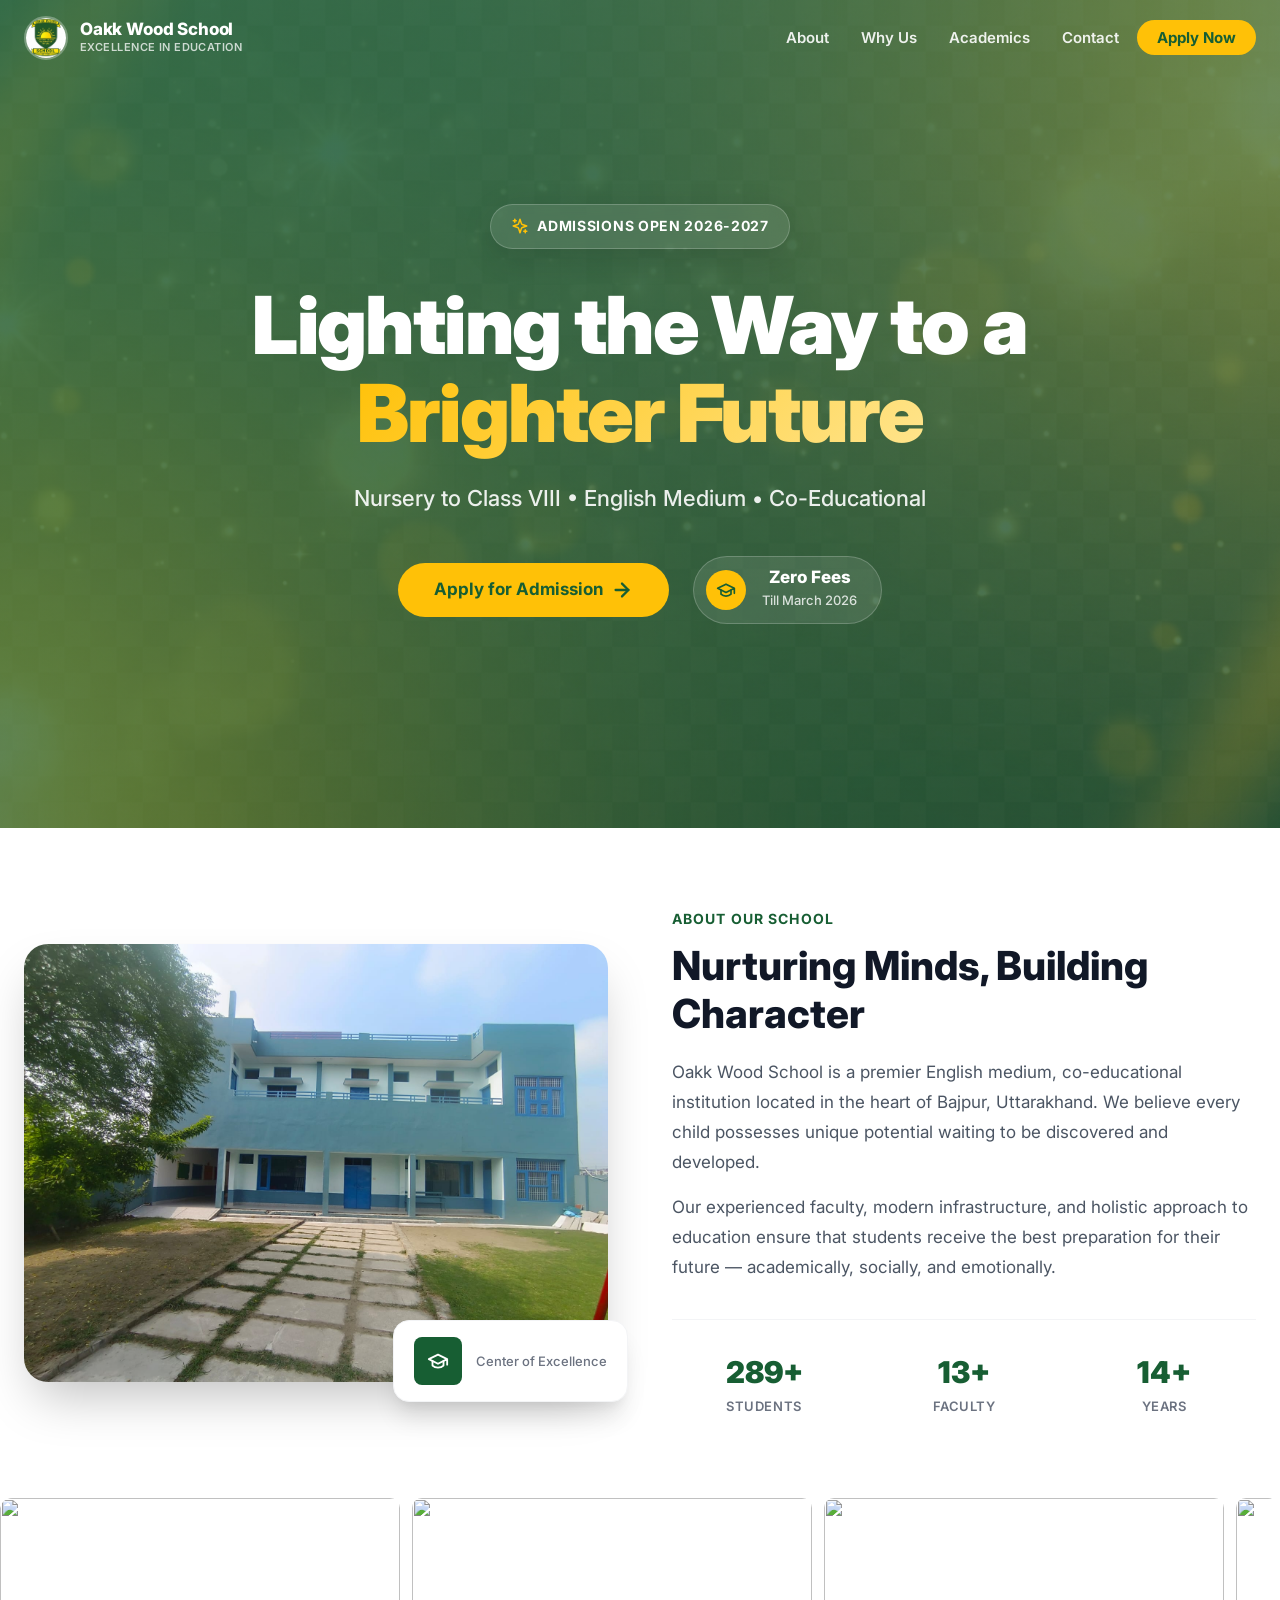
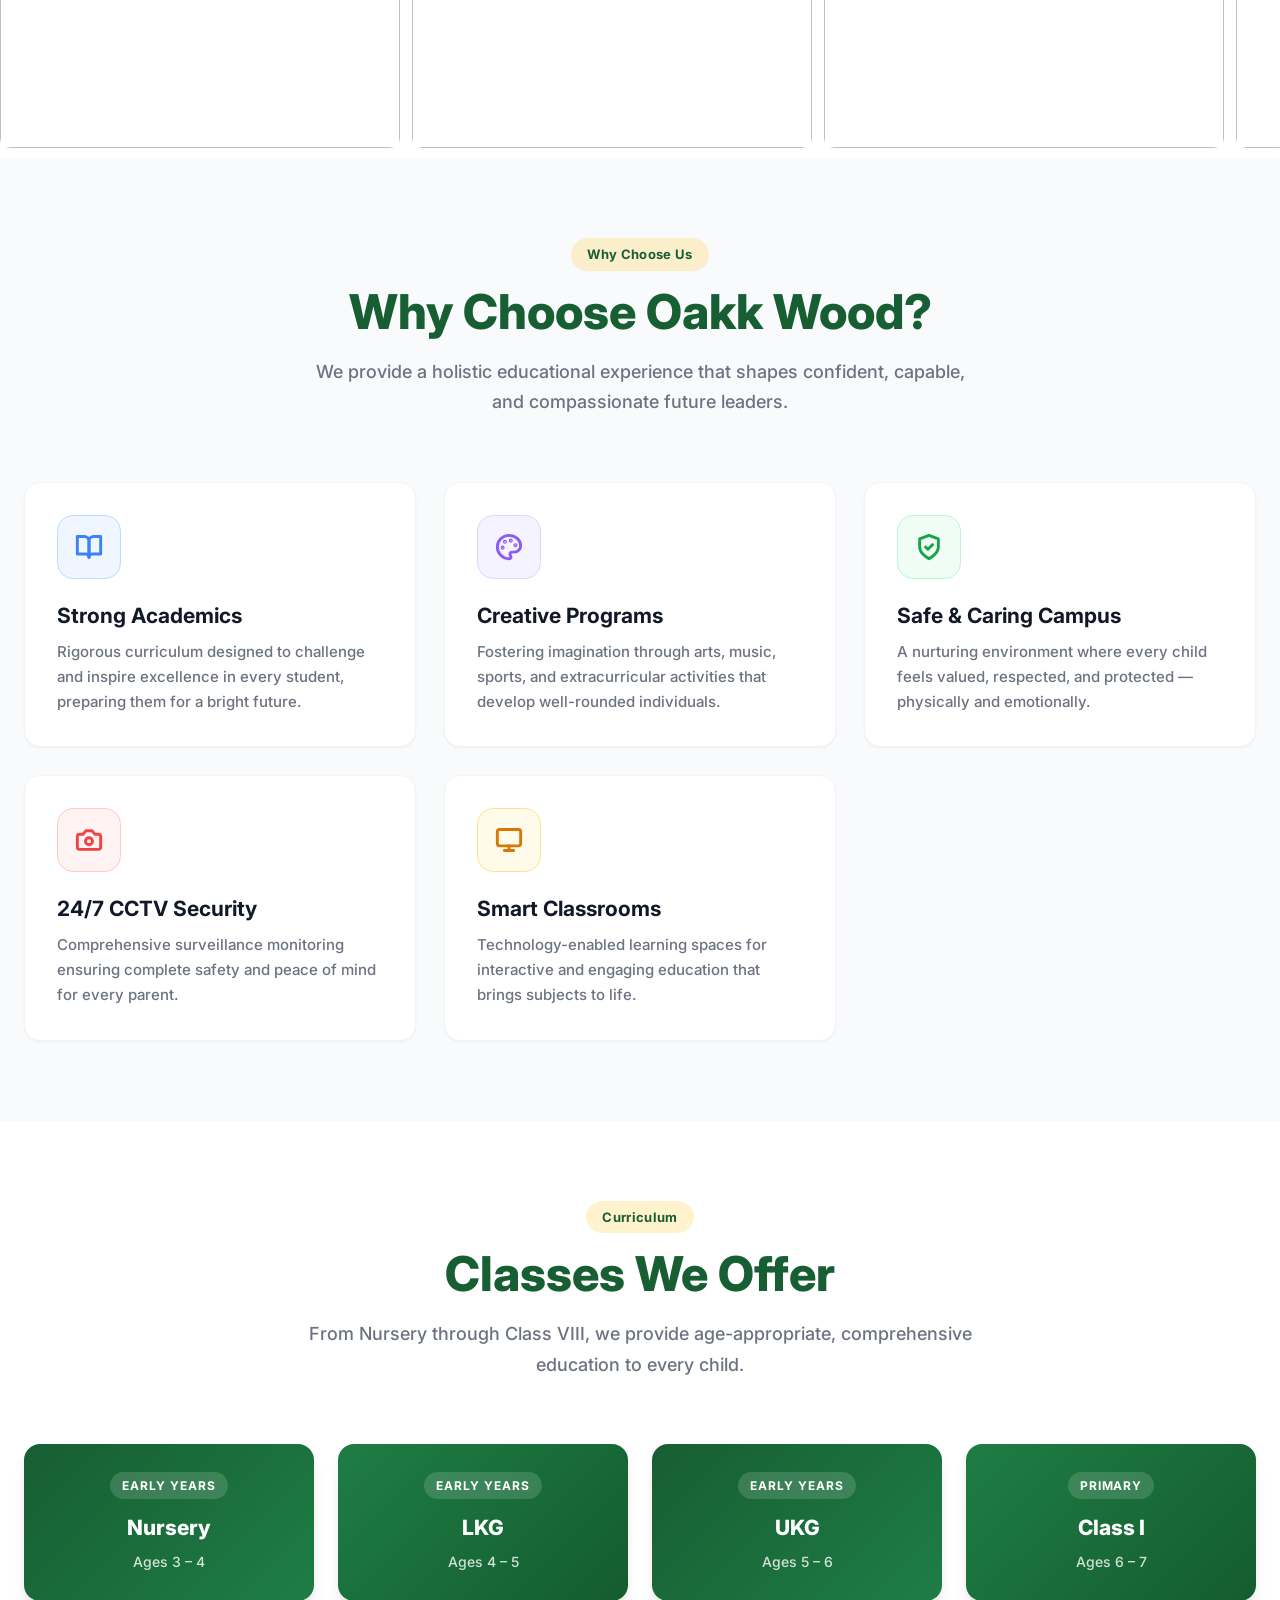
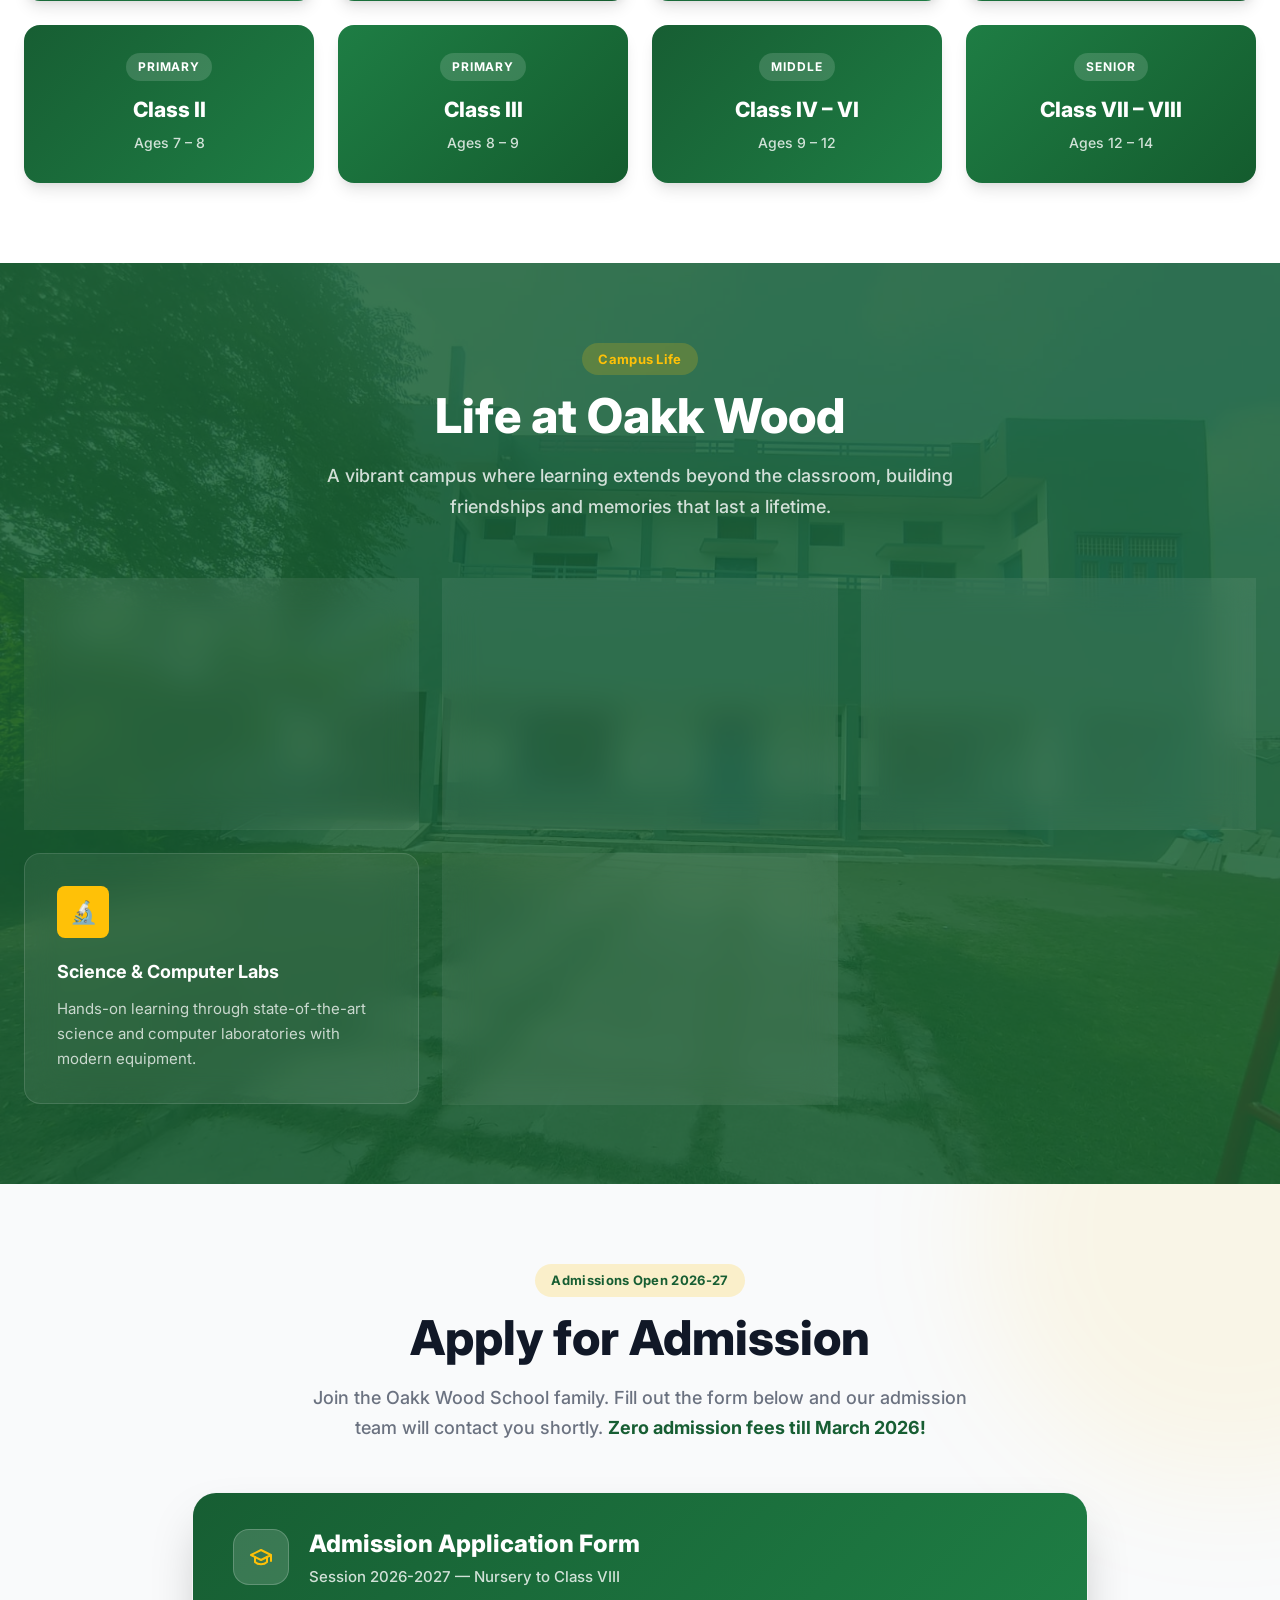
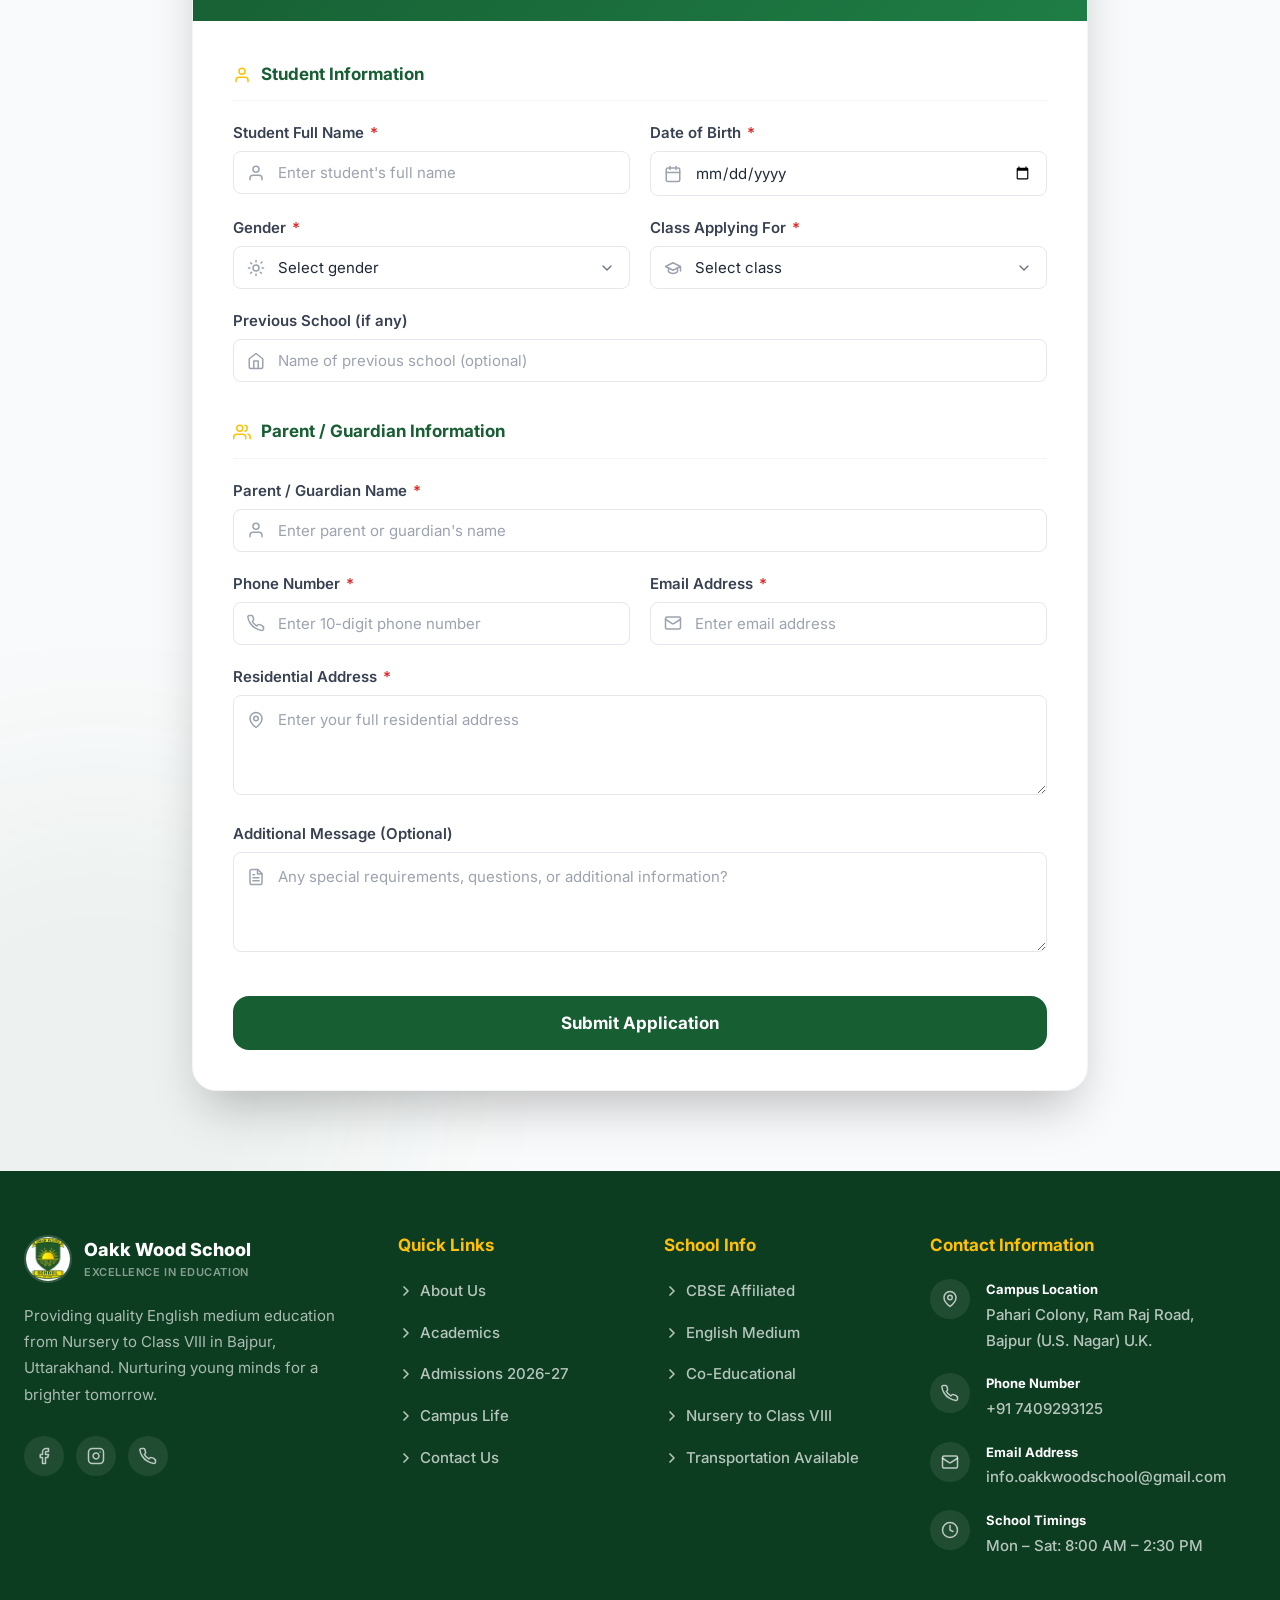
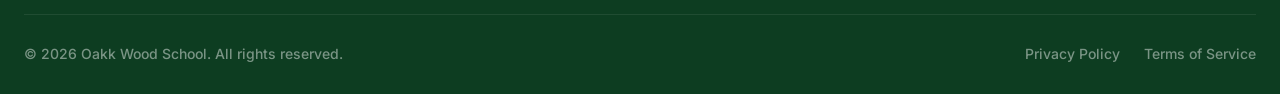
==== index.html @ 0712cee5 "Update index.html" ====
<!DOCTYPE html>
<html lang="en">
<head>
  <meta charset="UTF-8" />
  <meta name="viewport" content="width=device-width, initial-scale=1.0" />
  <title>Oakk Wood School - Admissions Open 2026-27 | Nursery to Class VIII</title>
  <meta name="description" content="Oakk Wood School, Bajpur — Quality English Medium Co-Educational School offering Nursery to Class VIII. Admissions open for 2026-27. Zero fees till March 2026." />
  <meta property="og:title" content="Oakk Wood School - Lighting the Way to a Brighter Future" />
  <meta property="og:description" content="Quality English Medium education from Nursery to Class VIII. Admissions open for 2026-27. Located in Bajpur, Uttarakhand." />
  <meta property="og:type" content="website" />
  <link rel="icon" href="/favicon.svg" type="image/svg+xml" />
  <link rel="preconnect" href="https://fonts.googleapis.com" />
  <link rel="preconnect" href="https://fonts.gstatic.com" crossorigin />
  <link href="https://fonts.googleapis.com/css2?family=Inter:wght@400;500;600;700;800;900&display=swap" rel="stylesheet" />
  <link rel="stylesheet" href="/style.css" />
</head>
<body>

<!-- ============================================================
     NAVBAR
============================================================ -->
<nav class="navbar" id="navbar">
  <div class="container">
    <div class="navbar-inner">
      <a href="#" class="navbar-brand">
        <img src="/school-logo.jpeg" alt="Oakk Wood School Logo" class="navbar-logo" />
        <div class="navbar-brand-text">
          <span class="navbar-name">Oakk Wood School</span>
          <span class="navbar-tagline">Excellence in Education</span>
        </div>
      </a>

      <ul class="navbar-links" id="navLinks">
        <li><a href="#about">About</a></li>
        <li><a href="#features">Why Us</a></li>
        <li><a href="#academics">Academics</a></li>
        <li><a href="#contact">Contact</a></li>
        <li><a href="#admission" class="navbar-cta">Apply Now</a></li>
      </ul>

      <button class="navbar-toggle" id="navToggle" aria-label="Toggle menu">
        <span></span>
        <span></span>
        <span></span>
      </button>
    </div>
  </div>
</nav>

<!-- Mobile Menu -->
<div class="navbar-mobile" id="navMobile">
  <a href="#about">About Us</a>
  <a href="#features">Why Choose Us</a>
  <a href="#academics">Academics</a>
  <a href="#contact">Contact</a>
  <a href="#admission" class="cta">Apply for Admission</a>
</div>

<!-- ============================================================
     HERO
============================================================ -->
<section class="hero" id="home">
  <div class="hero-bg">
    <img src="/images/hero-bg.png" alt="School campus" class="hero-bg-img" />
    <img src="/images/particles.png" alt="" class="hero-particles" aria-hidden="true" />
  </div>
  <div class="hero-overlay"></div>

  <div class="hero-content">
    <div class="hero-badge">
      <svg xmlns="http://www.w3.org/2000/svg" width="18" height="18" viewBox="0 0 24 24" fill="none" stroke="currentColor" stroke-width="2" stroke-linecap="round" stroke-linejoin="round"><path d="m12 3-1.912 5.813a2 2 0 0 1-1.275 1.275L3 12l5.813 1.912a2 2 0 0 1 1.275 1.275L12 21l1.912-5.813a2 2 0 0 1 1.275-1.275L21 12l-5.813-1.912a2 2 0 0 1-1.275-1.275L12 3Z"/><path d="M5 3v4"/><path d="M19 17v4"/><path d="M3 5h4"/><path d="M17 19h4"/></svg>
      Admissions Open 2026-2027
    </div>

    <h1 class="hero-title">
      Lighting the Way to a<br/>
      <span class="highlight">Brighter Future</span>
    </h1>

    <p class="hero-subtitle">
      Nursery to Class VIII &bull; English Medium &bull; Co-Educational
    </p>

    <div class="hero-actions">
      <a href="#admission" class="btn btn-secondary">
        Apply for Admission
        <svg xmlns="http://www.w3.org/2000/svg" width="22" height="22" viewBox="0 0 24 24" fill="none" stroke="currentColor" stroke-width="2.5" stroke-linecap="round" stroke-linejoin="round"><path d="M5 12h14"/><path d="m12 5 7 7-7 7"/></svg>
      </a>

      <div class="hero-zero-fees">
        <div class="hero-zero-fees-icon">
          <svg xmlns="http://www.w3.org/2000/svg" width="20" height="20" viewBox="0 0 24 24" fill="none" stroke="currentColor" stroke-width="2" stroke-linecap="round" stroke-linejoin="round"><path d="M22 10v6M2 10l10-5 10 5-10 5z"/><path d="M6 12v5c3 3 9 3 12 0v-5"/></svg>
        </div>
        <div class="hero-zero-fees-text">
          <strong>Zero Fees</strong>
          <span>Till March 2026</span>
        </div>
      </div>
    </div>
  </div>
</section>

<!-- ============================================================
     ABOUT
============================================================ -->
<section class="section about" id="about">
  <div class="container">
    <div class="about-grid">
      <div class="about-image-wrap" data-animate>
        <div class="about-image">
          <img src="/images/campus.png" alt="Oakk Wood School campus" loading="lazy" />
        </div>
        <div class="about-badge-float">
          <div class="about-badge-float-icon">
            <svg xmlns="http://www.w3.org/2000/svg" width="22" height="22" viewBox="0 0 24 24" fill="none" stroke="currentColor" stroke-width="2" stroke-linecap="round" stroke-linejoin="round"><path d="M22 10v6M2 10l10-5 10 5-10 5z"/><path d="M6 12v5c3 3 9 3 12 0v-5"/></svg>
          </div>
          <div class="about-badge-float-text">
            
            <span>Center of Excellence</span>
          </div>
        </div>
      </div>

      <div class="about-content" data-animate data-delay="200">
        <span class="about-content-label">About Our School</span>
        <h2 class="about-title">Nurturing Minds, Building Character</h2>
        <p class="about-desc">
          Oakk Wood School is a premier English medium, co-educational institution located in the heart of Bajpur, Uttarakhand. We believe every child possesses unique potential waiting to be discovered and developed.
        </p>
        <p class="about-desc">
          Our experienced faculty, modern infrastructure, and holistic approach to education ensure that students receive the best preparation for their future — academically, socially, and emotionally.
        </p>

        <div class="about-stats">
          <div class="stat-item">
            <span class="stat-value" data-counter data-target="300" data-suffix="+">0+</span>
            <span class="stat-label">Students</span>
          </div>
          <div class="stat-item">
            <span class="stat-value" data-counter data-target="14" data-suffix="+">0+</span>
            <span class="stat-label">Faculty</span>
          </div>
          <div class="stat-item">
            <span class="stat-value" data-counter data-target="15" data-suffix="+">0+</span>
            <span class="stat-label">Years</span>
          </div>
        </div>
      </div>
    </div>
  </div>
</section>

  <!--   Gallery -->
  <div class="carousel">
  <div class="carousel-track">
    <!-- Images -->
    <img src="/images/img1.jpg">
    <img src="/images/img2.jpg">
    <img src="/images/img3.jpg">
    <img src="/images/img4.jpg">
   

    <!-- Duplicate for infinite -->
   <img src="/images/img1.jpg">
    <img src="/images/img2.jpg">
    <img src="/images/img3.jpg">
    <img src="/images/img4.jpg">

  </div>

  <!-- Blur overlays -->
  <div class="fade fade-left"></div>
  <div class="fade fade-right"></div>
  <div class="fade fade-top"></div>
  <div class="fade fade-bottom"></div>
</div>

<!-- ============================================================
     FEATURES
============================================================ -->
<section class="section features" id="features">
  <div class="container">
    <div class="features-header" data-animate>
      <span class="badge badge-secondary">Why Choose Us</span>
      <h2 class="section-title" style="margin-top: 0.75rem;">Why Choose Oakk Wood?</h2>
      <p class="section-subtitle">
        We provide a holistic educational experience that shapes confident, capable, and compassionate future leaders.
      </p>
    </div>

    <div class="features-grid">
      <div class="feature-card" data-animate data-delay="0">
        <div class="feature-icon blue">
          <svg xmlns="http://www.w3.org/2000/svg" width="28" height="28" viewBox="0 0 24 24" fill="none" stroke="currentColor" stroke-width="2.5" stroke-linecap="round" stroke-linejoin="round"><path d="M2 3h6a4 4 0 0 1 4 4v14a3 3 0 0 0-3-3H2z"/><path d="M22 3h-6a4 4 0 0 0-4 4v14a3 3 0 0 1 3-3h7z"/></svg>
        </div>
        <h3 class="feature-title">Strong Academics</h3>
        <p class="feature-desc">Rigorous curriculum designed to challenge and inspire excellence in every student, preparing them for a bright future.</p>
      </div>

      <div class="feature-card" data-animate data-delay="100">
        <div class="feature-icon purple">
          <svg xmlns="http://www.w3.org/2000/svg" width="28" height="28" viewBox="0 0 24 24" fill="none" stroke="currentColor" stroke-width="2.5" stroke-linecap="round" stroke-linejoin="round"><circle cx="13.5" cy="6.5" r=".5" fill="currentColor"/><circle cx="17.5" cy="10.5" r=".5" fill="currentColor"/><circle cx="8.5" cy="7.5" r=".5" fill="currentColor"/><circle cx="6.5" cy="12.5" r=".5" fill="currentColor"/><path d="M12 2C6.5 2 2 6.5 2 12s4.5 10 10 10c.926 0 1.648-.746 1.648-1.688 0-.437-.18-.835-.437-1.125-.29-.289-.438-.652-.438-1.125a1.64 1.64 0 0 1 1.668-1.668h1.996c3.051 0 5.555-2.503 5.555-5.554C21.965 6.012 17.461 2 12 2z"/></svg>
        </div>
        <h3 class="feature-title">Creative Programs</h3>
        <p class="feature-desc">Fostering imagination through arts, music, sports, and extracurricular activities that develop well-rounded individuals.</p>
      </div>

      <div class="feature-card" data-animate data-delay="200">
        <div class="feature-icon green">
          <svg xmlns="http://www.w3.org/2000/svg" width="28" height="28" viewBox="0 0 24 24" fill="none" stroke="currentColor" stroke-width="2.5" stroke-linecap="round" stroke-linejoin="round"><path d="M12 22s8-4 8-10V5l-8-3-8 3v7c0 6 8 10 8 10z"/><polyline points="9 12 11 14 15 10"/></svg>
        </div>
        <h3 class="feature-title">Safe &amp; Caring Campus</h3>
        <p class="feature-desc">A nurturing environment where every child feels valued, respected, and protected — physically and emotionally.</p>
      </div>

      <div class="feature-card" data-animate data-delay="100">
        <div class="feature-icon red">
          <svg xmlns="http://www.w3.org/2000/svg" width="28" height="28" viewBox="0 0 24 24" fill="none" stroke="currentColor" stroke-width="2.5" stroke-linecap="round" stroke-linejoin="round"><path d="M14.5 4h-5L7 7H4a2 2 0 0 0-2 2v9a2 2 0 0 0 2 2h16a2 2 0 0 0 2-2V9a2 2 0 0 0-2-2h-3L14.5 4z"/><circle cx="12" cy="13" r="3"/></svg>
        </div>
        <h3 class="feature-title">24/7 CCTV Security</h3>
        <p class="feature-desc">Comprehensive surveillance monitoring ensuring complete safety and peace of mind for every parent.</p>
      </div>

      <div class="feature-card" data-animate data-delay="200">
        <div class="feature-icon yellow">
          <svg xmlns="http://www.w3.org/2000/svg" width="28" height="28" viewBox="0 0 24 24" fill="none" stroke="currentColor" stroke-width="2.5" stroke-linecap="round" stroke-linejoin="round"><rect width="20" height="14" x="2" y="3" rx="2"/><path d="M8 21h8m-4-4v4"/></svg>
        </div>
        <h3 class="feature-title">Smart Classrooms</h3>
        <p class="feature-desc">Technology-enabled learning spaces for interactive and engaging education that brings subjects to life.</p>
      </div>
    </div>
  </div>
</section>

<!-- ============================================================
     ACADEMICS
============================================================ -->
<section class="section academics" id="academics">
  <div class="container">
    <div class="academics-header" data-animate>
      <span class="badge badge-secondary">Curriculum</span>
      <h2 class="section-title" style="margin-top: 0.75rem;">Classes We Offer</h2>
      <p class="section-subtitle">
        From Nursery through Class VIII, we provide age-appropriate, comprehensive education to every child.
      </p>
    </div>

    <div class="academics-grid">
      <div class="class-card" data-animate data-delay="0">
        <span class="class-card-level">Early Years</span>
        <div class="class-card-name">Nursery</div>
        <div class="class-card-age">Ages 3 – 4</div>
      </div>
      <div class="class-card class-card-alt" data-animate data-delay="80">
        <span class="class-card-level">Early Years</span>
        <div class="class-card-name">LKG</div>
        <div class="class-card-age">Ages 4 – 5</div>
      </div>
      <div class="class-card" data-animate data-delay="160">
        <span class="class-card-level">Early Years</span>
        <div class="class-card-name">UKG</div>
        <div class="class-card-age">Ages 5 – 6</div>
      </div>
      <div class="class-card class-card-alt" data-animate data-delay="240">
        <span class="class-card-level">Primary</span>
        <div class="class-card-name">Class I</div>
        <div class="class-card-age">Ages 6 – 7</div>
      </div>
      <div class="class-card" data-animate data-delay="80">
        <span class="class-card-level">Primary</span>
        <div class="class-card-name">Class II</div>
        <div class="class-card-age">Ages 7 – 8</div>
      </div>
      <div class="class-card class-card-alt" data-animate data-delay="160">
        <span class="class-card-level">Primary</span>
        <div class="class-card-name">Class III</div>
        <div class="class-card-age">Ages 8 – 9</div>
      </div>
      <div class="class-card" data-animate data-delay="240">
        <span class="class-card-level">Middle</span>
        <div class="class-card-name">Class IV – VI</div>
        <div class="class-card-age">Ages 9 – 12</div>
      </div>
      <div class="class-card class-card-alt" data-animate data-delay="320">
        <span class="class-card-level">Senior</span>
        <div class="class-card-name">Class VII – VIII</div>
        <div class="class-card-age">Ages 12 – 14</div>
      </div>
    </div>
  </div>
</section>

<!-- ============================================================
     CAMPUS LIFE
============================================================ -->
<section class="section campus" id="campus">
  <div class="container">
    <div class="campus-content">
      <div class="campus-header" data-animate>
        <span class="badge" style="background: rgba(255,193,7,0.2); color: var(--secondary);">Campus Life</span>
        <h2 class="section-title" style="margin-top: 0.75rem;">Life at Oakk Wood</h2>
        <p class="section-subtitle">
          A vibrant campus where learning extends beyond the classroom, building friendships and memories that last a lifetime.
        </p>
      </div>

      <div class="campus-grid">
        <div class="campus-card" data-animate data-delay="0">
          <div class="campus-card-icon">🏃</div>
          <div class="campus-card-title">Sports &amp; Physical Education</div>
          <p class="campus-card-desc">Well-equipped sports grounds for cricket, football, and athletics. Physical fitness is a core part of our curriculum.</p>
        </div>
        <div class="campus-card" data-animate data-delay="100">
          <div class="campus-card-icon">🎨</div>
          <div class="campus-card-title">Arts &amp; Cultural Activities</div>
          <p class="campus-card-desc">Regular art classes, cultural events, and annual day celebrations that nurture creativity and self-expression.</p>
        </div>
        <div class="campus-card" data-animate data-delay="200">
          <div class="campus-card-icon">📚</div>
          <div class="campus-card-title">Library &amp; Reading Corner</div>
          <p class="campus-card-desc">A well-stocked library with books for all ages, encouraging a lifelong love for reading and independent learning.</p>
        </div>
        <div class="campus-card" data-animate data-delay="100">
          <div class="campus-card-icon">🔬</div>
          <div class="campus-card-title">Science &amp; Computer Labs</div>
          <p class="campus-card-desc">Hands-on learning through state-of-the-art science and computer laboratories with modern equipment.</p>
        </div>
        
        <div class="campus-card" data-animate data-delay="300">
          <div class="campus-card-icon">🚌</div>
          <div class="campus-card-title">Safe Transport</div>
          <p class="campus-card-desc">Safe and reliable school bus service covering all major areas of Bajpur, with trained drivers and attendants.</p>
        </div>
      </div>
    </div>
  </div>
</section>

<!-- ============================================================
     ADMISSION FORM
============================================================ -->
<section class="section admission" id="admission">
  <div class="container">
    <div class="admission-inner">
      <div class="admission-header" data-animate>
        <span class="badge badge-secondary">Admissions Open 2026-27</span>
        <h2 class="section-title" style="margin-top: 0.75rem;">Apply for Admission</h2>
        <p class="section-subtitle">
          Join the Oakk Wood School family. Fill out the form below and our admission team will contact you shortly.
          <strong style="color: var(--primary);">Zero admission fees till March 2026!</strong>
        </p>
      </div>

      <div class="admission-card" data-animate data-delay="200">
        <div class="admission-card-header">
          <div class="admission-card-header-icon">
            <svg xmlns="http://www.w3.org/2000/svg" width="24" height="24" viewBox="0 0 24 24" fill="none" stroke="currentColor" stroke-width="2" stroke-linecap="round" stroke-linejoin="round"><path d="M22 10v6M2 10l10-5 10 5-10 5z"/><path d="M6 12v5c3 3 9 3 12 0v-5"/></svg>
          </div>
          <div>
            <div class="admission-card-title">Admission Application Form</div>
            <div class="admission-card-subtitle">Session 2026-2027 — Nursery to Class VIII</div>
          </div>
        </div>

        <!-- Success State -->
        <div id="successState" class="success-state" style="display: none;">
          <div class="success-icon">
            <svg xmlns="http://www.w3.org/2000/svg" width="40" height="40" viewBox="0 0 24 24" fill="none" stroke="currentColor" stroke-width="2.5" stroke-linecap="round" stroke-linejoin="round"><path d="M22 11.08V12a10 10 0 1 1-5.93-9.14"/><polyline points="22 4 12 14.01 9 11.01"/></svg>
          </div>
          <h3 class="success-title">Application Submitted!</h3>
          <p class="success-subtitle">Thank you for applying to Oakk Wood School. Our admission team will contact you within 2-3 working days.</p>
          <div class="success-app-id" id="applicationId">Application ID: OWS-2026-XXXXX</div>
          <button class="success-back" onclick="resetForm()">
            ← Submit Another Application
          </button>
        </div>

        <!-- Form State -->
        <div id="formState">
          <form id="admissionForm" class="admission-form" novalidate>

            <!-- Student Information -->
            <div class="form-section">
              <div class="form-section-title">
                <svg xmlns="http://www.w3.org/2000/svg" width="18" height="18" viewBox="0 0 24 24" fill="none" stroke="currentColor" stroke-width="2" stroke-linecap="round" stroke-linejoin="round"><path d="M20 21v-2a4 4 0 0 0-4-4H8a4 4 0 0 0-4 4v2"/><circle cx="12" cy="7" r="4"/></svg>
                Student Information
              </div>

              <div class="form-grid">
                <div class="form-group">
                  <label class="form-label" for="studentName">Student Full Name <span class="required">*</span></label>
                  <div class="input-wrap">
                    <svg xmlns="http://www.w3.org/2000/svg" width="18" height="18" viewBox="0 0 24 24" fill="none" stroke="currentColor" stroke-width="2" stroke-linecap="round" stroke-linejoin="round"><path d="M20 21v-2a4 4 0 0 0-4-4H8a4 4 0 0 0-4 4v2"/><circle cx="12" cy="7" r="4"/></svg>
                    <input class="form-input" type="text" id="studentName" name="studentName" placeholder="Enter student's full name" />
                  </div>
                  <span class="form-error" data-error="studentName"></span>
                </div>

                <div class="form-group">
                  <label class="form-label" for="dateOfBirth">Date of Birth <span class="required">*</span></label>
                  <div class="input-wrap">
                    <svg xmlns="http://www.w3.org/2000/svg" width="18" height="18" viewBox="0 0 24 24" fill="none" stroke="currentColor" stroke-width="2" stroke-linecap="round" stroke-linejoin="round"><rect width="18" height="18" x="3" y="4" rx="2" ry="2"/><line x1="16" x2="16" y1="2" y2="6"/><line x1="8" x2="8" y1="2" y2="6"/><line x1="3" x2="21" y1="10" y2="10"/></svg>
                    <input class="form-input" type="date" id="dateOfBirth" name="dateOfBirth" />
                  </div>
                  <span class="form-error" data-error="dateOfBirth"></span>
                </div>

                <div class="form-group">
                  <label class="form-label" for="gender">Gender <span class="required">*</span></label>
                  <div class="input-wrap">
                    <svg xmlns="http://www.w3.org/2000/svg" width="18" height="18" viewBox="0 0 24 24" fill="none" stroke="currentColor" stroke-width="2" stroke-linecap="round" stroke-linejoin="round"><circle cx="12" cy="12" r="4"/><path d="M12 2v2m0 16v2M4.93 4.93l1.41 1.41m11.32 11.32 1.41 1.41M2 12h2m16 0h2M4.93 19.07l1.41-1.41M18.66 5.34l1.41-1.41"/></svg>
                    <select class="form-input" id="gender" name="gender">
                      <option value="">Select gender</option>
                      <option value="male">Male</option>
                      <option value="female">Female</option>
                      <option value="other">Other</option>
                    </select>
                  </div>
                  <span class="form-error" data-error="gender"></span>
                </div>

                <div class="form-group">
                  <label class="form-label" for="classApplied">Class Applying For <span class="required">*</span></label>
                  <div class="input-wrap">
                    <svg xmlns="http://www.w3.org/2000/svg" width="18" height="18" viewBox="0 0 24 24" fill="none" stroke="currentColor" stroke-width="2" stroke-linecap="round" stroke-linejoin="round"><path d="M22 10v6M2 10l10-5 10 5-10 5z"/><path d="M6 12v5c3 3 9 3 12 0v-5"/></svg>
                    <select class="form-input" id="classApplied" name="classApplied">
                      <option value="">Select class</option>
                      <option value="nursery">Nursery</option>
                      <option value="lkg">LKG</option>
                      <option value="ukg">UKG</option>
                      <option value="class1">Class I</option>
                      <option value="class2">Class II</option>
                      <option value="class3">Class III</option>
                      <option value="class4">Class IV</option>
                      <option value="class5">Class V</option>
                      <option value="class6">Class VI</option>
                      <option value="class7">Class VII</option>
                      <option value="class8">Class VIII</option>
                    </select>
                  </div>
                  <span class="form-error" data-error="classApplied"></span>
                </div>

                <div class="form-group span-2">
                  <label class="form-label" for="previousSchool">Previous School (if any)</label>
                  <div class="input-wrap">
                    <svg xmlns="http://www.w3.org/2000/svg" width="18" height="18" viewBox="0 0 24 24" fill="none" stroke="currentColor" stroke-width="2" stroke-linecap="round" stroke-linejoin="round"><path d="m3 9 9-7 9 7v11a2 2 0 0 1-2 2H5a2 2 0 0 1-2-2z"/><polyline points="9 22 9 12 15 12 15 22"/></svg>
                    <input class="form-input" type="text" id="previousSchool" name="previousSchool" placeholder="Name of previous school (optional)" />
                  </div>
                </div>
              </div>
            </div>

            <!-- Parent/Guardian Information -->
            <div class="form-section">
              <div class="form-section-title">
                <svg xmlns="http://www.w3.org/2000/svg" width="18" height="18" viewBox="0 0 24 24" fill="none" stroke="currentColor" stroke-width="2" stroke-linecap="round" stroke-linejoin="round"><path d="M17 21v-2a4 4 0 0 0-4-4H5a4 4 0 0 0-4 4v2"/><circle cx="9" cy="7" r="4"/><path d="M23 21v-2a4 4 0 0 0-3-3.87"/><path d="M16 3.13a4 4 0 0 1 0 7.75"/></svg>
                Parent / Guardian Information
              </div>

              <div class="form-grid">
                <div class="form-group span-2">
                  <label class="form-label" for="parentName">Parent / Guardian Name <span class="required">*</span></label>
                  <div class="input-wrap">
                    <svg xmlns="http://www.w3.org/2000/svg" width="18" height="18" viewBox="0 0 24 24" fill="none" stroke="currentColor" stroke-width="2" stroke-linecap="round" stroke-linejoin="round"><path d="M20 21v-2a4 4 0 0 0-4-4H8a4 4 0 0 0-4 4v2"/><circle cx="12" cy="7" r="4"/></svg>
                    <input class="form-input" type="text" id="parentName" name="parentName" placeholder="Enter parent or guardian's name" />
                  </div>
                  <span class="form-error" data-error="parentName"></span>
                </div>

                <div class="form-group">
                  <label class="form-label" for="parentPhone">Phone Number <span class="required">*</span></label>
                  <div class="input-wrap">
                    <svg xmlns="http://www.w3.org/2000/svg" width="18" height="18" viewBox="0 0 24 24" fill="none" stroke="currentColor" stroke-width="2" stroke-linecap="round" stroke-linejoin="round"><path d="M22 16.92v3a2 2 0 0 1-2.18 2 19.79 19.79 0 0 1-8.63-3.07A19.5 19.5 0 0 1 4.15 12a19.79 19.79 0 0 1-3.07-8.67A2 2 0 0 1 3.06 2h3a2 2 0 0 1 2 1.72c.127.96.361 1.903.7 2.81a2 2 0 0 1-.45 2.11L7.09 9.91a16 16 0 0 0 6 6l1.27-1.27a2 2 0 0 1 2.11-.45c.907.339 1.85.573 2.81.7A2 2 0 0 1 21 16.92z"/></svg>
                    <input class="form-input" type="tel" id="parentPhone" name="parentPhone" placeholder="Enter 10-digit phone number" />
                  </div>
                  <span class="form-error" data-error="parentPhone"></span>
                </div>

                <div class="form-group">
                  <label class="form-label" for="parentEmail">Email Address <span class="required">*</span></label>
                  <div class="input-wrap">
                    <svg xmlns="http://www.w3.org/2000/svg" width="18" height="18" viewBox="0 0 24 24" fill="none" stroke="currentColor" stroke-width="2" stroke-linecap="round" stroke-linejoin="round"><rect width="20" height="16" x="2" y="4" rx="2"/><path d="m22 7-8.97 5.7a1.94 1.94 0 0 1-2.06 0L2 7"/></svg>
                    <input class="form-input" type="email" id="parentEmail" name="parentEmail" placeholder="Enter email address" />
                  </div>
                  <span class="form-error" data-error="parentEmail"></span>
                </div>

                <div class="form-group span-2">
                  <label class="form-label" for="address">Residential Address <span class="required">*</span></label>
                  <div class="input-wrap textarea-wrap">
                    <svg xmlns="http://www.w3.org/2000/svg" width="18" height="18" viewBox="0 0 24 24" fill="none" stroke="currentColor" stroke-width="2" stroke-linecap="round" stroke-linejoin="round"><path d="M20 10c0 6-8 12-8 12s-8-6-8-12a8 8 0 0 1 16 0Z"/><circle cx="12" cy="10" r="3"/></svg>
                    <textarea class="form-input" id="address" name="address" rows="3" placeholder="Enter your full residential address"></textarea>
                  </div>
                  <span class="form-error" data-error="address"></span>
                </div>

                <div class="form-group span-2">
                  <label class="form-label" for="message">Additional Message (Optional)</label>
                  <div class="input-wrap textarea-wrap">
                    <svg xmlns="http://www.w3.org/2000/svg" width="18" height="18" viewBox="0 0 24 24" fill="none" stroke="currentColor" stroke-width="2" stroke-linecap="round" stroke-linejoin="round"><path d="M14.5 2H6a2 2 0 0 0-2 2v16a2 2 0 0 0 2 2h12a2 2 0 0 0 2-2V7.5L14.5 2z"/><polyline points="14 2 14 8 20 8"/><line x1="16" x2="8" y1="13" y2="13"/><line x1="16" x2="8" y1="17" y2="17"/><line x1="10" x2="8" y1="9" y2="9"/></svg>
                    <textarea class="form-input" id="message" name="message" rows="3" placeholder="Any special requirements, questions, or additional information?"></textarea>
                  </div>
                </div>
              </div>
            </div>

            <button type="submit" class="form-submit">
              <div class="spinner" style="display:none;"></div>
              <span class="submit-text">Submit Application</span>
            </button>
          </form>
        </div>
      </div>
    </div>
  </div>
</section>

<!-- ============================================================
     FOOTER
============================================================ -->
<footer class="footer" id="contact">
  <div class="container">
    <div class="footer-grid">
      <!-- Brand -->
      <div>
        <div class="footer-brand-logo">
          <img src="/school-logo.jpeg" alt="Oakk Wood School" />
          <div>
            <div class="footer-brand-name">Oakk Wood School</div>
            <div class="footer-brand-tagline">Excellence in Education</div>
          </div>
        </div>
        <p class="footer-desc">
          Providing quality English medium education from Nursery to Class VIII in Bajpur, Uttarakhand. Nurturing young minds for a brighter tomorrow.
        </p>
        <div class="footer-social">
          <a href="https://www.facebook.com/share/17dgWCtFXU/" class="social-btn" title="Facebook" aria-label="Facebook">
            <svg xmlns="http://www.w3.org/2000/svg" width="18" height="18" viewBox="0 0 24 24" fill="none" stroke="currentColor" stroke-width="2" stroke-linecap="round" stroke-linejoin="round"><path d="M18 2h-3a5 5 0 0 0-5 5v3H7v4h3v8h4v-8h3l1-4h-4V7a1 1 0 0 1 1-1h3z"/></svg>
          </a>
          <a href="https://www.instagram.com/oakkwoodschool?igsh=MTNvaGJ4ejg4ejdmbA==" class="social-btn" title="Instagram" aria-label="Instagram">
            <svg xmlns="http://www.w3.org/2000/svg" width="18" height="18" viewBox="0 0 24 24" fill="none" stroke="currentColor" stroke-width="2" stroke-linecap="round" stroke-linejoin="round"><rect width="20" height="20" x="2" y="2" rx="5" ry="5"/><path d="M16 11.37A4 4 0 1 1 12.63 8 4 4 0 0 1 16 11.37z"/><line x1="17.5" x2="17.51" y1="6.5" y2="6.5"/></svg>
          </a>
          <a href="https://wa.me/917409293125" class="social-btn" title="WhatsApp" aria-label="WhatsApp">
            <svg xmlns="http://www.w3.org/2000/svg" width="18" height="18" viewBox="0 0 24 24" fill="none" stroke="currentColor" stroke-width="2" stroke-linecap="round" stroke-linejoin="round"><path d="M22 16.92v3a2 2 0 0 1-2.18 2 19.79 19.79 0 0 1-8.63-3.07A19.5 19.5 0 0 1 4.15 12a19.79 19.79 0 0 1-3.07-8.67A2 2 0 0 1 3.06 2h3a2 2 0 0 1 2 1.72c.127.96.361 1.903.7 2.81a2 2 0 0 1-.45 2.11L7.09 9.91a16 16 0 0 0 6 6l1.27-1.27a2 2 0 0 1 2.11-.45c.907.339 1.85.573 2.81.7A2 2 0 0 1 21 16.92z"/></svg>
          </a>
        </div>
      </div>

      <!-- Quick Links -->
      <div>
        <h3 class="footer-col-title">Quick Links</h3>
        <ul class="footer-links">
          <li>
            <a href="#about">
              <svg xmlns="http://www.w3.org/2000/svg" width="14" height="14" viewBox="0 0 24 24" fill="none" stroke="currentColor" stroke-width="2.5" stroke-linecap="round" stroke-linejoin="round"><path d="m9 18 6-6-6-6"/></svg>
              About Us
            </a>
          </li>
          <li>
            <a href="#features">
              <svg xmlns="http://www.w3.org/2000/svg" width="14" height="14" viewBox="0 0 24 24" fill="none" stroke="currentColor" stroke-width="2.5" stroke-linecap="round" stroke-linejoin="round"><path d="m9 18 6-6-6-6"/></svg>
              Academics
            </a>
          </li>
          <li>
            <a href="#admission">
              <svg xmlns="http://www.w3.org/2000/svg" width="14" height="14" viewBox="0 0 24 24" fill="none" stroke="currentColor" stroke-width="2.5" stroke-linecap="round" stroke-linejoin="round"><path d="m9 18 6-6-6-6"/></svg>
              Admissions 2026-27
            </a>
          </li>
          <li>
            <a href="#campus">
              <svg xmlns="http://www.w3.org/2000/svg" width="14" height="14" viewBox="0 0 24 24" fill="none" stroke="currentColor" stroke-width="2.5" stroke-linecap="round" stroke-linejoin="round"><path d="m9 18 6-6-6-6"/></svg>
              Campus Life
            </a>
          </li>
          <li>
            <a href="#contact">
              <svg xmlns="http://www.w3.org/2000/svg" width="14" height="14" viewBox="0 0 24 24" fill="none" stroke="currentColor" stroke-width="2.5" stroke-linecap="round" stroke-linejoin="round"><path d="m9 18 6-6-6-6"/></svg>
              Contact Us
            </a>
          </li>
        </ul>
      </div>

      <!-- School Info -->
      <div>
        <h3 class="footer-col-title">School Info</h3>
        <ul class="footer-links">
          <li><a href="#"><svg xmlns="http://www.w3.org/2000/svg" width="14" height="14" viewBox="0 0 24 24" fill="none" stroke="currentColor" stroke-width="2.5" stroke-linecap="round" stroke-linejoin="round"><path d="m9 18 6-6-6-6"/></svg> CBSE Affiliated</a></li>
          <li><a href="#"><svg xmlns="http://www.w3.org/2000/svg" width="14" height="14" viewBox="0 0 24 24" fill="none" stroke="currentColor" stroke-width="2.5" stroke-linecap="round" stroke-linejoin="round"><path d="m9 18 6-6-6-6"/></svg> English Medium</a></li>
          <li><a href="#"><svg xmlns="http://www.w3.org/2000/svg" width="14" height="14" viewBox="0 0 24 24" fill="none" stroke="currentColor" stroke-width="2.5" stroke-linecap="round" stroke-linejoin="round"><path d="m9 18 6-6-6-6"/></svg> Co-Educational</a></li>
          <li><a href="#"><svg xmlns="http://www.w3.org/2000/svg" width="14" height="14" viewBox="0 0 24 24" fill="none" stroke="currentColor" stroke-width="2.5" stroke-linecap="round" stroke-linejoin="round"><path d="m9 18 6-6-6-6"/></svg> Nursery to Class VIII</a></li>
          <li><a href="#"><svg xmlns="http://www.w3.org/2000/svg" width="14" height="14" viewBox="0 0 24 24" fill="none" stroke="currentColor" stroke-width="2.5" stroke-linecap="round" stroke-linejoin="round"><path d="m9 18 6-6-6-6"/></svg> Transportation Available</a></li>
        </ul>
      </div>

      <!-- Contact -->
      <div>
        <h3 class="footer-col-title">Contact Information</h3>
        <div class="footer-contact-items">
          <div class="footer-contact-item">
            <div class="footer-contact-icon">
              <svg xmlns="http://www.w3.org/2000/svg" width="18" height="18" viewBox="0 0 24 24" fill="none" stroke="currentColor" stroke-width="2" stroke-linecap="round" stroke-linejoin="round"><path d="M20 10c0 6-8 12-8 12s-8-6-8-12a8 8 0 0 1 16 0Z"/><circle cx="12" cy="10" r="3"/></svg>
            </div>
            <div>
              <span class="footer-contact-label">Campus Location</span>
              <span class="footer-contact-value">Pahari Colony, Ram Raj Road,<br/>Bajpur (U.S. Nagar) U.K.</span>
            </div>
          </div>

          <div class="footer-contact-item">
            <div class="footer-contact-icon">
              <svg xmlns="http://www.w3.org/2000/svg" width="18" height="18" viewBox="0 0 24 24" fill="none" stroke="currentColor" stroke-width="2" stroke-linecap="round" stroke-linejoin="round"><path d="M22 16.92v3a2 2 0 0 1-2.18 2 19.79 19.79 0 0 1-8.63-3.07A19.5 19.5 0 0 1 4.15 12a19.79 19.79 0 0 1-3.07-8.67A2 2 0 0 1 3.06 2h3a2 2 0 0 1 2 1.72c.127.96.361 1.903.7 2.81a2 2 0 0 1-.45 2.11L7.09 9.91a16 16 0 0 0 6 6l1.27-1.27a2 2 0 0 1 2.11-.45c.907.339 1.85.573 2.81.7A2 2 0 0 1 21 16.92z"/></svg>
            </div>
            <div>
              <span class="footer-contact-label">Phone Number</span>
              <a href="tel:7409293125" class="footer-contact-value">+91 7409293125</a>
            </div>
          </div>

          <div class="footer-contact-item">
            <div class="footer-contact-icon">
              <svg xmlns="http://www.w3.org/2000/svg" width="18" height="18" viewBox="0 0 24 24" fill="none" stroke="currentColor" stroke-width="2" stroke-linecap="round" stroke-linejoin="round"><rect width="20" height="16" x="2" y="4" rx="2"/><path d="m22 7-8.97 5.7a1.94 1.94 0 0 1-2.06 0L2 7"/></svg>
            </div>
            <div>
              <span class="footer-contact-label">Email Address</span>
              <a href="mailto:info@oakkwoodschool.edu.in" class="footer-contact-value">info.oakkwoodschool@gmail.com</a>
            </div>
          </div>

          <div class="footer-contact-item">
            <div class="footer-contact-icon">
              <svg xmlns="http://www.w3.org/2000/svg" width="18" height="18" viewBox="0 0 24 24" fill="none" stroke="currentColor" stroke-width="2" stroke-linecap="round" stroke-linejoin="round"><circle cx="12" cy="12" r="10"/><polyline points="12 6 12 12 16 14"/></svg>
            </div>
            <div>
              <span class="footer-contact-label">School Timings</span>
              <span class="footer-contact-value">Mon – Sat: 8:00 AM – 2:30 PM</span>
            </div>
          </div>
        </div>
      </div>
    </div>

    <div class="footer-bottom">
      <p class="footer-bottom-text">&copy; <span id="currentYear"></span> Oakk Wood School. All rights reserved.</p>
      <div class="footer-bottom-links">
        <a href="#">Privacy Policy</a>
        <a href="#">Terms of Service</a>
      </div>
    </div>
  </div>
</footer>

<!-- Back to Top -->
<button class="back-to-top" id="backToTop" onclick="scrollToTop()" aria-label="Back to top">
  <svg xmlns="http://www.w3.org/2000/svg" width="20" height="20" viewBox="0 0 24 24" fill="none" stroke="currentColor" stroke-width="2.5" stroke-linecap="round" stroke-linejoin="round"><path d="m18 15-6-6-6 6"/></svg>
</button>

<script src="/script.js"></script>
</body>
</html>
---- style.css ----
/* ============================================
   OAKK WOOD SCHOOL - STYLESHEET
   Pure CSS, no frameworks
============================================ */

/* ---- RESET & BASE ---- */
*, *::before, *::after {
  box-sizing: border-box;
  margin: 0;
  padding: 0;
}

:root {
  --primary: #175E33;
  --primary-dark: #0d3d21;
  --primary-light: #1e7d44;
  --secondary: #FFC107;
  --secondary-dark: #e0a800;
  --white: #ffffff;
  --gray-50: #f9fafb;
  --gray-100: #f3f4f6;
  --gray-200: #e5e7eb;
  --gray-300: #d1d5db;
  --gray-400: #9ca3af;
  --gray-500: #6b7280;
  --gray-600: #4b5563;
  --gray-700: #374151;
  --gray-800: #1f2937;
  --gray-900: #111827;
  --blue: #3b82f6;
  --blue-light: #eff6ff;
  --purple: #8b5cf6;
  --purple-light: #f5f3ff;
  --green: #22c55e;
  --green-light: #f0fdf4;
  --red: #ef4444;
  --red-light: #fef2f2;
  --yellow-light: #fffbeb;
  --error: #dc2626;
  --shadow-sm: 0 1px 2px rgba(0,0,0,0.05);
  --shadow: 0 4px 6px -1px rgba(0,0,0,0.1), 0 2px 4px -1px rgba(0,0,0,0.06);
  --shadow-md: 0 10px 15px -3px rgba(0,0,0,0.1), 0 4px 6px -2px rgba(0,0,0,0.05);
  --shadow-lg: 0 20px 25px -5px rgba(0,0,0,0.1), 0 10px 10px -5px rgba(0,0,0,0.04);
  --shadow-xl: 0 25px 50px -12px rgba(0,0,0,0.25);
  --radius: 8px;
  --radius-md: 12px;
  --radius-lg: 16px;
  --radius-xl: 24px;
  --radius-full: 9999px;
  --transition: 0.3s ease;
  --font-sans: 'Inter', system-ui, -apple-system, sans-serif;
}

html {
  scroll-behavior: smooth;
}

body {
  font-family: var(--font-sans);
  color: var(--gray-800);
  background: var(--white);
  line-height: 1.6;
  -webkit-font-smoothing: antialiased;
}

img {
  max-width: 100%;
  display: block;
}

a {
  text-decoration: none;
  color: inherit;
}

button {
  cursor: pointer;
  border: none;
  background: none;
  font-family: inherit;
}

input, select, textarea {
  font-family: inherit;
}

/* ---- TYPOGRAPHY ---- */
h1, h2, h3, h4, h5, h6 {
  font-weight: 700;
  line-height: 1.2;
  color: var(--gray-900);
}

/* ---- UTILITIES ---- */
.container {
  max-width: 1280px;
  margin: 0 auto;
  padding: 0 1.5rem;
}

.section {
  padding: 5rem 0;
}

.text-center { text-align: center; }
.text-white { color: var(--white); }

.badge {
  display: inline-block;
  padding: 0.375rem 1rem;
  border-radius: var(--radius-full);
  font-size: 0.8125rem;
  font-weight: 700;
  letter-spacing: 0.025em;
}

.badge-secondary {
  background: rgba(255,193,7,0.2);
  color: var(--primary);
}

.section-title {
  font-size: clamp(2rem, 5vw, 3rem);
  font-weight: 800;
  color: var(--primary);
  margin-bottom: 1rem;
}

.section-subtitle {
  font-size: 1.125rem;
  color: var(--gray-500);
  font-weight: 500;
  max-width: 42rem;
  margin: 0 auto;
  line-height: 1.7;
}

/* ---- ANIMATIONS ---- */
@keyframes fadeInUp {
  from { opacity: 0; transform: translateY(30px); }
  to { opacity: 1; transform: translateY(0); }
}

@keyframes fadeIn {
  from { opacity: 0; }
  to { opacity: 1; }
}

@keyframes scaleIn {
  from { opacity: 0; transform: scale(0.9); }
  to { opacity: 1; transform: scale(1); }
}

@keyframes confettiFall {
  0% { transform: translateY(-100px) rotate(0deg); opacity: 1; }
  100% { transform: translateY(100vh) rotate(720deg); opacity: 0; }
}

.animate-fade-in-up {
  animation: fadeInUp 0.6s ease forwards;
}

.animate-fade-in {
  animation: fadeIn 0.5s ease forwards;
}

.animate-scale-in {
  animation: scaleIn 0.4s ease forwards;
}

[data-animate] {
  opacity: 0;
  transform: translateY(30px);
  transition: opacity 0.6s ease, transform 0.6s ease;
}

[data-animate].in-view {
  opacity: 1;
  transform: translateY(0);
}

/* ---- NAVBAR ---- */
.navbar {
  position: fixed;
  top: 0;
  left: 0;
  right: 0;
  z-index: 1000;
  padding: 1rem 0;
  transition: all 0.3s ease;
}

.navbar.scrolled {
  background: rgba(255,255,255,0.95);
  backdrop-filter: blur(16px);
  box-shadow: 0 1px 0 rgba(0,0,0,0.08), var(--shadow);
  padding: 0.625rem 0;
}

.navbar-inner {
  display: flex;
  align-items: center;
  justify-content: space-between;
  gap: 2rem;
}

.navbar-brand {
  display: flex;
  align-items: center;
  gap: 0.75rem;
  text-decoration: none;
  flex-shrink: 0;
}

.navbar-logo {
  width: 44px;
  height: 44px;
  border-radius: 50%;
  object-fit: cover;
  border: 2px solid rgba(255,255,255,0.3);
  flex-shrink: 0;
}

.navbar.scrolled .navbar-logo {
  border-color: rgba(23,94,51,0.2);
}

.navbar-brand-text {
  display: flex;
  flex-direction: column;
}

.navbar-name {
  font-size: 1.0625rem;
  font-weight: 800;
  color: var(--white);
  line-height: 1.2;
  letter-spacing: -0.01em;
}

.navbar-tagline {
  font-size: 0.6875rem;
  font-weight: 600;
  color: rgba(255,255,255,0.75);
  letter-spacing: 0.04em;
  text-transform: uppercase;
}

.navbar.scrolled .navbar-name { color: var(--primary); }
.navbar.scrolled .navbar-tagline { color: var(--gray-500); }

.navbar-links {
  display: flex;
  align-items: center;
  gap: 0.25rem;
  list-style: none;
}

.navbar-links a {
  padding: 0.4375rem 0.875rem;
  border-radius: var(--radius-full);
  font-size: 0.9375rem;
  font-weight: 600;
  color: rgba(255,255,255,0.9);
  transition: all var(--transition);
}

.navbar.scrolled .navbar-links a {
  color: var(--gray-700);
}

.navbar-links a:hover {
  background: rgba(255,255,255,0.15);
  color: var(--white);
}

.navbar.scrolled .navbar-links a:hover {
  background: var(--gray-100);
  color: var(--primary);
}

.navbar-cta {
  padding: 0.5rem 1.25rem !important;
  background: var(--secondary) !important;
  color: var(--primary) !important;
  border-radius: var(--radius-full) !important;
  font-weight: 700 !important;
}

.navbar-cta:hover {
  background: var(--secondary-dark) !important;
  transform: translateY(-1px);
  box-shadow: 0 4px 12px rgba(255,193,7,0.4) !important;
}

.navbar-toggle {
  display: none;
  flex-direction: column;
  gap: 5px;
  padding: 0.5rem;
  border-radius: var(--radius);
  background: rgba(255,255,255,0.1);
  transition: background var(--transition);
  cursor: pointer;
}

.navbar.scrolled .navbar-toggle {
  background: var(--gray-100);
}

.navbar-toggle span {
  display: block;
  width: 22px;
  height: 2px;
  background: var(--white);
  border-radius: 2px;
  transition: all 0.3s ease;
}

.navbar.scrolled .navbar-toggle span {
  background: var(--gray-700);
}

.navbar-toggle.open span:nth-child(1) { transform: rotate(45deg) translate(5px, 5px); }
.navbar-toggle.open span:nth-child(2) { opacity: 0; transform: scaleX(0); }
.navbar-toggle.open span:nth-child(3) { transform: rotate(-45deg) translate(5px, -5px); }

.navbar-mobile {
  display: none;
  position: fixed;
  top: 64px;
  left: 0;
  right: 0;
  background: var(--white);
  box-shadow: var(--shadow-lg);
  border-top: 1px solid var(--gray-100);
  padding: 1rem 0;
  animation: fadeIn 0.2s ease;
  z-index: 999;
}

.navbar-mobile.open {
  display: block;
}

.navbar-mobile a {
  display: block;
  padding: 0.75rem 1.5rem;
  font-size: 1rem;
  font-weight: 600;
  color: var(--gray-700);
  transition: all var(--transition);
}

.navbar-mobile a:hover {
  background: var(--gray-50);
  color: var(--primary);
  padding-left: 2rem;
}

.navbar-mobile a.cta {
  margin: 0.75rem 1.5rem 0;
  padding: 0.75rem 1.5rem;
  background: var(--secondary);
  color: var(--primary);
  border-radius: var(--radius-full);
  font-weight: 700;
  text-align: center;
}

/* ---- HERO ---- */
.hero {
  position: relative;
  min-height: 92vh;
  display: flex;
  align-items: center;
  justify-content: center;
  overflow: hidden;
  background: var(--primary);
}

.hero-bg {
  position: absolute;
  inset: 0;
  z-index: 0;
}

.hero-bg-img {
  width: 100%;
  height: 100%;
  object-fit: cover;
  opacity: 0.6;
  mix-blend-mode: overlay;
}

.hero-particles {
  position: absolute;
  inset: 0;
  width: 100%;
  height: 100%;
  object-fit: cover;
  opacity: 0.4;
  mix-blend-mode: screen;
}

.hero-overlay {
  position: absolute;
  inset: 0;
  background: linear-gradient(
    135deg,
    rgba(23,94,51,0.6) 0%,
    rgba(13,61,33,0.4) 100%
  );
}

.hero-content {
  position: relative;
  z-index: 10;
  text-align: center;
  padding: 5rem 1.5rem;
  max-width: 64rem;
  margin: 0 auto;
  display: flex;
  flex-direction: column;
  align-items: center;
}

.hero-badge {
  display: inline-flex;
  align-items: center;
  gap: 0.5rem;
  padding: 0.625rem 1.25rem;
  border-radius: var(--radius-full);
  background: rgba(255,255,255,0.1);
  backdrop-filter: blur(12px);
  border: 1px solid rgba(255,255,255,0.2);
  color: var(--white);
  font-size: 0.875rem;
  font-weight: 700;
  letter-spacing: 0.05em;
  text-transform: uppercase;
  margin-bottom: 2rem;
  box-shadow: 0 8px 32px rgba(0,0,0,0.12);
  animation: fadeInUp 0.6s ease forwards;
}

.hero-badge svg {
  color: var(--secondary);
  flex-shrink: 0;
}

.hero-title {
  font-size: clamp(2.5rem, 8vw, 5rem);
  font-weight: 900;
  color: var(--white);
  letter-spacing: -0.02em;
  line-height: 1.1;
  margin-bottom: 1.5rem;
  animation: fadeInUp 0.8s ease 0.2s both;
}

.hero-title .highlight {
  background: linear-gradient(135deg, var(--secondary), #ffe58f);
  -webkit-background-clip: text;
  -webkit-text-fill-color: transparent;
  background-clip: text;
}

.hero-subtitle {
  font-size: clamp(1.0625rem, 3vw, 1.375rem);
  color: rgba(255,255,255,0.9);
  font-weight: 500;
  margin-bottom: 2.5rem;
  line-height: 1.6;
  animation: fadeInUp 0.8s ease 0.4s both;
}

.hero-actions {
  display: flex;
  align-items: center;
  gap: 1.5rem;
  flex-wrap: wrap;
  justify-content: center;
  animation: scaleIn 0.6s ease 0.6s both;
}

.btn {
  display: inline-flex;
  align-items: center;
  gap: 0.5rem;
  padding: 0.875rem 2rem;
  border-radius: var(--radius-full);
  font-size: 1.0625rem;
  font-weight: 700;
  border: none;
  cursor: pointer;
  transition: all 0.25s ease;
  text-decoration: none;
  font-family: var(--font-sans);
  line-height: 1;
}

.btn-secondary {
  background: var(--secondary);
  color: var(--primary);
  padding: 1rem 2.25rem;
}

.btn-secondary:hover {
  background: var(--secondary-dark);
  transform: translateY(-2px);
  box-shadow: 0 8px 24px rgba(255,193,7,0.4);
}

.btn-secondary svg {
  transition: transform 0.25s ease;
}

.btn-secondary:hover svg {
  transform: translateX(4px);
}

.btn-primary {
  background: var(--primary);
  color: var(--white);
}

.btn-primary:hover {
  background: var(--primary-dark);
  transform: translateY(-2px);
  box-shadow: 0 8px 24px rgba(23,94,51,0.3);
}

.btn-outline {
  background: transparent;
  color: var(--primary);
  border: 2px solid var(--primary);
}

.btn-outline:hover {
  background: var(--primary);
  color: var(--white);
  transform: translateY(-2px);
}

.hero-zero-fees {
  display: flex;
  align-items: center;
  gap: 1rem;
  background: rgba(255,255,255,0.1);
  backdrop-filter: blur(8px);
  border: 1px solid rgba(255,255,255,0.2);
  border-radius: var(--radius-full);
  padding: 0.625rem 1.5rem 0.625rem 0.75rem;
}

.hero-zero-fees-icon {
  width: 2.5rem;
  height: 2.5rem;
  border-radius: 50%;
  background: var(--secondary);
  display: flex;
  align-items: center;
  justify-content: center;
  flex-shrink: 0;
  color: var(--primary);
}

.hero-zero-fees-text strong {
  display: block;
  color: var(--white);
  font-size: 1.0625rem;
  font-weight: 800;
  line-height: 1.2;
}

.hero-zero-fees-text span {
  color: rgba(255,255,255,0.8);
  font-size: 0.8125rem;
  font-weight: 500;
}

/* ---- ABOUT ---- */
.about {
  background: var(--white);
}

.about-grid {
  display: grid;
  grid-template-columns: 1fr 1fr;
  gap: 4rem;
  align-items: center;
}

.about-image-wrap {
  position: relative;
}

.about-image {
  border-radius: var(--radius-xl);
  overflow: hidden;
  box-shadow: var(--shadow-xl);
  aspect-ratio: 4/3;
}

.about-image img {
  width: 100%;
  height: 100%;
  object-fit: cover;
}

.about-badge-float {
  position: absolute;
  bottom: -1.25rem;
  right: -1.25rem;
  background: var(--white);
  border-radius: var(--radius-lg);
  padding: 1rem 1.25rem;
  box-shadow: var(--shadow-lg);
  display: flex;
  align-items: center;
  gap: 0.875rem;
  border: 1px solid var(--gray-100);
}

.about-badge-float-icon {
  width: 3rem;
  height: 3rem;
  border-radius: var(--radius);
  background: var(--primary);
  display: flex;
  align-items: center;
  justify-content: center;
  color: var(--white);
  flex-shrink: 0;
}

.about-badge-float-text strong {
  display: block;
  font-size: 1.25rem;
  font-weight: 800;
  color: var(--primary);
  line-height: 1.1;
}

.about-badge-float-text span {
  font-size: 0.8125rem;
  color: var(--gray-500);
  font-weight: 500;
}

.about-content-label {
  font-size: 0.875rem;
  font-weight: 700;
  color: var(--primary);
  letter-spacing: 0.08em;
  text-transform: uppercase;
  margin-bottom: 0.75rem;
  display: block;
}

.about-title {
  font-size: clamp(1.75rem, 4vw, 2.5rem);
  font-weight: 800;
  color: var(--gray-900);
  margin-bottom: 1.25rem;
  line-height: 1.2;
}

.about-desc {
  color: var(--gray-600);
  font-size: 1.0625rem;
  line-height: 1.75;
  margin-bottom: 1rem;
}

.about-stats {
  display: grid;
  grid-template-columns: repeat(3, 1fr);
  gap: 1rem;
  margin-top: 2.25rem;
  padding-top: 2.25rem;
  border-top: 1px solid var(--gray-100);
}

.stat-item {
  text-align: center;
}

.stat-value {
  display: block;
  font-size: 1.875rem;
  font-weight: 900;
  color: var(--primary);
  line-height: 1.1;
  margin-bottom: 0.25rem;
}

.stat-label {
  font-size: 0.8125rem;
  color: var(--gray-500);
  font-weight: 600;
  text-transform: uppercase;
  letter-spacing: 0.04em;
}

/* ---- FEATURES ---- */
.features {
  background: var(--gray-50);
}

.features-header {
  text-align: center;
  margin-bottom: 4rem;
}

.features-grid {
  display: grid;
  grid-template-columns: repeat(3, 1fr);
  gap: 1.75rem;
}

.feature-card {
  background: var(--white);
  border-radius: var(--radius-lg);
  padding: 2rem;
  border: 1px solid var(--gray-100);
  box-shadow: var(--shadow-sm);
  transition: all 0.3s ease;
  height: 100%;
}

.feature-card:hover {
  box-shadow: 0 20px 40px rgba(23,94,51,0.12);
  transform: translateY(-6px);
  border-color: rgba(23,94,51,0.1);
}

.feature-card:hover .feature-icon {
  transform: scale(1.1);
}

.feature-icon {
  width: 4rem;
  height: 4rem;
  border-radius: var(--radius-lg);
  display: flex;
  align-items: center;
  justify-content: center;
  margin-bottom: 1.5rem;
  border: 1px solid transparent;
  transition: transform 0.3s ease;
  flex-shrink: 0;
}

.feature-icon.blue {
  background: var(--blue-light);
  color: var(--blue);
  border-color: #bfdbfe;
}

.feature-icon.purple {
  background: var(--purple-light);
  color: var(--purple);
  border-color: #ddd6fe;
}

.feature-icon.green {
  background: var(--green-light);
  color: #16a34a;
  border-color: #bbf7d0;
}

.feature-icon.red {
  background: var(--red-light);
  color: var(--red);
  border-color: #fecaca;
}

.feature-icon.yellow {
  background: var(--yellow-light);
  color: #d97706;
  border-color: #fde68a;
}

.feature-title {
  font-size: 1.3125rem;
  font-weight: 700;
  color: var(--gray-900);
  margin-bottom: 0.75rem;
  transition: color var(--transition);
}

.feature-card:hover .feature-title {
  color: var(--primary);
}

.feature-desc {
  color: var(--gray-500);
  font-size: 0.9375rem;
  line-height: 1.65;
  font-weight: 500;
}

/* ---- ACADEMICS ---- */
.academics {
  background: var(--white);
}

.academics-header {
  text-align: center;
  margin-bottom: 4rem;
}

.academics-grid {
  display: grid;
  grid-template-columns: repeat(4, 1fr);
  gap: 1.5rem;
}

.class-card {
  background: linear-gradient(135deg, var(--primary), var(--primary-light));
  border-radius: var(--radius-lg);
  padding: 1.75rem 1.25rem;
  text-align: center;
  color: var(--white);
  box-shadow: var(--shadow-md);
  transition: all 0.3s ease;
}

.class-card:hover {
  transform: translateY(-4px);
  box-shadow: var(--shadow-xl);
}

.class-card-level {
  display: inline-block;
  background: rgba(255,255,255,0.15);
  border-radius: var(--radius-full);
  padding: 0.25rem 0.75rem;
  font-size: 0.75rem;
  font-weight: 700;
  letter-spacing: 0.08em;
  text-transform: uppercase;
  margin-bottom: 0.75rem;
}

.class-card-name {
  font-size: 1.3125rem;
  font-weight: 800;
  margin-bottom: 0.375rem;
}

.class-card-age {
  font-size: 0.875rem;
  color: rgba(255,255,255,0.8);
  font-weight: 500;
}

.class-card-alt {
  background: linear-gradient(135deg, #1e7d44, #145c2e);
}

/* ---- TESTIMONIALS / CAMPUS LIFE ---- */
.campus {
  background: var(--primary);
  position: relative;
  overflow: hidden;
}

.campus::before {
  content: '';
  position: absolute;
  inset: 0;
  background: url('/images/campus.png') center/cover;
  opacity: 0.15;
}

.campus-content {
  position: relative;
  z-index: 2;
}

.campus-header {
  text-align: center;
  margin-bottom: 3.5rem;
}

.campus-header .section-title {
  color: var(--white);
}

.campus-header .section-subtitle {
  color: rgba(255,255,255,0.8);
}

.campus-grid {
  display: grid;
  grid-template-columns: repeat(3, 1fr);
  gap: 1.5rem;
}

.campus-card {
  background: rgba(255,255,255,0.07);
  backdrop-filter: blur(16px);
  border: 1px solid rgba(255,255,255,0.12);
  border-radius: var(--radius-lg);
  padding: 2rem;
  transition: all 0.3s ease;
}

.campus-card:hover {
  background: rgba(255,255,255,0.12);
  transform: translateY(-4px);
}

.campus-card-icon {
  width: 3.25rem;
  height: 3.25rem;
  border-radius: var(--radius);
  background: var(--secondary);
  display: flex;
  align-items: center;
  justify-content: center;
  color: var(--primary);
  margin-bottom: 1.25rem;
  font-size: 1.375rem;
}

.campus-card-title {
  font-size: 1.125rem;
  font-weight: 700;
  color: var(--white);
  margin-bottom: 0.625rem;
}

.campus-card-desc {
  font-size: 0.9375rem;
  color: rgba(255,255,255,0.75);
  line-height: 1.65;
}

/* ---- ADMISSION FORM ---- */
.admission {
  background: var(--gray-50);
  position: relative;
  overflow: hidden;
}

.admission::before {
  content: '';
  position: absolute;
  top: -200px;
  right: -200px;
  width: 500px;
  height: 500px;
  background: rgba(255,193,7,0.08);
  border-radius: 50%;
  filter: blur(60px);
}

.admission::after {
  content: '';
  position: absolute;
  bottom: -200px;
  left: -200px;
  width: 600px;
  height: 600px;
  background: rgba(23,94,51,0.05);
  border-radius: 50%;
  filter: blur(80px);
}

.admission-inner {
  position: relative;
  z-index: 1;
}

.admission-header {
  text-align: center;
  margin-bottom: 3rem;
}

.admission-header .section-title {
  color: var(--gray-900);
}

.admission-card {
  background: var(--white);
  border-radius: var(--radius-xl);
  box-shadow: var(--shadow-xl);
  overflow: hidden;
  border: 1px solid var(--gray-100);
  max-width: 56rem;
  margin: 0 auto;
}

.admission-card-header {
  background: linear-gradient(135deg, var(--primary), var(--primary-light));
  padding: 2rem 2.5rem;
  display: flex;
  align-items: center;
  gap: 1.25rem;
}

.admission-card-header-icon {
  width: 3.5rem;
  height: 3.5rem;
  border-radius: var(--radius-lg);
  background: rgba(255,255,255,0.15);
  border: 1px solid rgba(255,255,255,0.2);
  display: flex;
  align-items: center;
  justify-content: center;
  color: var(--secondary);
  flex-shrink: 0;
}

.admission-card-title {
  font-size: 1.5rem;
  font-weight: 800;
  color: var(--white);
  margin-bottom: 0.125rem;
}

.admission-card-subtitle {
  font-size: 0.9375rem;
  color: rgba(255,255,255,0.8);
  font-weight: 500;
}

.admission-form {
  padding: 2.5rem;
}

.form-section {
  margin-bottom: 2.25rem;
}

.form-section-title {
  font-size: 1.0625rem;
  font-weight: 700;
  color: var(--primary);
  margin-bottom: 1.25rem;
  display: flex;
  align-items: center;
  gap: 0.625rem;
  padding-bottom: 0.75rem;
  border-bottom: 1px solid var(--gray-100);
}

.form-section-title svg {
  color: var(--secondary);
}

.form-grid {
  display: grid;
  grid-template-columns: 1fr 1fr;
  gap: 1.25rem;
}

.form-grid.full {
  grid-template-columns: 1fr;
}

.form-group {
  display: flex;
  flex-direction: column;
  gap: 0.375rem;
}

.form-group.span-2 {
  grid-column: span 2;
}

.form-label {
  font-size: 0.9375rem;
  font-weight: 600;
  color: var(--gray-700);
}

.form-label .required {
  color: var(--error);
  margin-left: 2px;
}

.input-wrap {
  position: relative;
}

.input-wrap svg {
  position: absolute;
  left: 0.875rem;
  top: 50%;
  transform: translateY(-50%);
  width: 1.125rem;
  height: 1.125rem;
  color: var(--gray-400);
  pointer-events: none;
}

.input-wrap.textarea-wrap svg {
  top: 1rem;
  transform: none;
}

.form-input {
  width: 100%;
  padding: 0.6875rem 0.875rem 0.6875rem 2.75rem;
  border: 1.5px solid var(--gray-200);
  border-radius: var(--radius);
  font-size: 0.9375rem;
  color: var(--gray-800);
  background: var(--white);
  transition: all 0.2s ease;
  outline: none;
}

.form-input:focus {
  border-color: var(--primary);
  box-shadow: 0 0 0 3px rgba(23,94,51,0.1);
}

.form-input:hover {
  border-color: var(--gray-300);
}

.form-input::placeholder {
  color: var(--gray-400);
}

select.form-input {
  appearance: none;
  background-image: url("data:image/svg+xml;charset=UTF-8,%3csvg xmlns='http://www.w3.org/2000/svg' viewBox='0 0 24 24' fill='none' stroke='%236b7280' stroke-width='2' stroke-linecap='round' stroke-linejoin='round'%3e%3cpolyline points='6 9 12 15 18 9'%3e%3c/polyline%3e%3c/svg%3e");
  background-repeat: no-repeat;
  background-position: right 0.875rem center;
  background-size: 1rem;
  padding-right: 2.5rem;
  cursor: pointer;
}

textarea.form-input {
  resize: vertical;
  min-height: 100px;
  padding-top: 0.75rem;
  line-height: 1.6;
}

.form-error {
  font-size: 0.8125rem;
  color: var(--error);
  font-weight: 500;
  display: flex;
  align-items: center;
  gap: 0.25rem;
}

.form-error::before {
  content: '⚠';
  font-size: 0.75rem;
}

.form-submit {
  width: 100%;
  padding: 1.0625rem;
  background: var(--primary);
  color: var(--white);
  border: none;
  border-radius: var(--radius-lg);
  font-size: 1.0625rem;
  font-weight: 700;
  cursor: pointer;
  display: flex;
  align-items: center;
  justify-content: center;
  gap: 0.625rem;
  transition: all 0.25s ease;
  margin-top: 0.5rem;
}

.form-submit:hover {
  background: var(--primary-dark);
  transform: translateY(-2px);
  box-shadow: 0 8px 24px rgba(23,94,51,0.3);
}

.form-submit:disabled {
  opacity: 0.7;
  cursor: not-allowed;
  transform: none;
  box-shadow: none;
}

.form-submit .spinner {
  width: 1.125rem;
  height: 1.125rem;
  border: 2.5px solid rgba(255,255,255,0.3);
  border-top-color: var(--white);
  border-radius: 50%;
  animation: spin 0.8s linear infinite;
}

@keyframes spin {
  to { transform: rotate(360deg); }
}

/* ---- SUCCESS STATE ---- */
.success-state {
  display: none;
  padding: 4rem 2.5rem;
  text-align: center;
  animation: scaleIn 0.5s ease forwards;
}

.success-state.visible {
  display: block;
}

.success-icon {
  width: 5.5rem;
  height: 5.5rem;
  border-radius: 50%;
  background: var(--green-light);
  border: 3px solid var(--green);
  display: flex;
  align-items: center;
  justify-content: center;
  margin: 0 auto 1.75rem;
  color: var(--green);
}

.success-title {
  font-size: 2rem;
  font-weight: 800;
  color: var(--gray-900);
  margin-bottom: 0.75rem;
}

.success-subtitle {
  font-size: 1rem;
  color: var(--gray-500);
  font-weight: 500;
  margin-bottom: 1.5rem;
}

.success-app-id {
  display: inline-block;
  background: var(--primary);
  color: var(--white);
  font-size: 0.875rem;
  font-weight: 700;
  padding: 0.5rem 1.25rem;
  border-radius: var(--radius-full);
  letter-spacing: 0.05em;
  margin-bottom: 2rem;
}

.success-back {
  display: inline-flex;
  align-items: center;
  gap: 0.5rem;
  color: var(--primary);
  font-weight: 600;
  font-size: 0.9375rem;
  cursor: pointer;
  background: none;
  border: none;
  transition: gap 0.25s ease;
}

.success-back:hover {
  gap: 0.75rem;
}

/* ---- FOOTER ---- */
.footer {
  background: var(--primary-dark);
  padding: 4rem 0 0;
  color: rgba(255,255,255,0.8);
}

.footer-grid {
  display: grid;
  grid-template-columns: 1.5fr 1fr 1fr 1.5fr;
  gap: 3rem;
  padding-bottom: 3.5rem;
}

.footer-brand-logo {
  display: flex;
  align-items: center;
  gap: 0.75rem;
  margin-bottom: 1.25rem;
}

.footer-brand-logo img {
  width: 48px;
  height: 48px;
  border-radius: 50%;
  object-fit: cover;
  border: 2px solid rgba(255,255,255,0.15);
}

.footer-brand-name {
  font-size: 1.125rem;
  font-weight: 800;
  color: var(--white);
}

.footer-brand-tagline {
  font-size: 0.6875rem;
  color: rgba(255,255,255,0.5);
  font-weight: 600;
  letter-spacing: 0.05em;
  text-transform: uppercase;
}

.footer-desc {
  font-size: 0.9375rem;
  line-height: 1.75;
  margin-bottom: 1.75rem;
  color: rgba(255,255,255,0.65);
}

.footer-social {
  display: flex;
  gap: 0.75rem;
}

.social-btn {
  width: 2.5rem;
  height: 2.5rem;
  border-radius: 50%;
  background: rgba(255,255,255,0.08);
  display: flex;
  align-items: center;
  justify-content: center;
  color: rgba(255,255,255,0.7);
  transition: all var(--transition);
  text-decoration: none;
}

.social-btn:hover {
  background: var(--secondary);
  color: var(--primary);
  transform: translateY(-2px);
}

.footer-col-title {
  font-size: 1.0625rem;
  font-weight: 700;
  color: var(--secondary);
  margin-bottom: 1.5rem;
}

.footer-links {
  list-style: none;
  display: flex;
  flex-direction: column;
  gap: 0.875rem;
}

.footer-links a {
  display: inline-flex;
  align-items: center;
  gap: 0.375rem;
  font-size: 0.9375rem;
  color: rgba(255,255,255,0.7);
  font-weight: 500;
  transition: all 0.25s ease;
}

.footer-links a:hover {
  color: var(--secondary);
  gap: 0.625rem;
}

.footer-links a svg {
  width: 1rem;
  height: 1rem;
  flex-shrink: 0;
}

.footer-contact-items {
  display: flex;
  flex-direction: column;
  gap: 1.25rem;
}

.footer-contact-item {
  display: flex;
  gap: 1rem;
  align-items: flex-start;
}

.footer-contact-icon {
  width: 2.5rem;
  height: 2.5rem;
  border-radius: 50%;
  background: rgba(255,255,255,0.08);
  display: flex;
  align-items: center;
  justify-content: center;
  color: rgba(255,255,255,0.7);
  flex-shrink: 0;
  transition: all var(--transition);
}

.footer-contact-item:hover .footer-contact-icon {
  background: var(--secondary);
  color: var(--primary);
}

.footer-contact-label {
  font-size: 0.8125rem;
  font-weight: 700;
  color: var(--white);
  margin-bottom: 0.125rem;
  display: block;
}

.footer-contact-value {
  font-size: 0.9375rem;
  color: rgba(255,255,255,0.7);
  font-weight: 500;
  transition: color var(--transition);
}

.footer-contact-item:hover .footer-contact-value {
  color: var(--secondary);
}

.footer-bottom {
  border-top: 1px solid rgba(255,255,255,0.08);
  padding: 1.75rem 0;
  display: flex;
  align-items: center;
  justify-content: space-between;
  gap: 1rem;
  flex-wrap: wrap;
}

.footer-bottom-text {
  font-size: 0.875rem;
  color: rgba(255,255,255,0.45);
  font-weight: 500;
}

.footer-bottom-links {
  display: flex;
  gap: 1.5rem;
}

.footer-bottom-links a {
  font-size: 0.875rem;
  color: rgba(255,255,255,0.45);
  font-weight: 500;
  transition: color var(--transition);
}

.footer-bottom-links a:hover {
  color: var(--white);
}

/* ---- CONFETTI ---- */
.confetti-piece {
  position: fixed;
  width: 10px;
  height: 10px;
  border-radius: 2px;
  top: -20px;
  z-index: 9999;
  animation: confettiFall linear forwards;
  pointer-events: none;
}

/* ---- BACK TO TOP ---- */
.back-to-top {
  position: fixed;
  bottom: 2rem;
  right: 2rem;
  width: 3rem;
  height: 3rem;
  border-radius: 50%;
  background: var(--primary);
  color: var(--white);
  display: flex;
  align-items: center;
  justify-content: center;
  box-shadow: var(--shadow-lg);
  cursor: pointer;
  opacity: 0;
  transform: translateY(20px);
  transition: all 0.3s ease;
  z-index: 100;
  border: none;
}

.back-to-top.visible {
  opacity: 1;
  transform: translateY(0);
}

.back-to-top:hover {
  background: var(--primary-dark);
  transform: translateY(-3px);
}

/* ---- RESPONSIVE ---- */
@media (max-width: 1024px) {
  .features-grid {
    grid-template-columns: repeat(2, 1fr);
  }

  .academics-grid {
    grid-template-columns: repeat(2, 1fr);
  }

  .footer-grid {
    grid-template-columns: 1fr 1fr;
    gap: 2rem;
  }
}

@media (max-width: 768px) {
  .navbar-links {
    display: none;
  }

  .navbar-toggle {
    display: flex;
  }

  .section {
    padding: 3.5rem 0;
  }

  .about-grid {
    grid-template-columns: 1fr;
    gap: 2.5rem;
  }

  .about-image-wrap {
    order: -1;
  }

  .about-badge-float {
    right: 0;
    bottom: -1rem;
  }

  .features-grid {
    grid-template-columns: 1fr;
  }

  .academics-grid {
    grid-template-columns: repeat(2, 1fr);
  }

  .campus-grid {
    grid-template-columns: 1fr;
  }

  .form-grid {
    grid-template-columns: 1fr;
  }

  .form-group.span-2 {
    grid-column: span 1;
  }

  .admission-form {
    padding: 1.5rem;
  }

  .admission-card-header {
    padding: 1.5rem;
  }

  .footer-grid {
    grid-template-columns: 1fr;
    gap: 2rem;
  }

  .footer-bottom {
    flex-direction: column;
    text-align: center;
  }

  .about-stats {
    grid-template-columns: repeat(3, 1fr);
  }

  .hero-actions {
    flex-direction: column;
    gap: 1rem;
  }

  .btn-secondary {
    width: 100%;
    justify-content: center;
  }
}

@media (max-width: 480px) {
  .academics-grid {
    grid-template-columns: 1fr 1fr;
  }

  .about-stats {
    grid-template-columns: repeat(2, 1fr);
  }

  .hero-title {
    font-size: 2.25rem;
  }
}

/* carousel css  */


/* Container */
.carousel {
  position: relative;
  width: 100%;
  height: 260px;
  overflow: hidden;
  border-radius: 12px;
 
}

/* Track */
.carousel-track {
 
  display: flex;
  animation: scrollX 20s linear infinite;
}

/* Images */
.carousel img {
  width: 400px;
  height: 250px;
  object-fit: cover;
  margin-right: 12px;
  border-radius: 10px;
}

/* Horizontal Animation (Desktop) */
@keyframes scrollX {
  0% { transform: translateX(0); }
  100% { transform: translateX(-50%); }
}

/* ---------------- MOBILE ---------------- */
@media (max-width: 768px) {
  .carousel {
    height: 500px;
  }

  .carousel-track {
    flex-direction: column;
    animation: scrollY 20s linear infinite;
  }

  .carousel img {
    width: 100%;
    height: 250px;
    margin-bottom: 12px;
  }

  @keyframes scrollY {
    0% { transform: translateY(0); }
    100% { transform: translateY(-50%); }
  }
}

/* ---------------- BLUR EDGES ---------------- */

/* Base fade */
.fade {
  position: absolute;
  pointer-events: none;
  z-index: 2;
}

/* Left */
.fade-left {
  top: 0;
  left: 0;
  width: 80px;
  height: 100%;
  
}

/* Right */
.fade-right {
  top: 0;
  right: 0;
  width: 80px;
  height: 100%;
 
}

/* Top (mobile use) */
.fade-top {
  top: 0;
  left: 0;
  width: 100%;
  height: 80px;
  
}

/* Bottom (mobile use) */
.fade-bottom {
  bottom: 0;
  left: 0;
  width: 100%;
  height: 80px;
}
.carousel:hover .carousel-track {
  animation-play-state: paused;
}
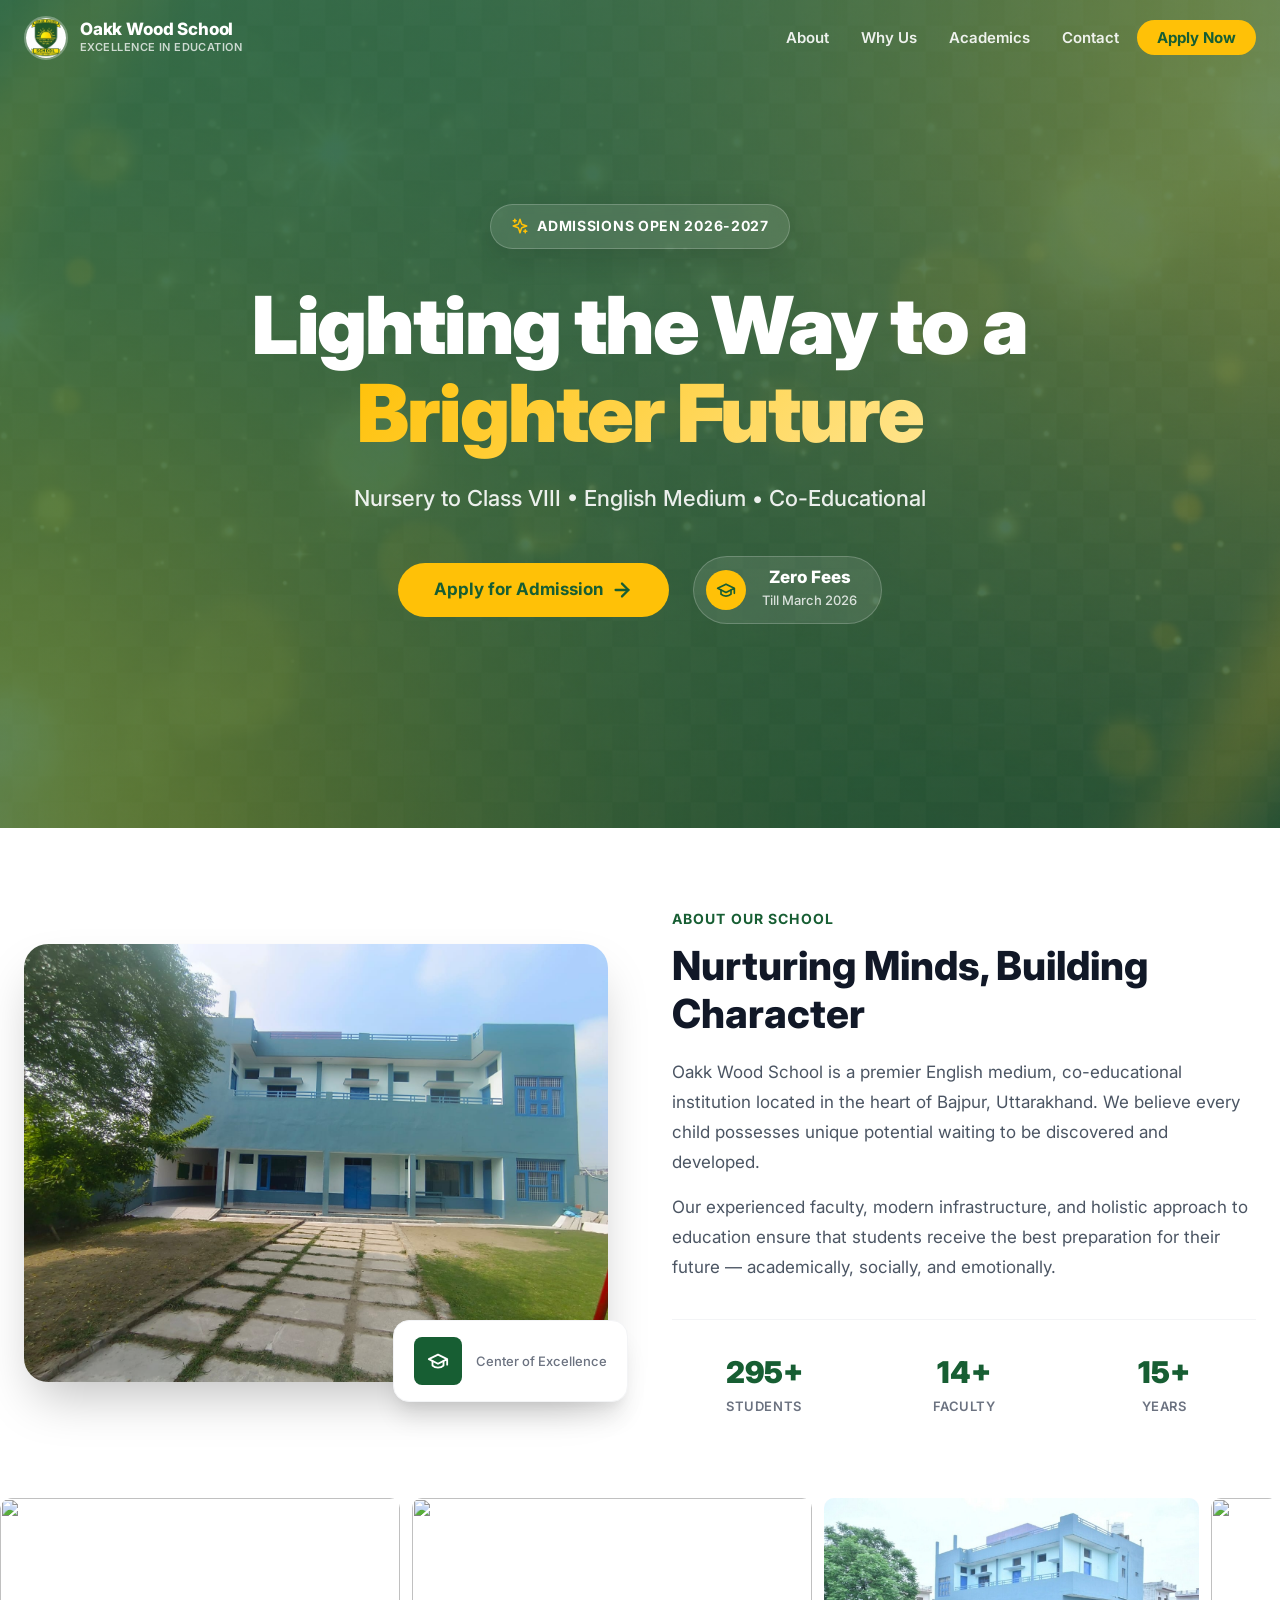
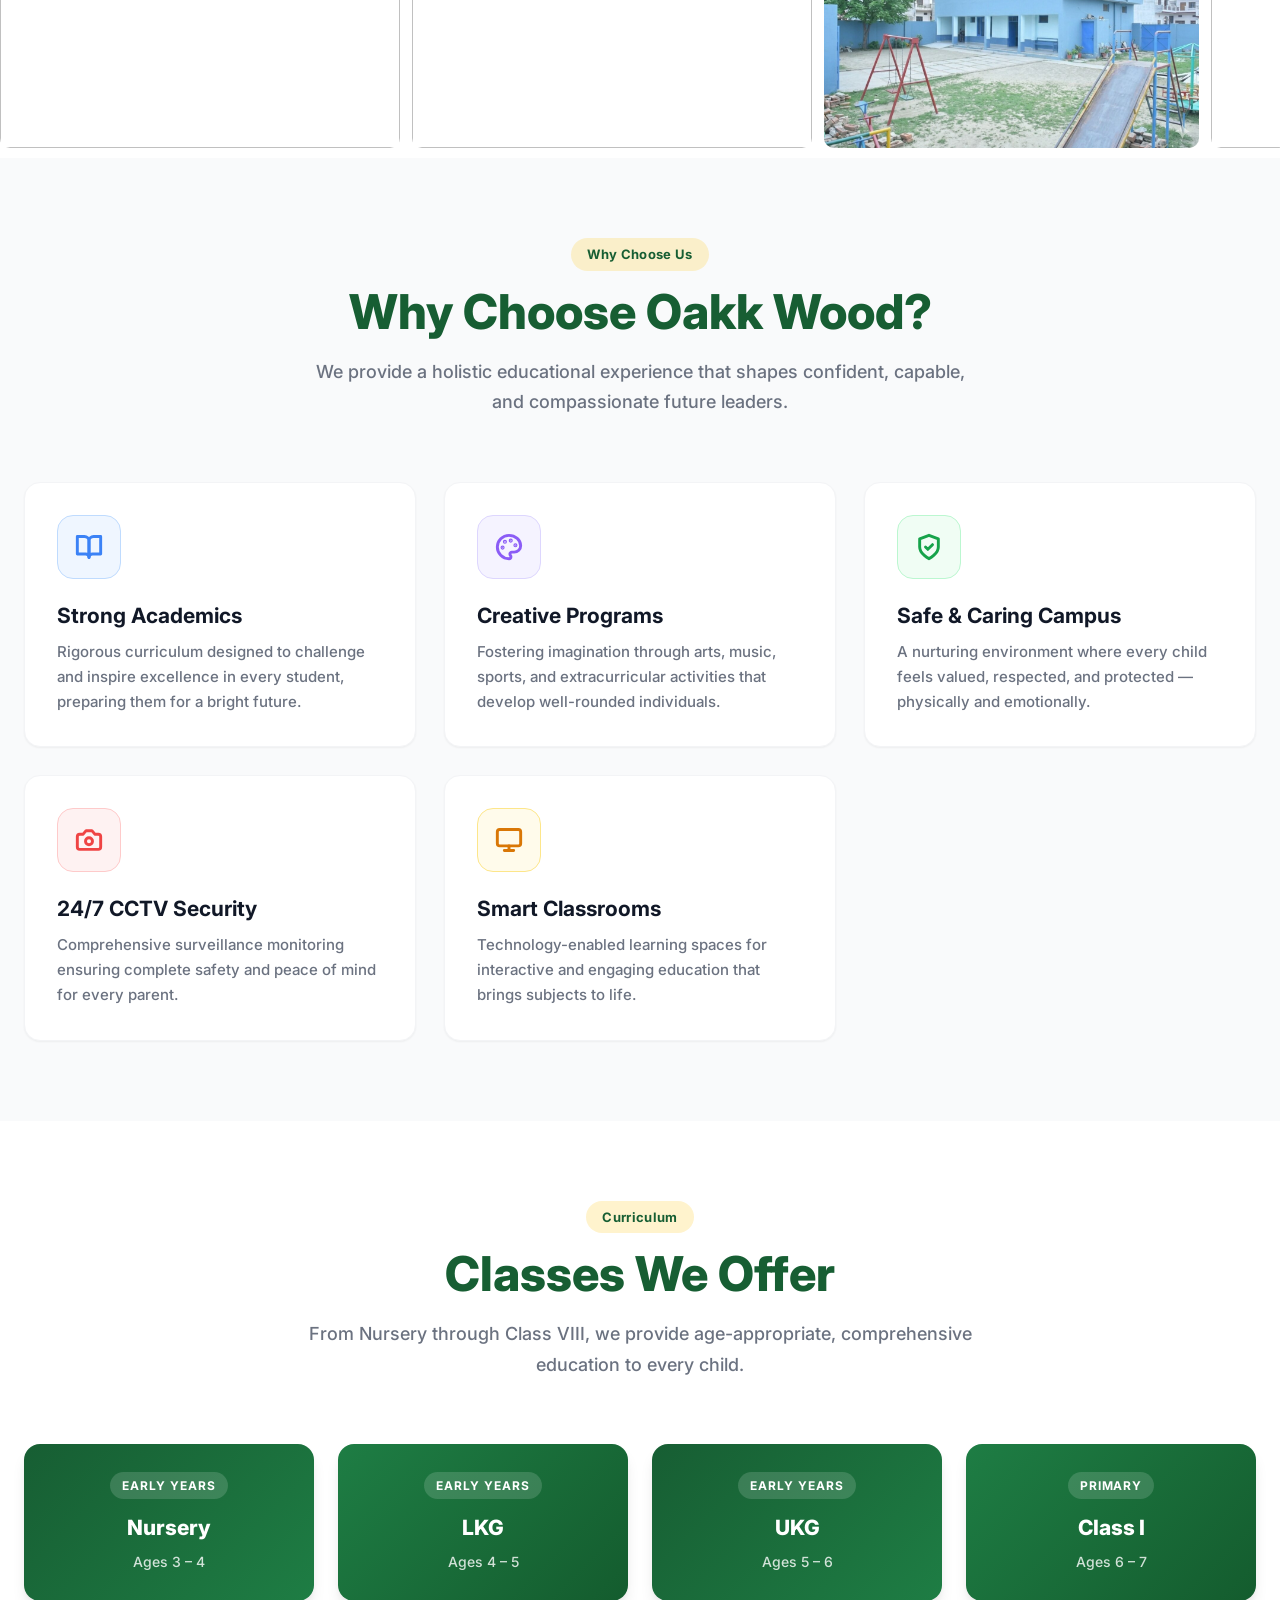
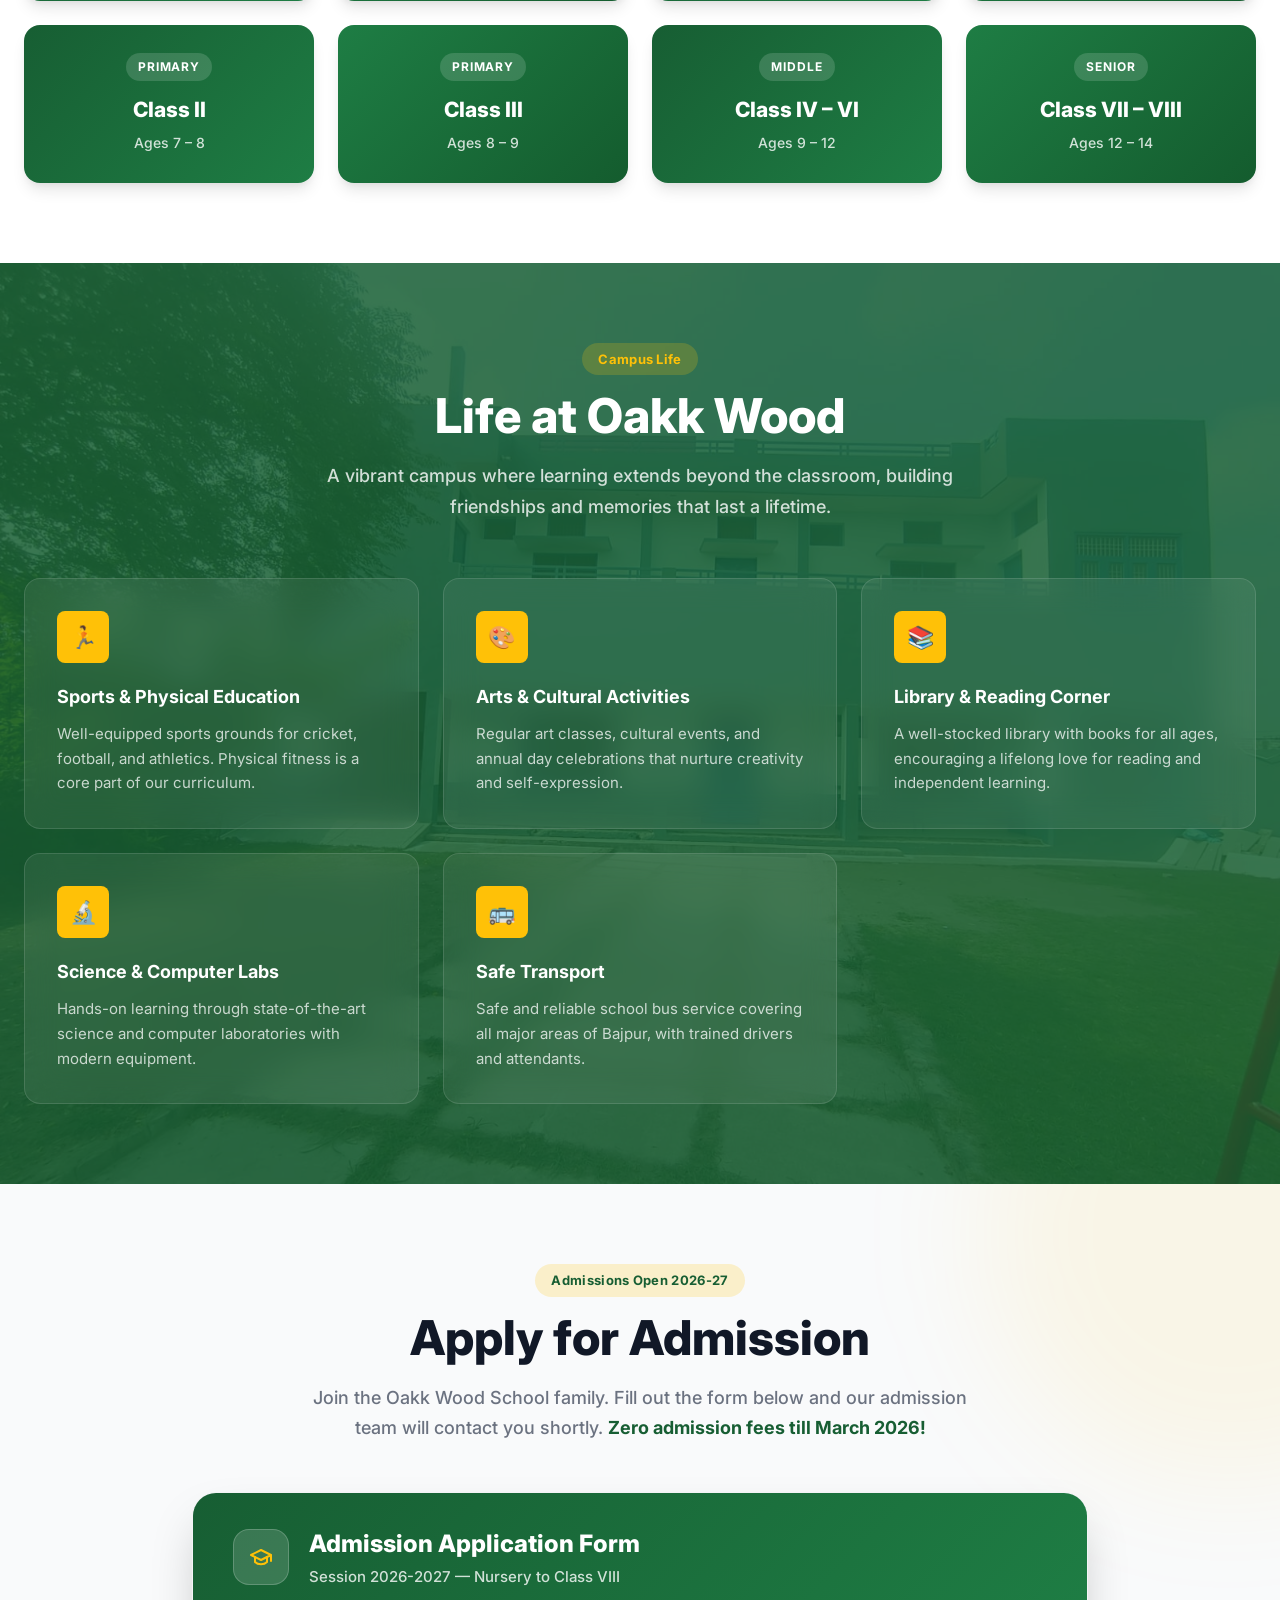
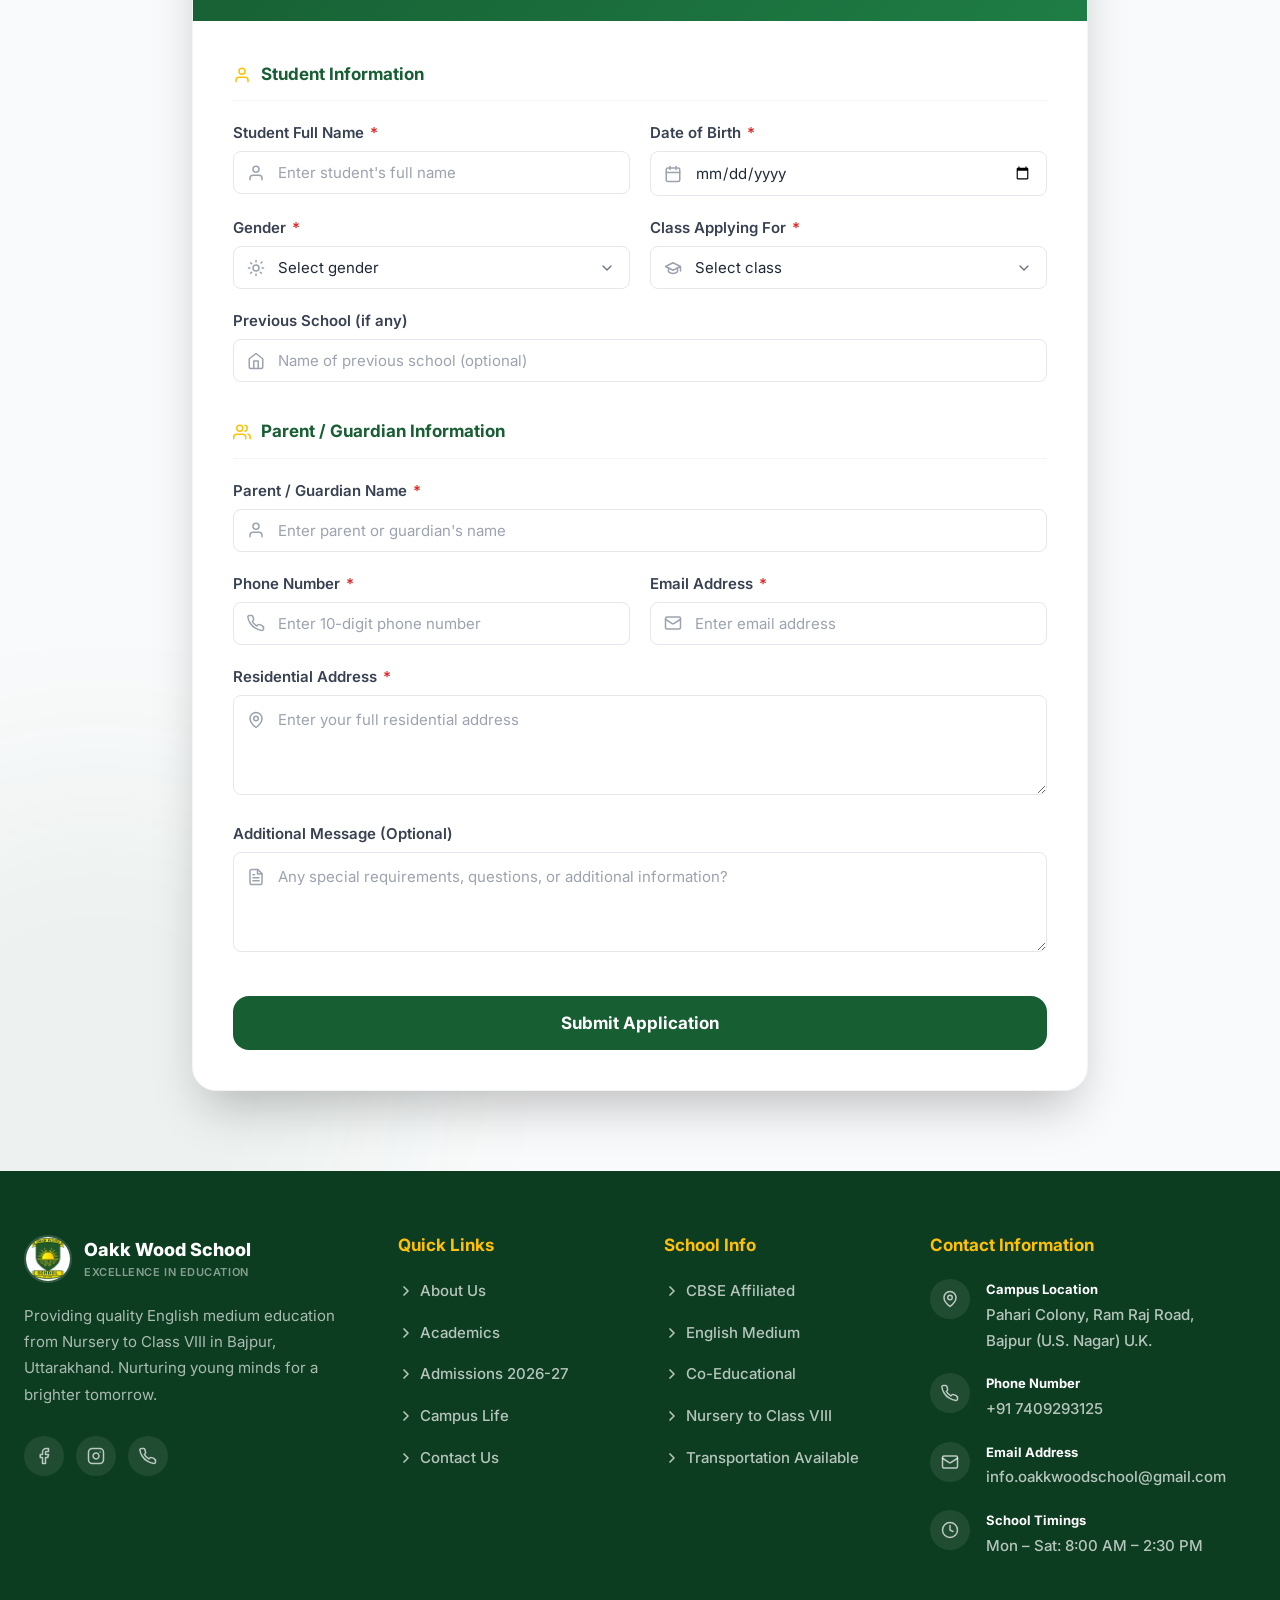
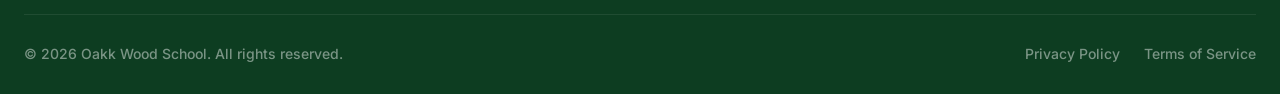
==== commit f9ad9261: "Update index.html" ====
--- a/index.html
+++ b/index.html
@@ -158,6 +158,7 @@
     <img src="/images/img2.jpg">
     <img src="/images/img3.jpg">
     <img src="/images/img4.jpg">
+    <img src="/images/img5.jpg">
    
 
     <!-- Duplicate for infinite -->
@@ -165,6 +166,7 @@
     <img src="/images/img2.jpg">
     <img src="/images/img3.jpg">
     <img src="/images/img4.jpg">
+    <img src="/images/img5.jpg">
 
   </div>
 
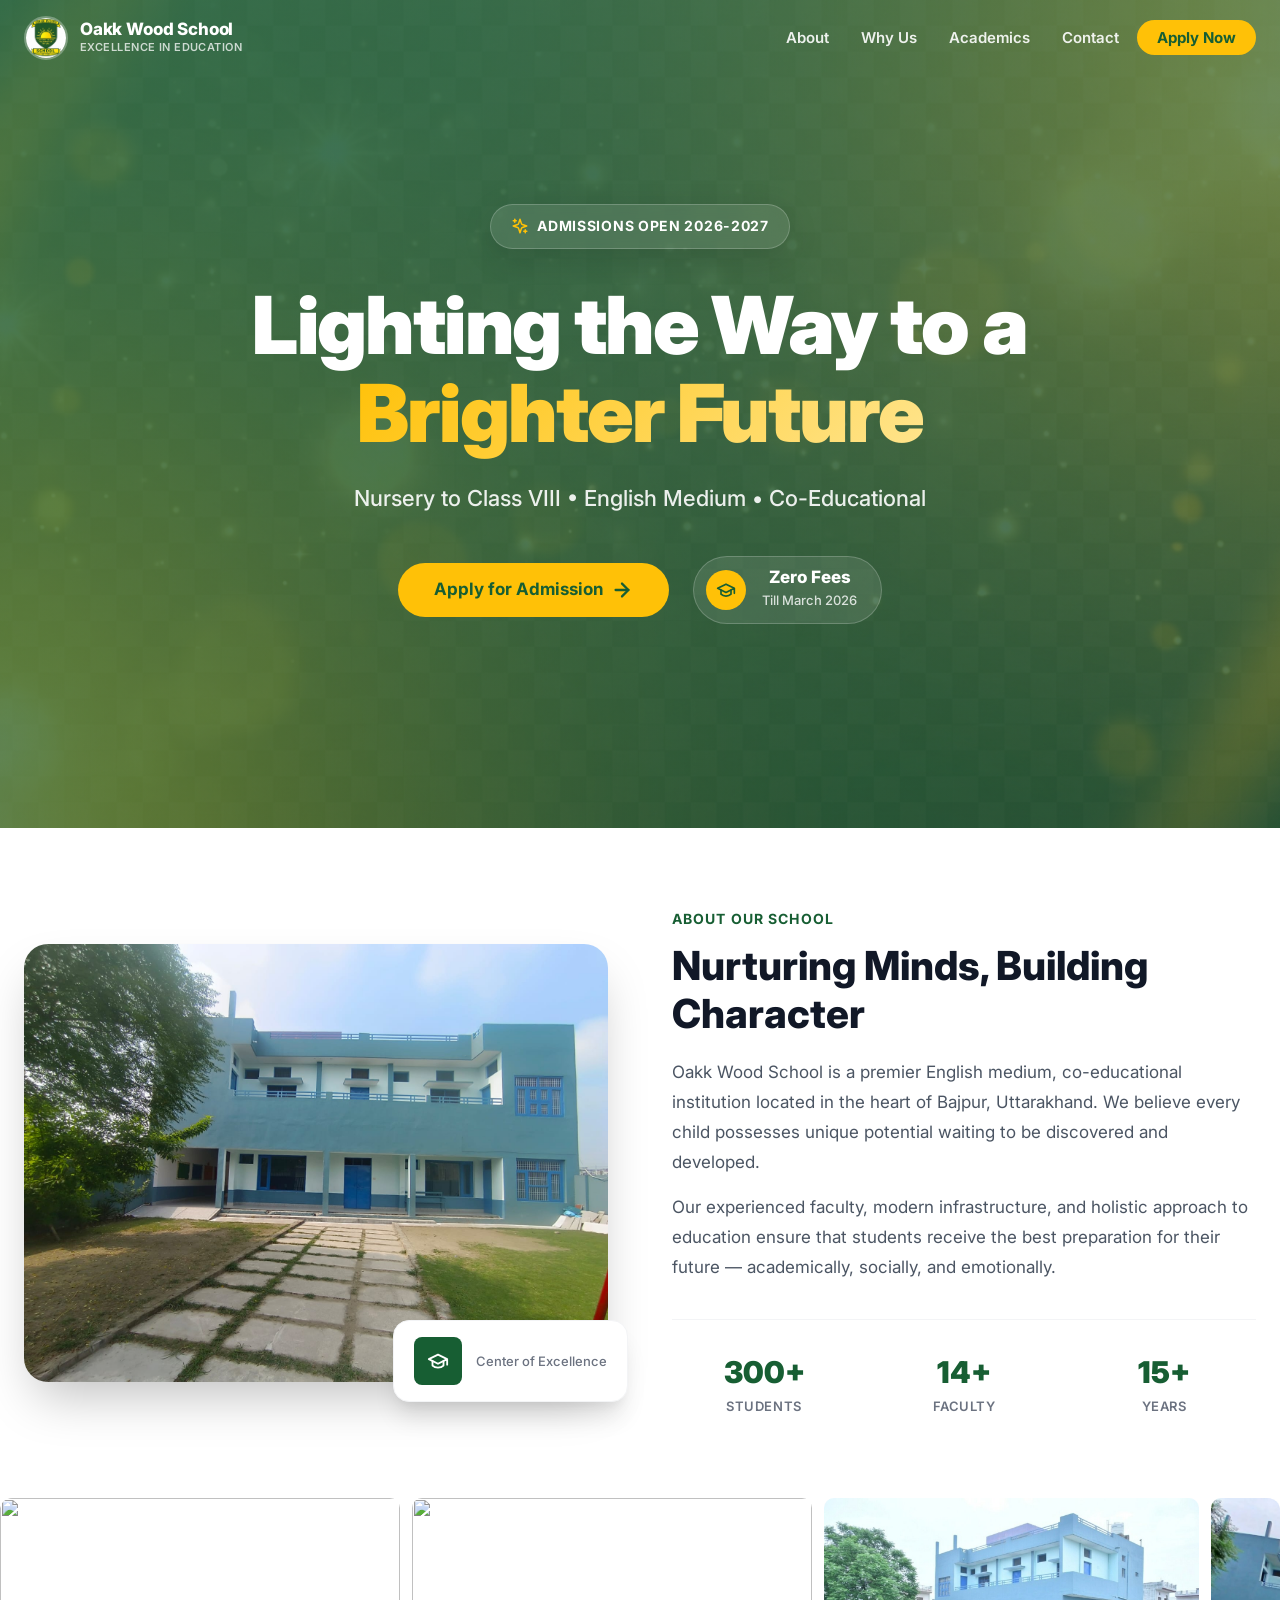
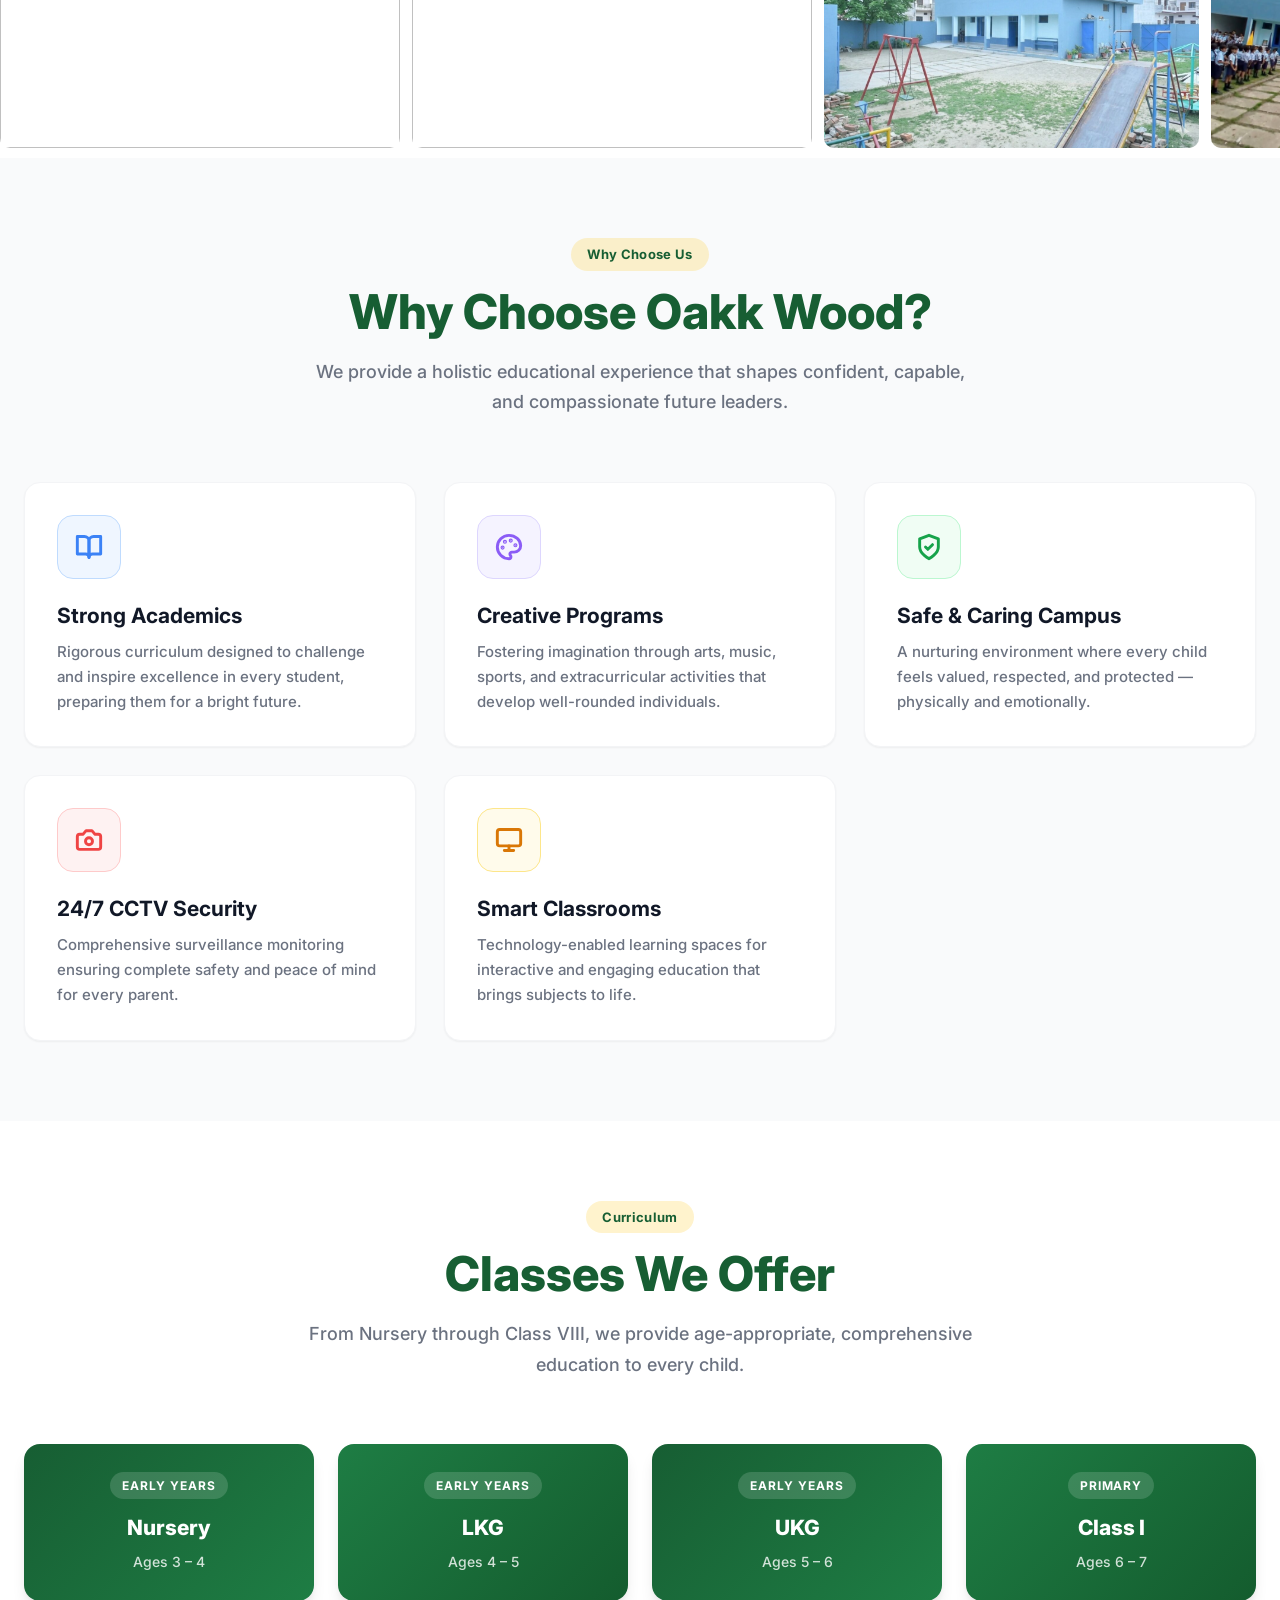
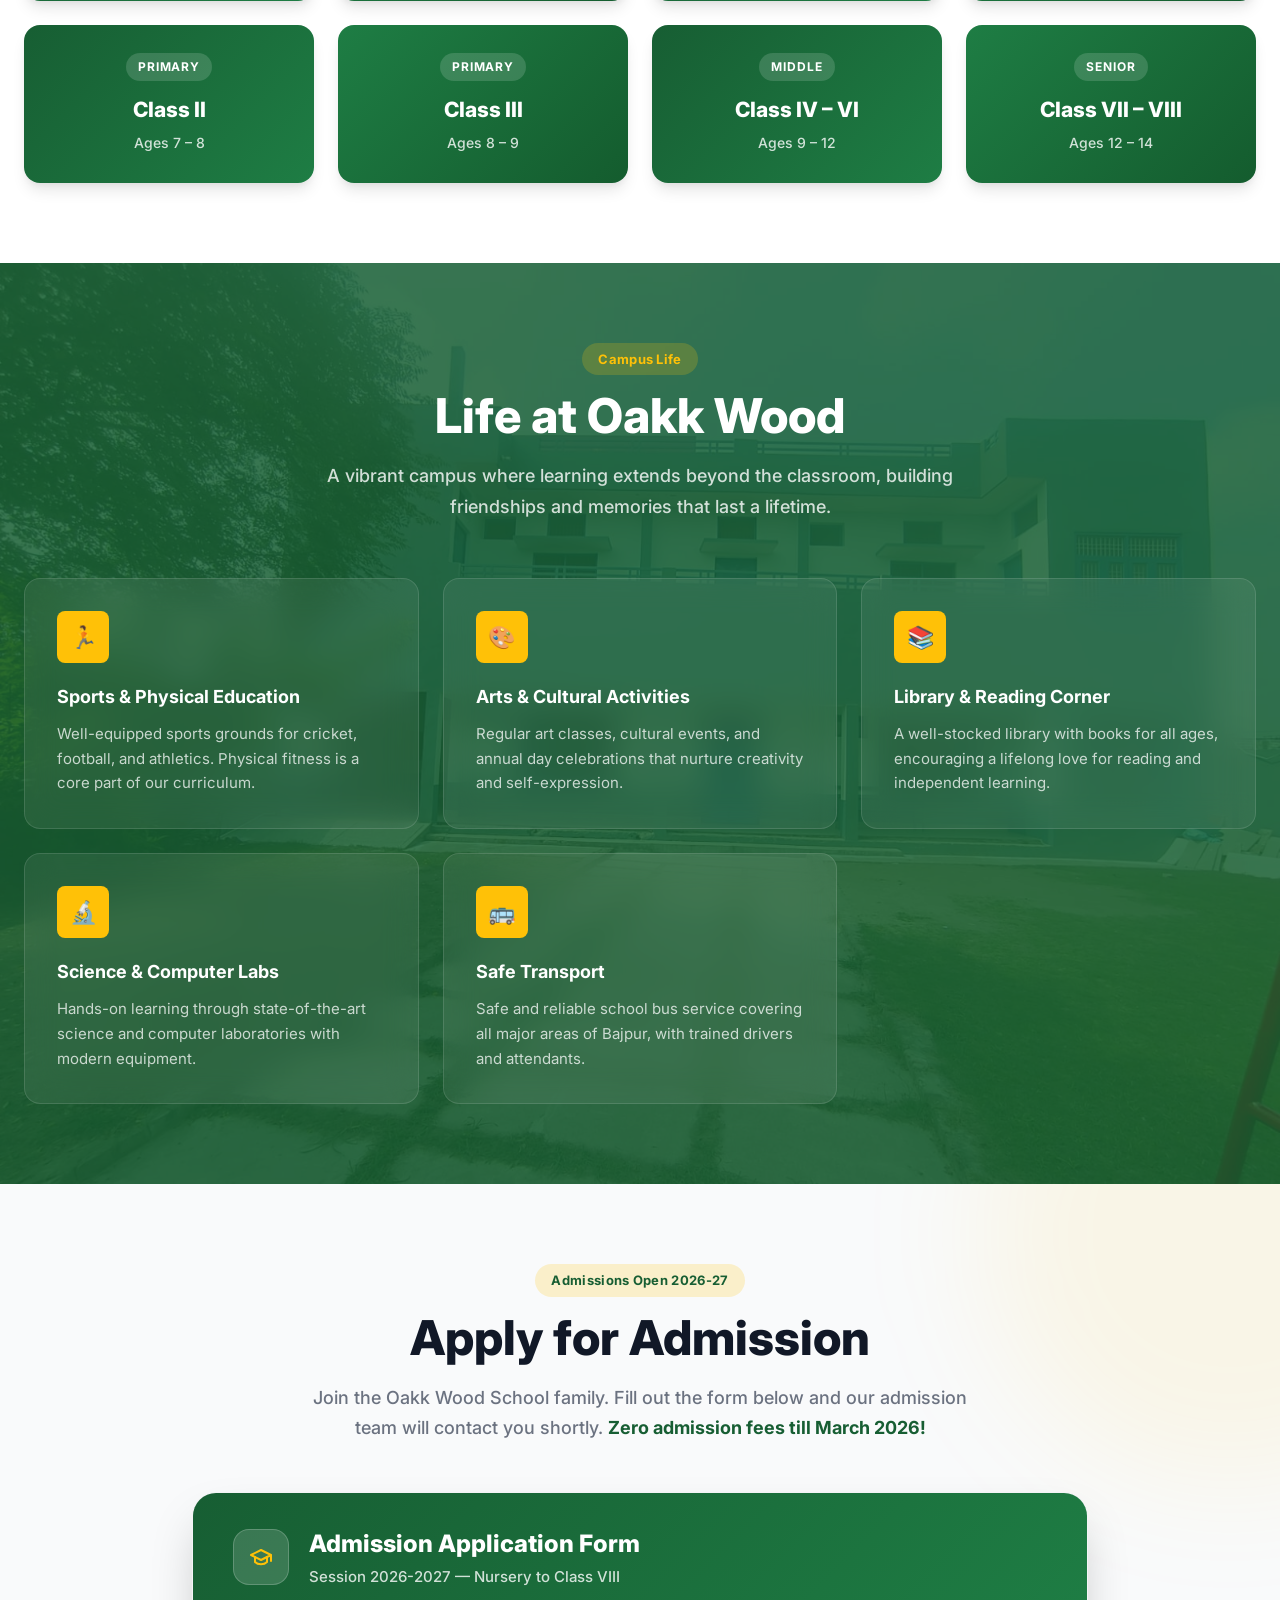
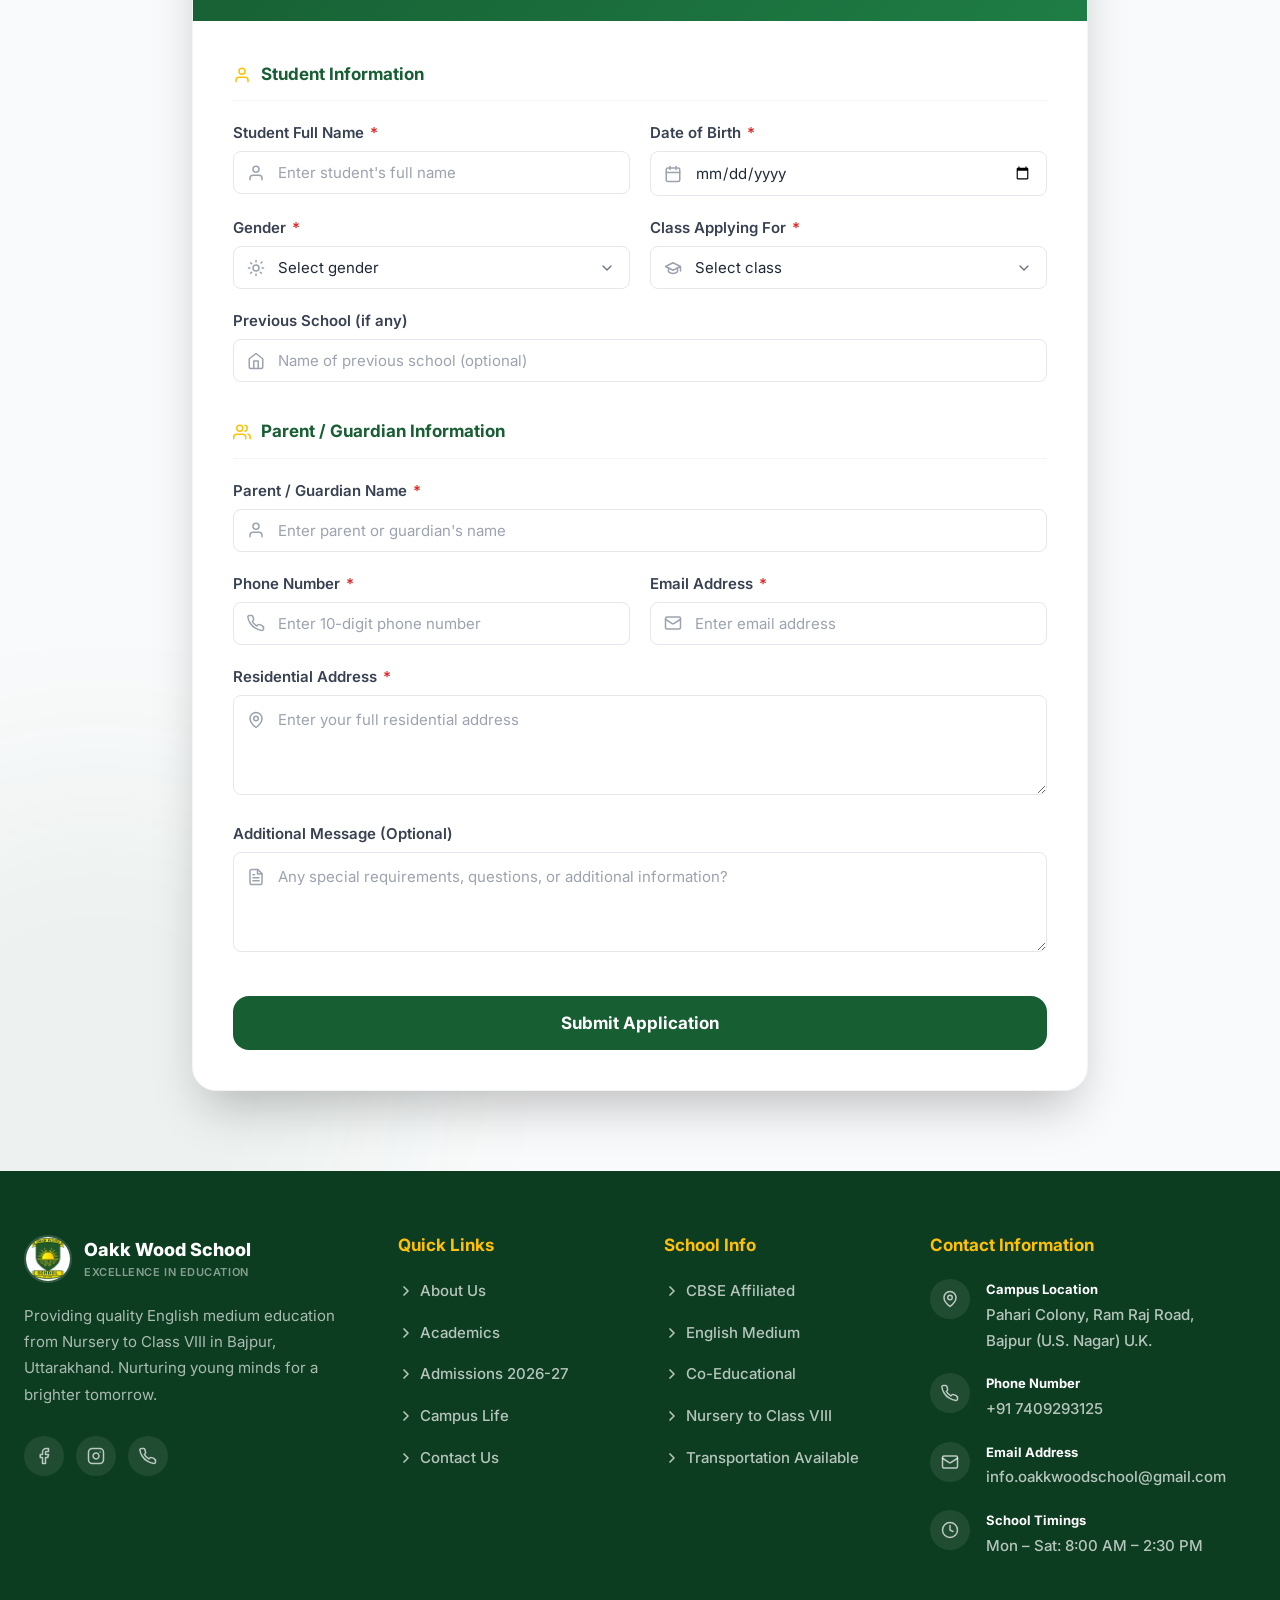
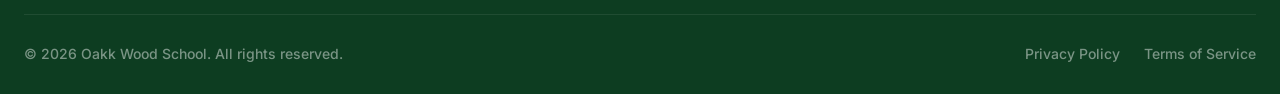
==== commit 61ac6c65: "Update index.html" ====
--- a/index.html
+++ b/index.html
@@ -154,19 +154,19 @@
   <div class="carousel">
   <div class="carousel-track">
     <!-- Images -->
-    <img src="/images/img1.jpg">
-    <img src="/images/img2.jpg">
+    <img src="/images/img1.jpeg">
+    <img src="/images/img2.jpeg">
     <img src="/images/img3.jpg">
-    <img src="/images/img4.jpg">
-    <img src="/images/img5.jpg">
+    <img src="/images/img4.jpeg">
+    <img src="/images/img5.jpeg">
    
 
     <!-- Duplicate for infinite -->
-   <img src="/images/img1.jpg">
-    <img src="/images/img2.jpg">
+     <img src="/images/img1.jpeg">
+    <img src="/images/img2.jpeg">
     <img src="/images/img3.jpg">
-    <img src="/images/img4.jpg">
-    <img src="/images/img5.jpg">
+    <img src="/images/img4.jpeg">
+    <img src="/images/img5.jpeg">
 
   </div>
 
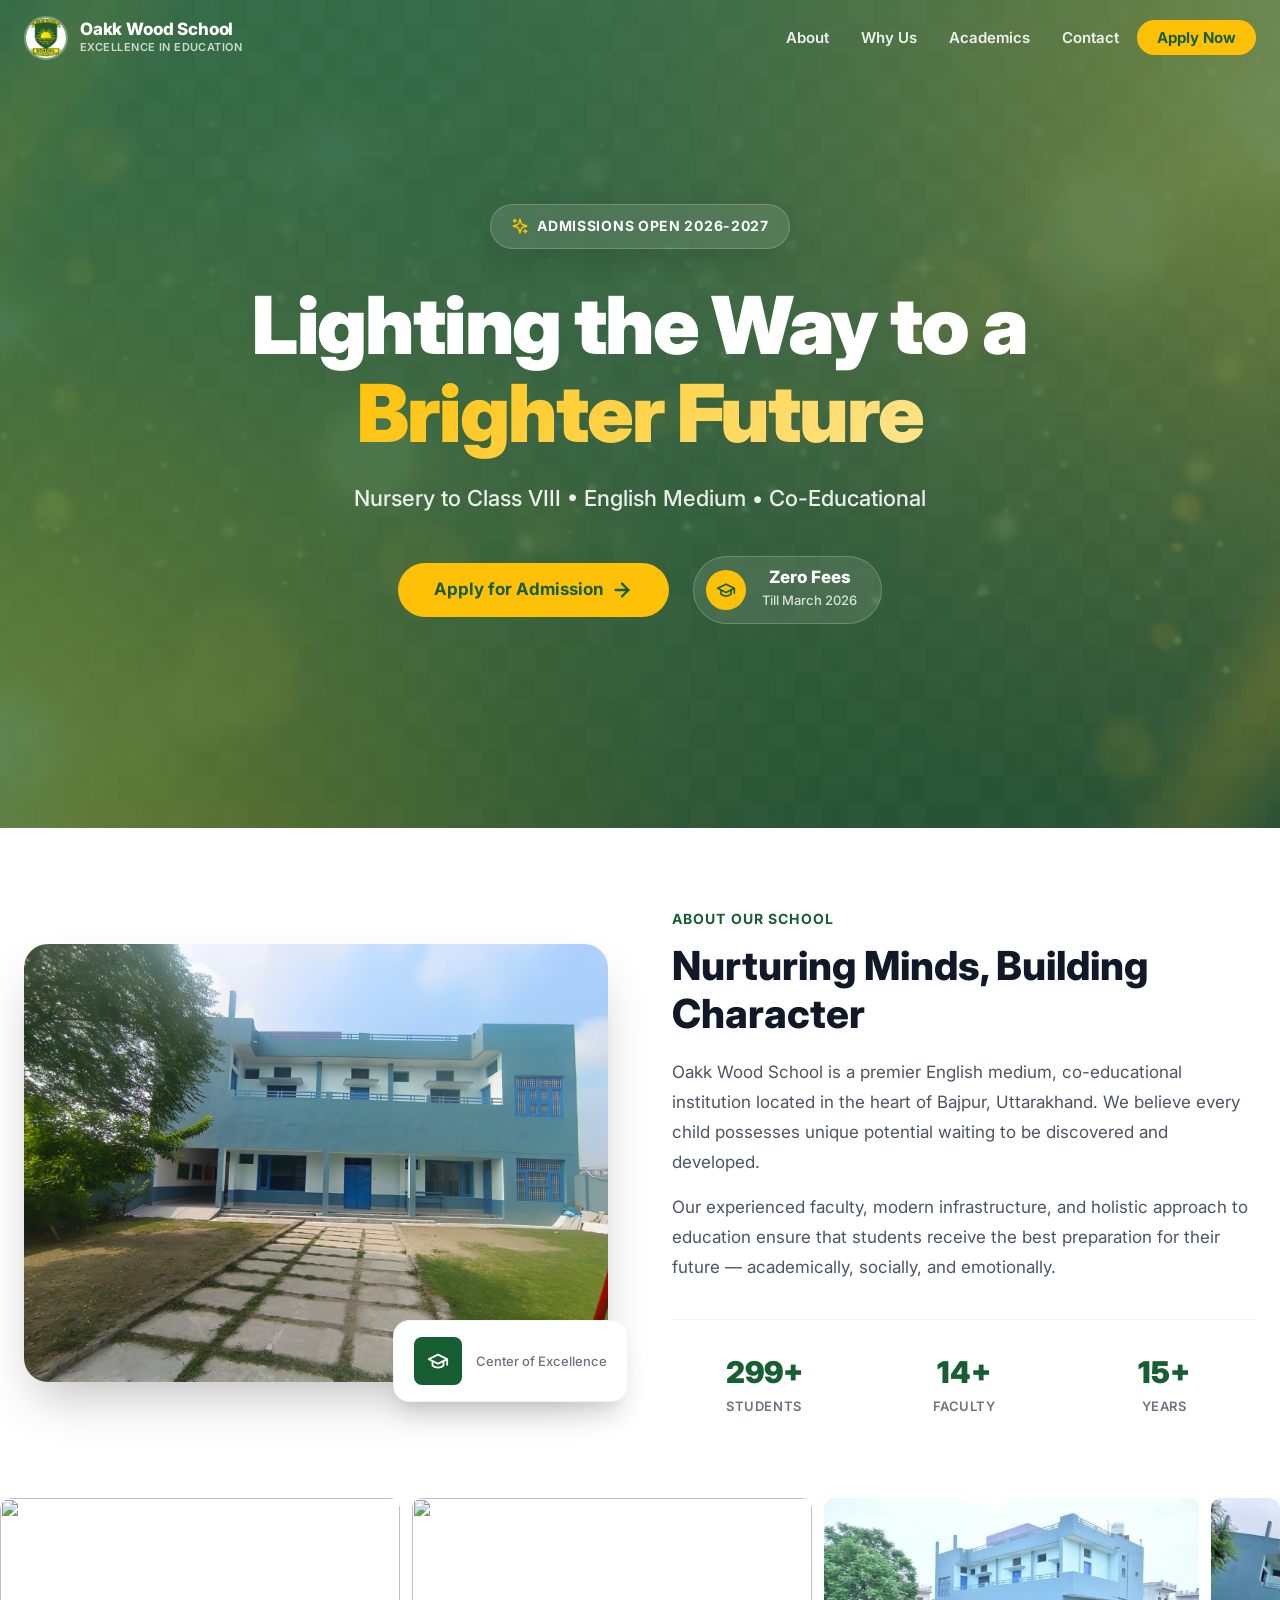
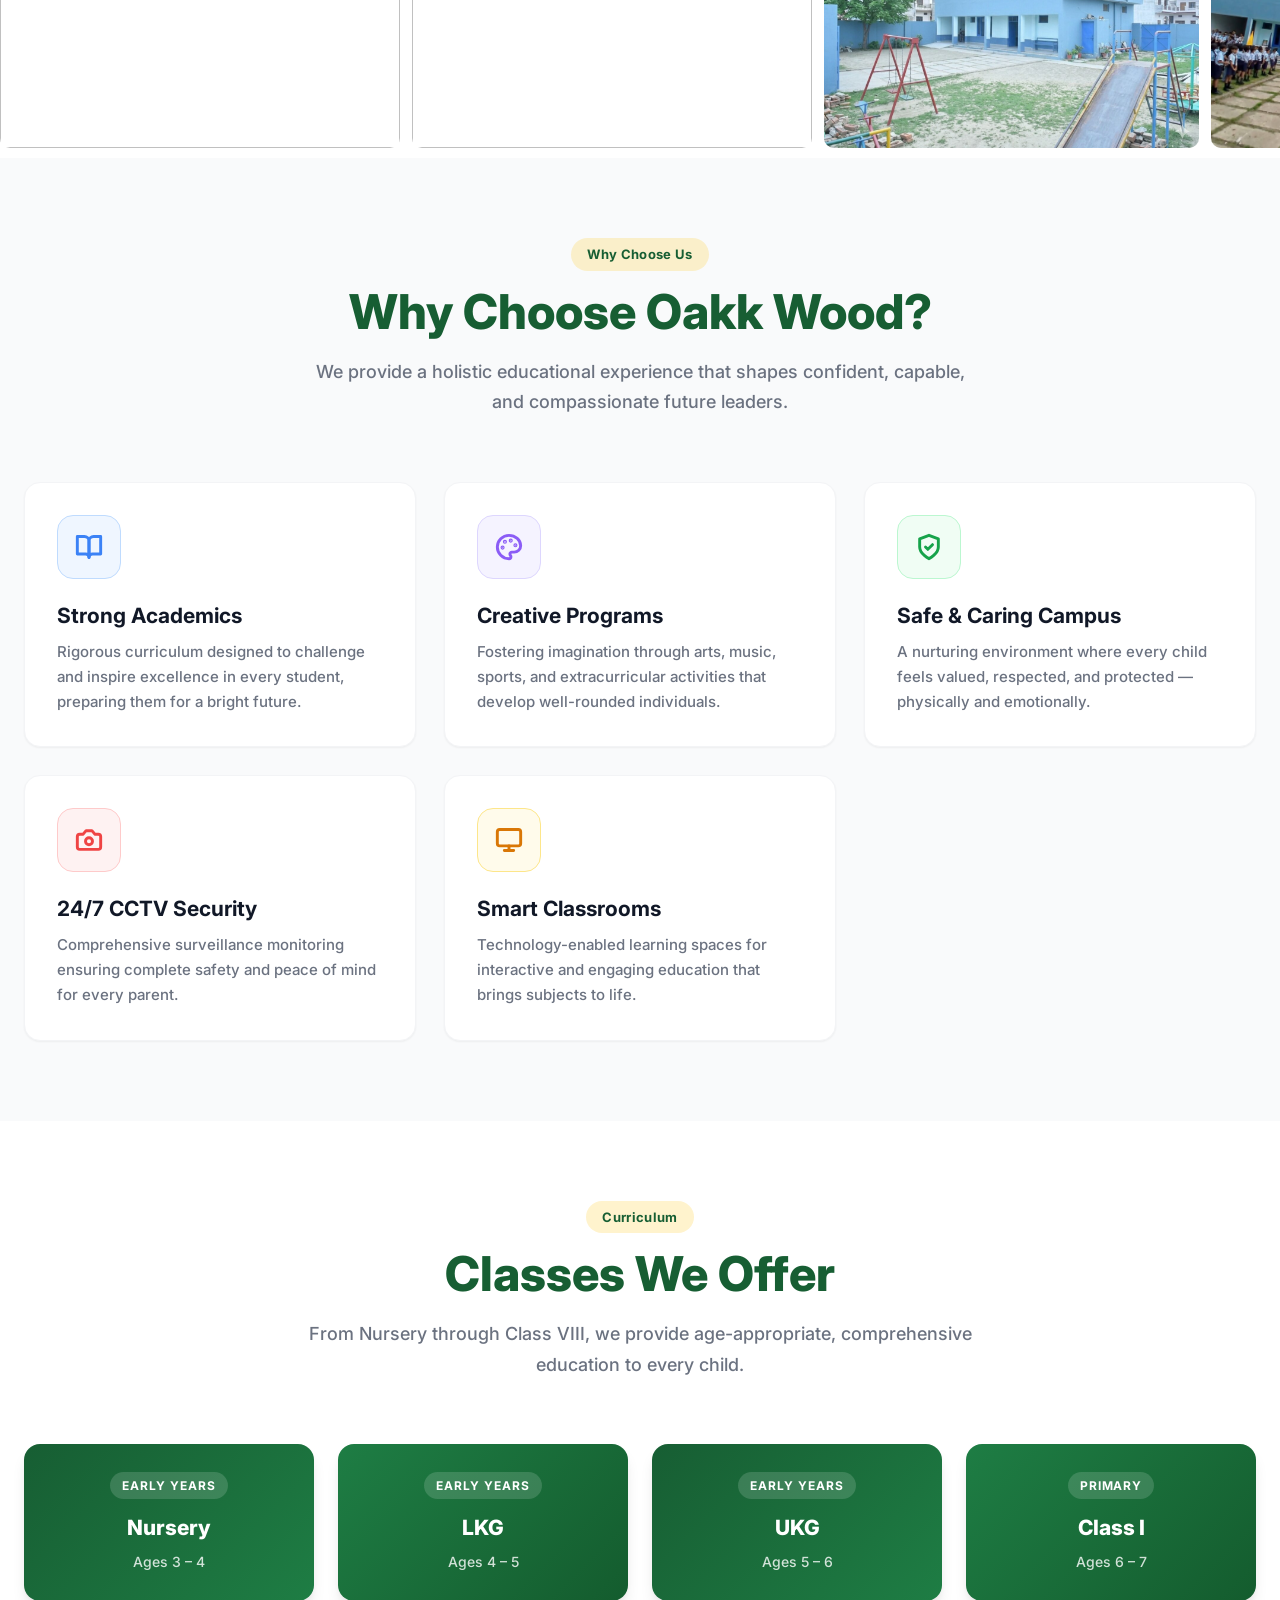
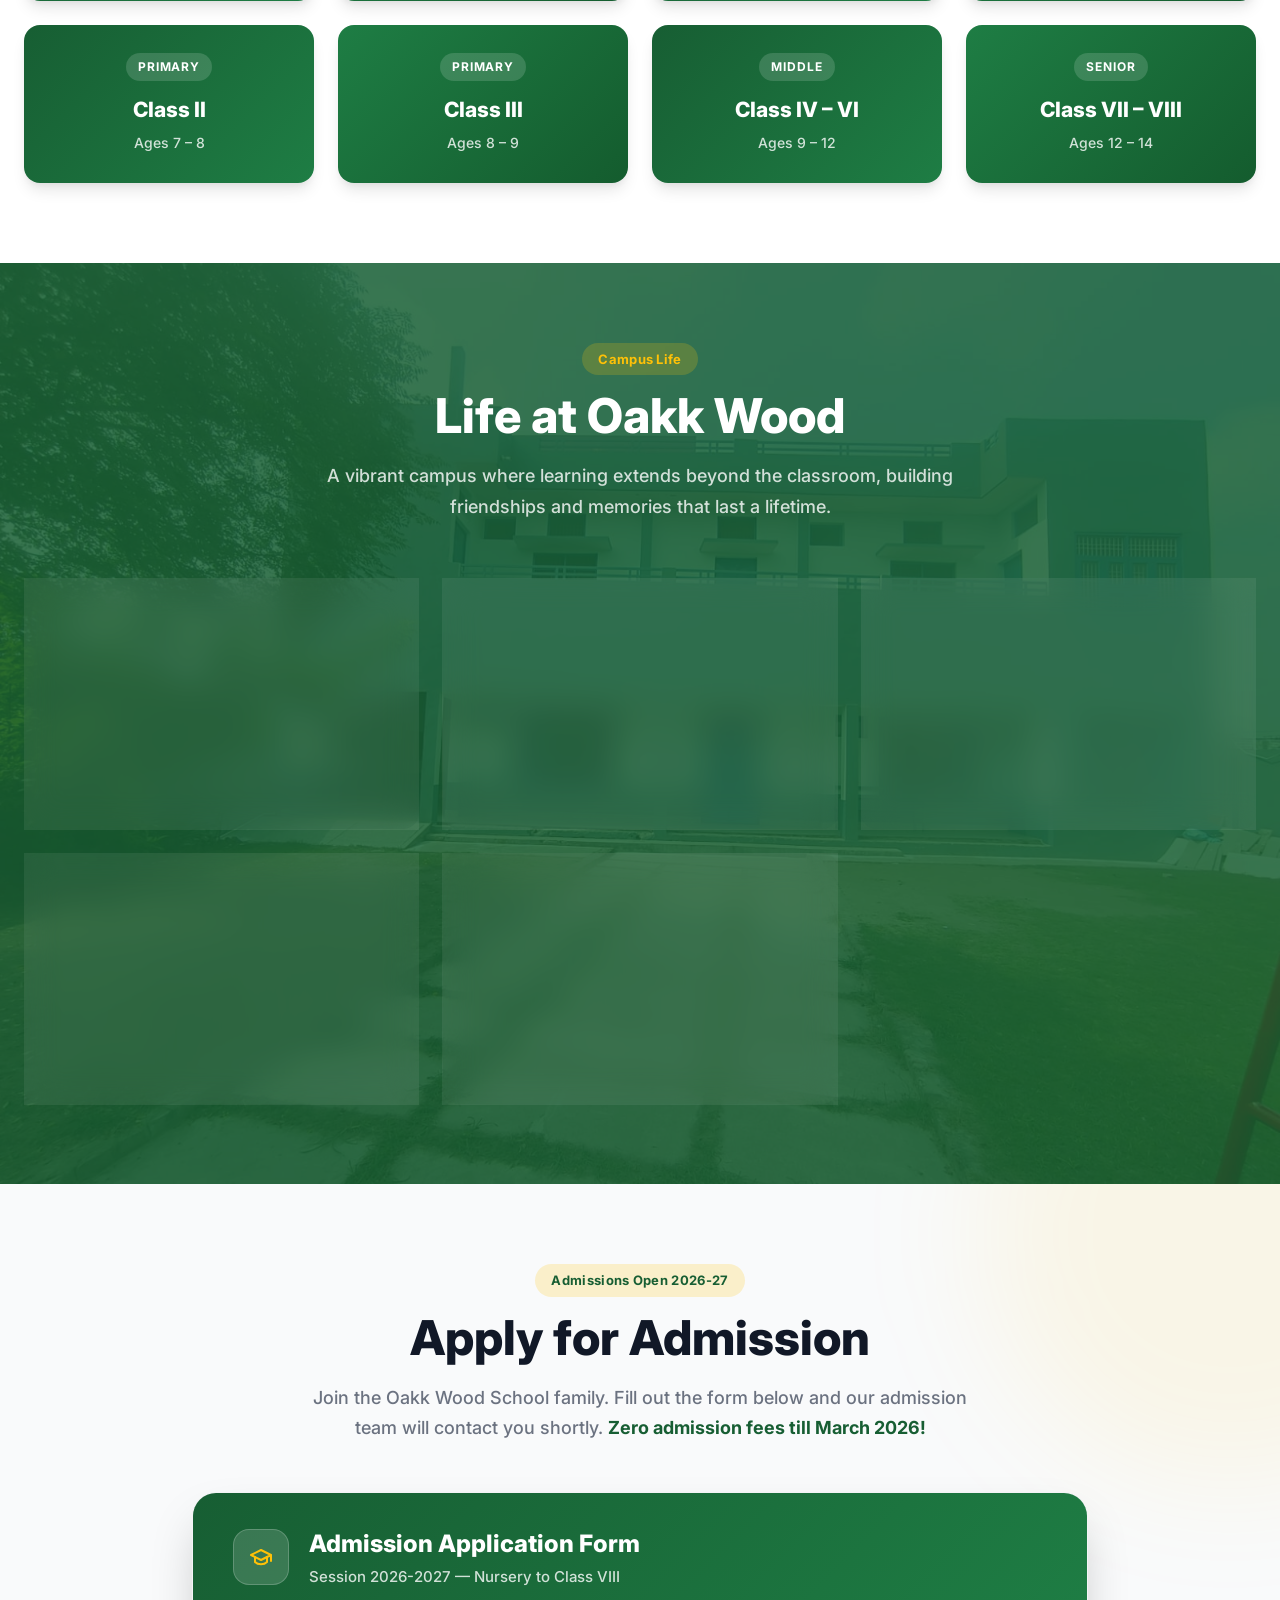
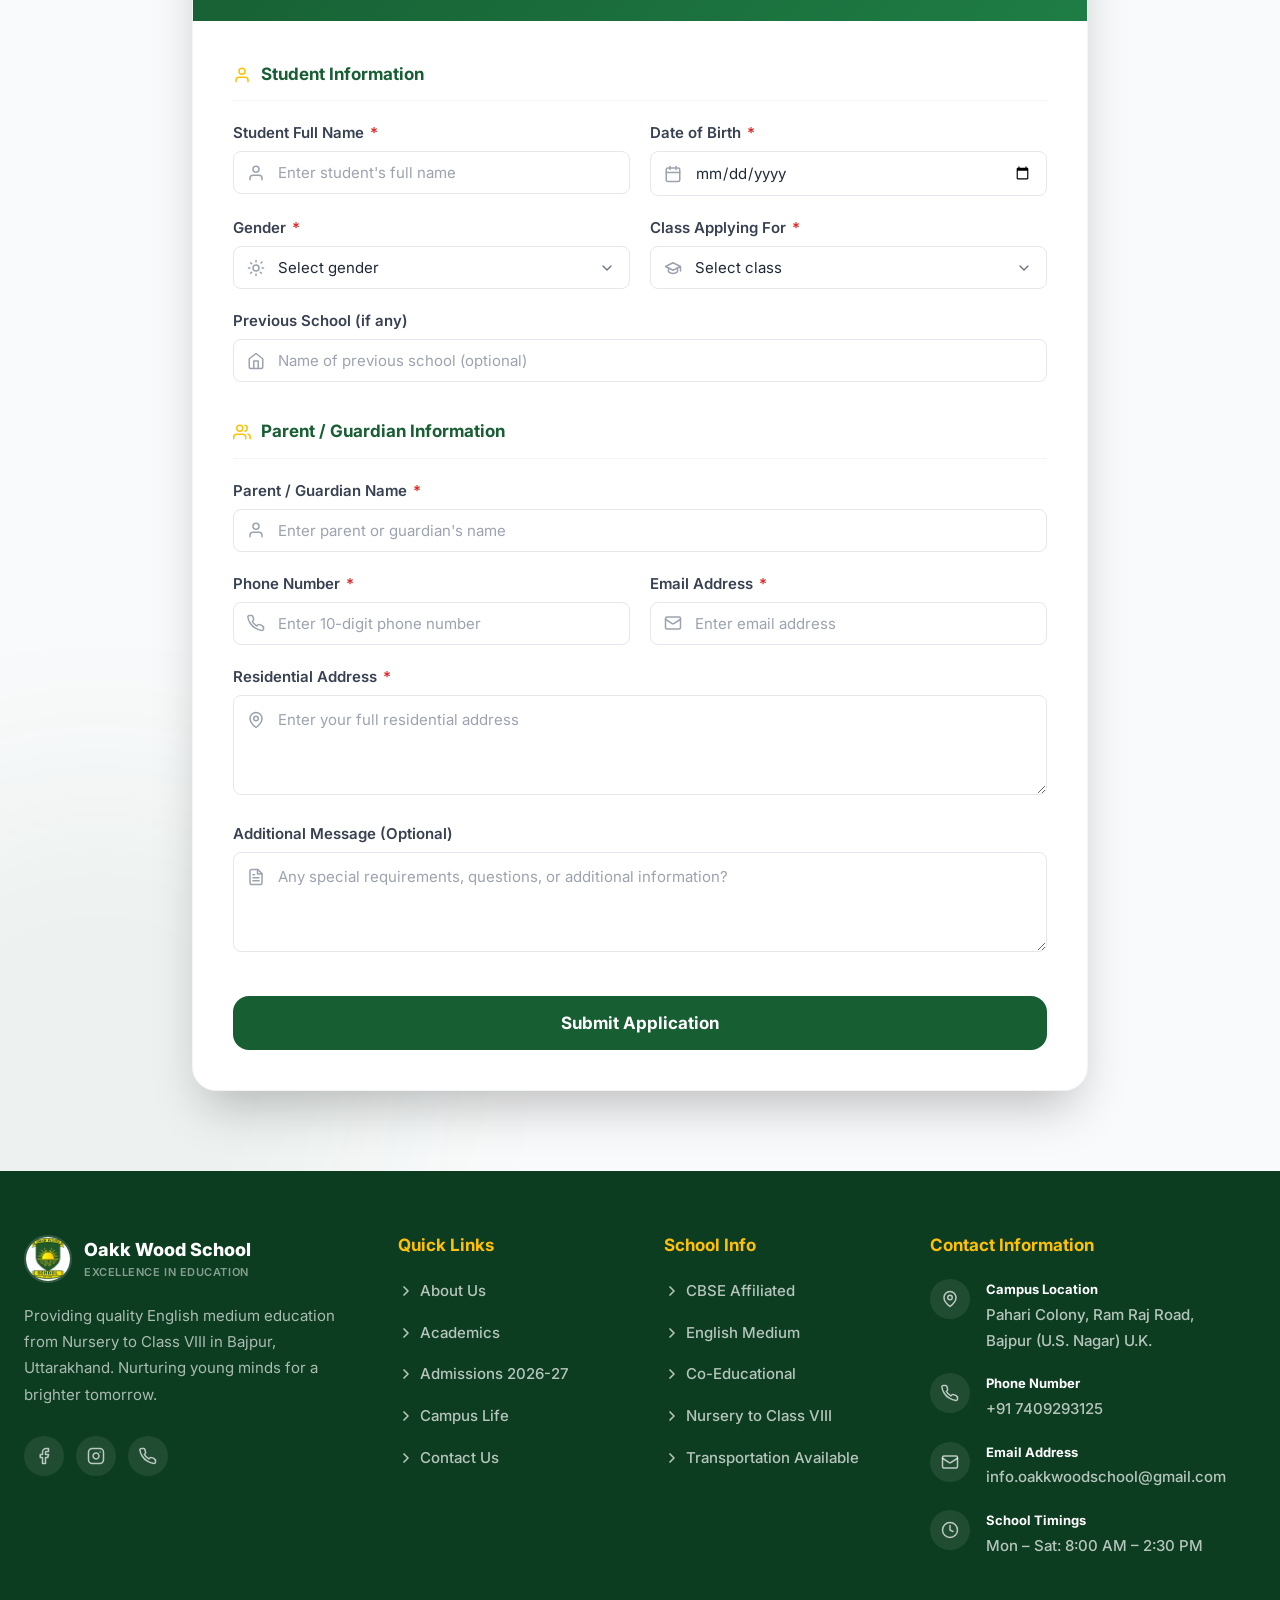
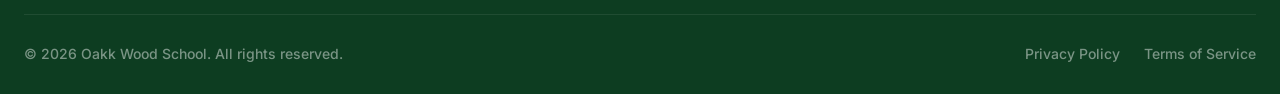
==== commit 5abd4fd8: "Update index.html" ====
--- a/index.html
+++ b/index.html
@@ -154,16 +154,16 @@
   <div class="carousel">
   <div class="carousel-track">
     <!-- Images -->
-    <img src="/images/img1.jpeg">
-    <img src="/images/img2.jpeg">
+    <img src="/images/img1.jpg">
+    <img src="/images/img2.jpg">
     <img src="/images/img3.jpg">
     <img src="/images/img4.jpeg">
     <img src="/images/img5.jpeg">
    
 
     <!-- Duplicate for infinite -->
-     <img src="/images/img1.jpeg">
-    <img src="/images/img2.jpeg">
+    <img src="/images/img1.jpg">
+    <img src="/images/img2.jpg">
     <img src="/images/img3.jpg">
     <img src="/images/img4.jpeg">
     <img src="/images/img5.jpeg">
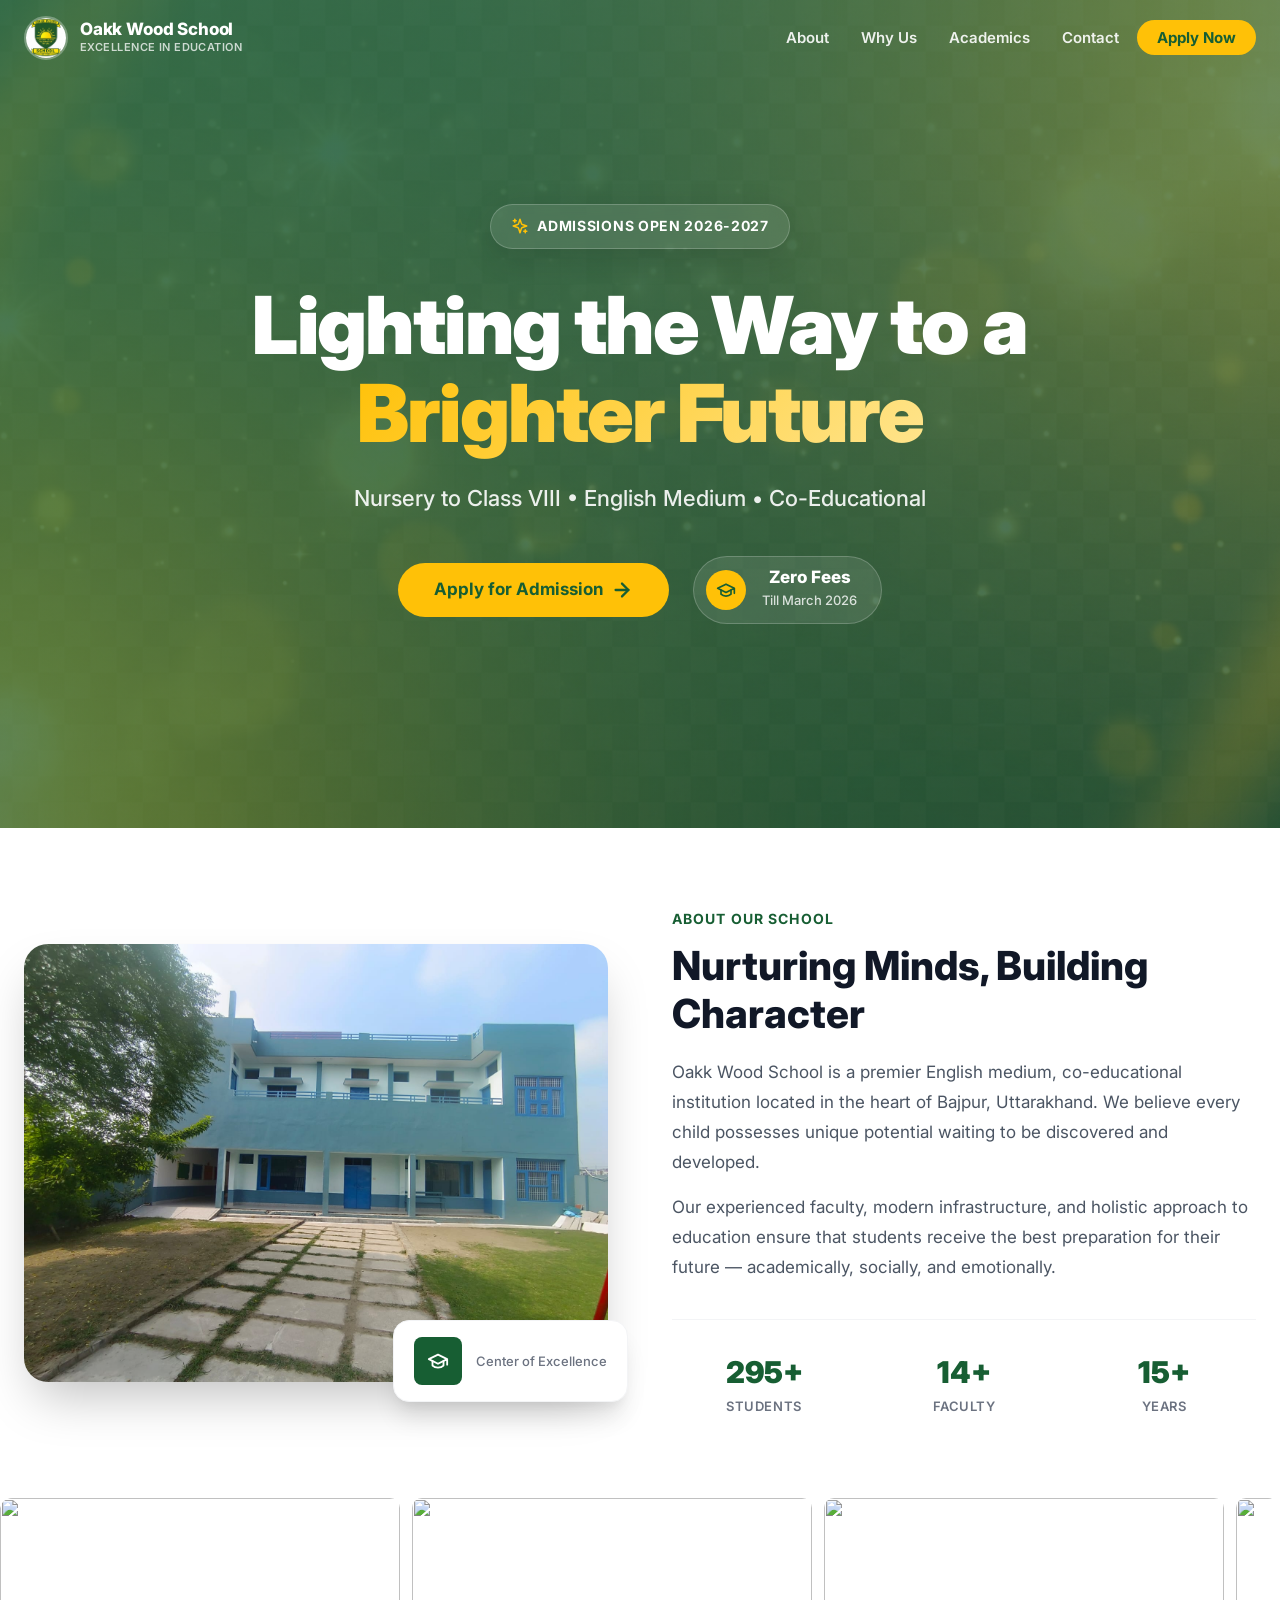
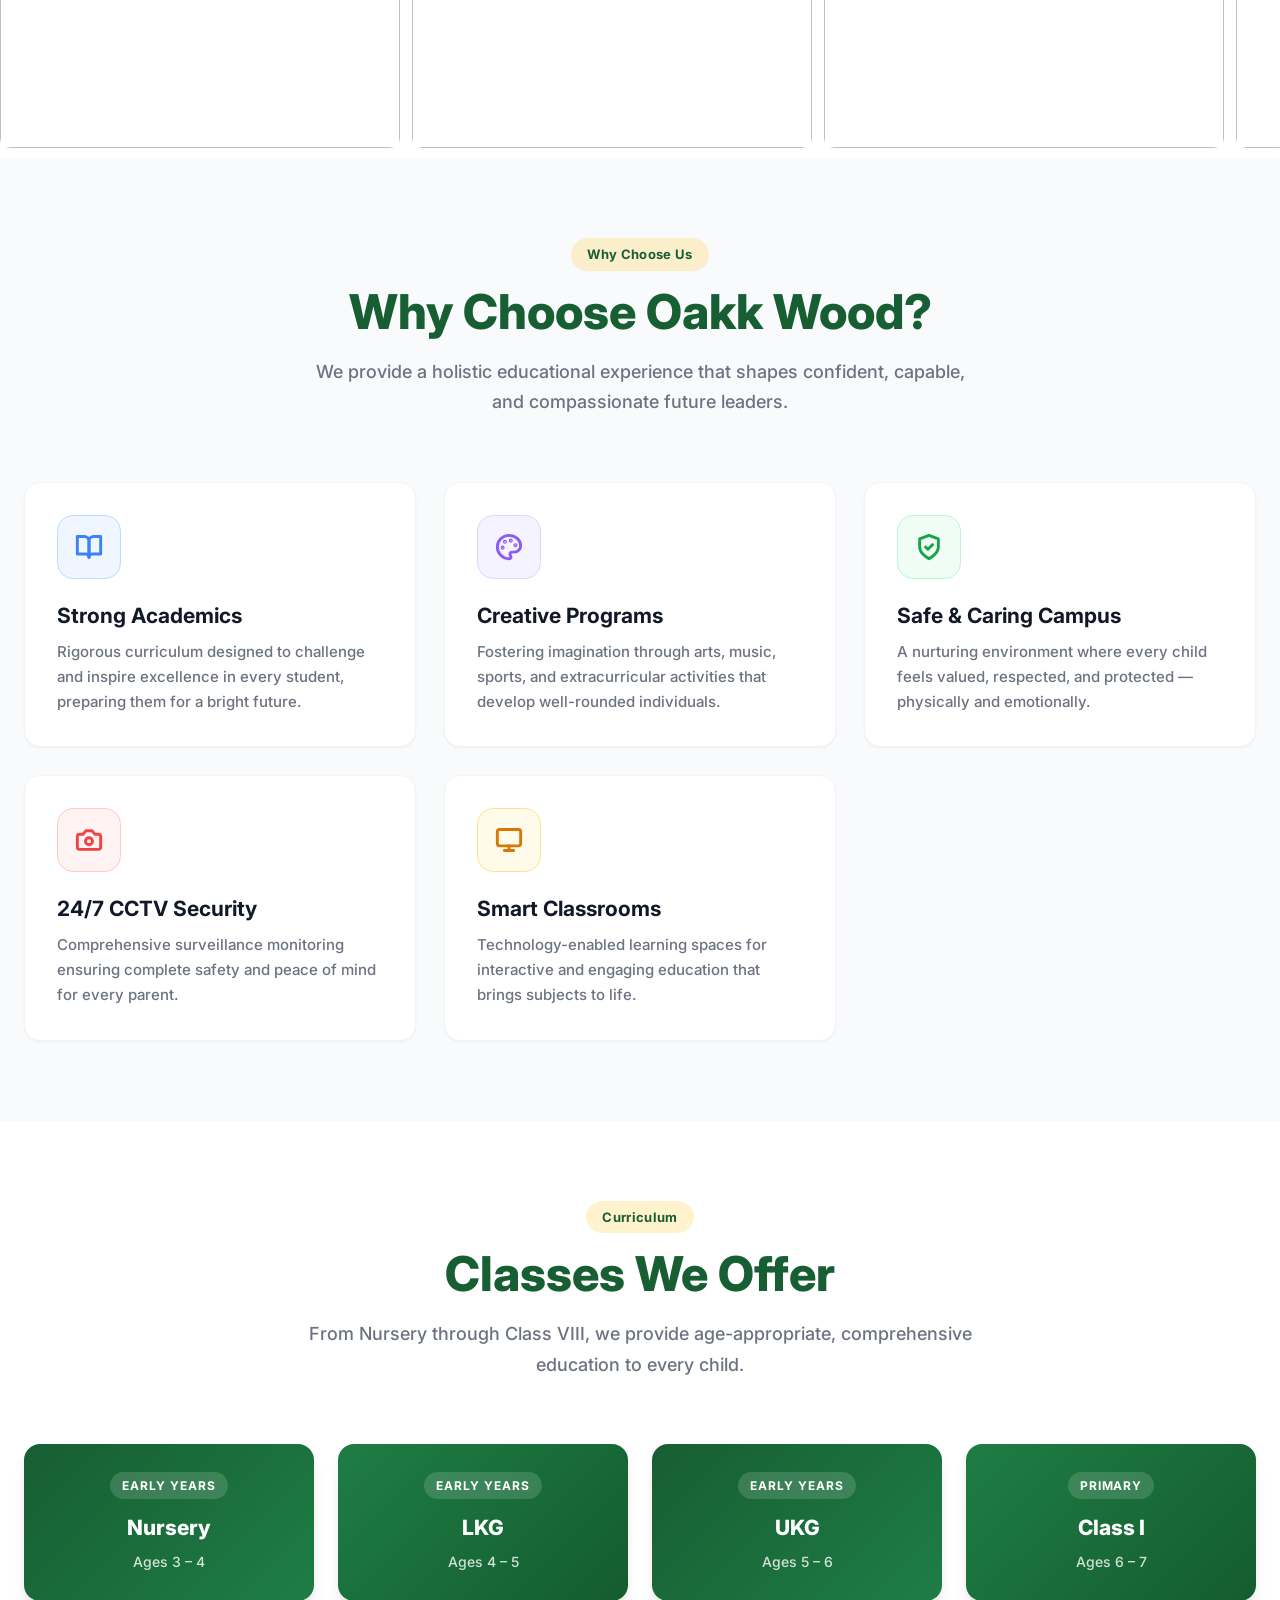
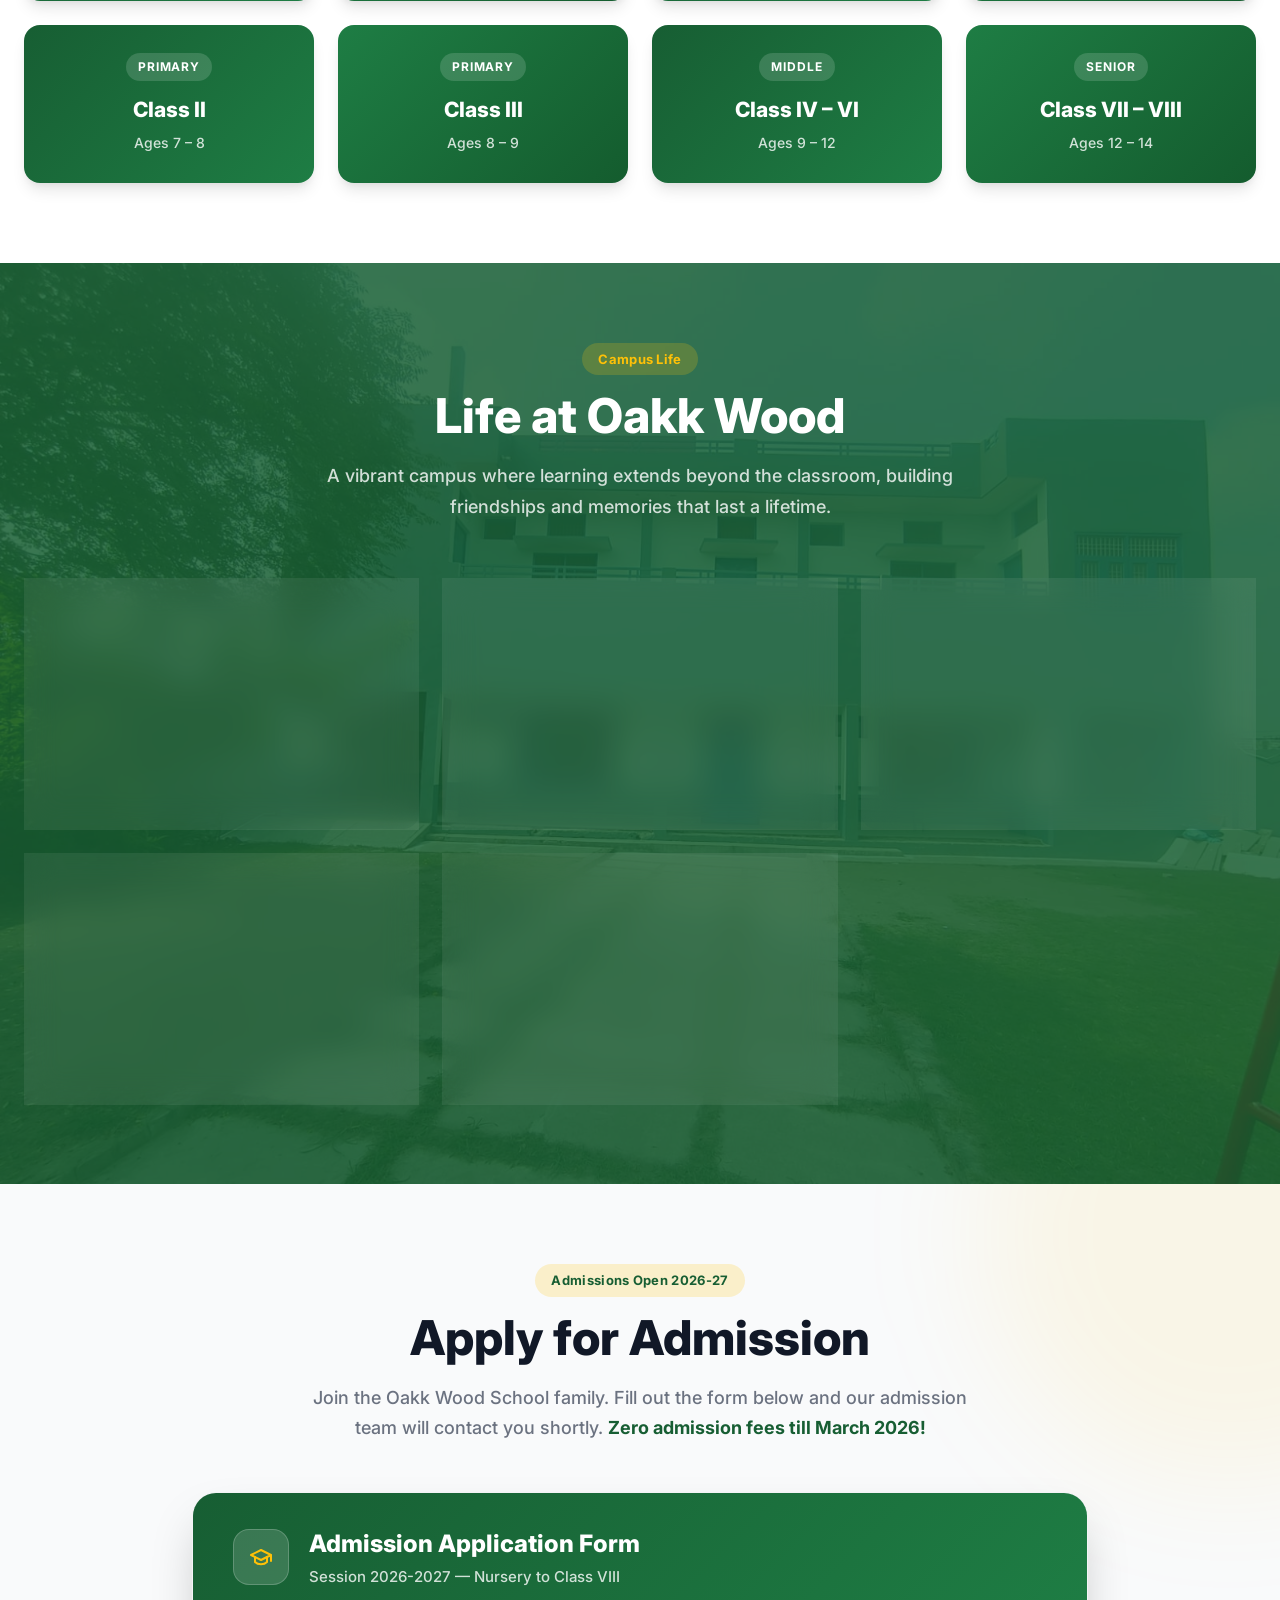
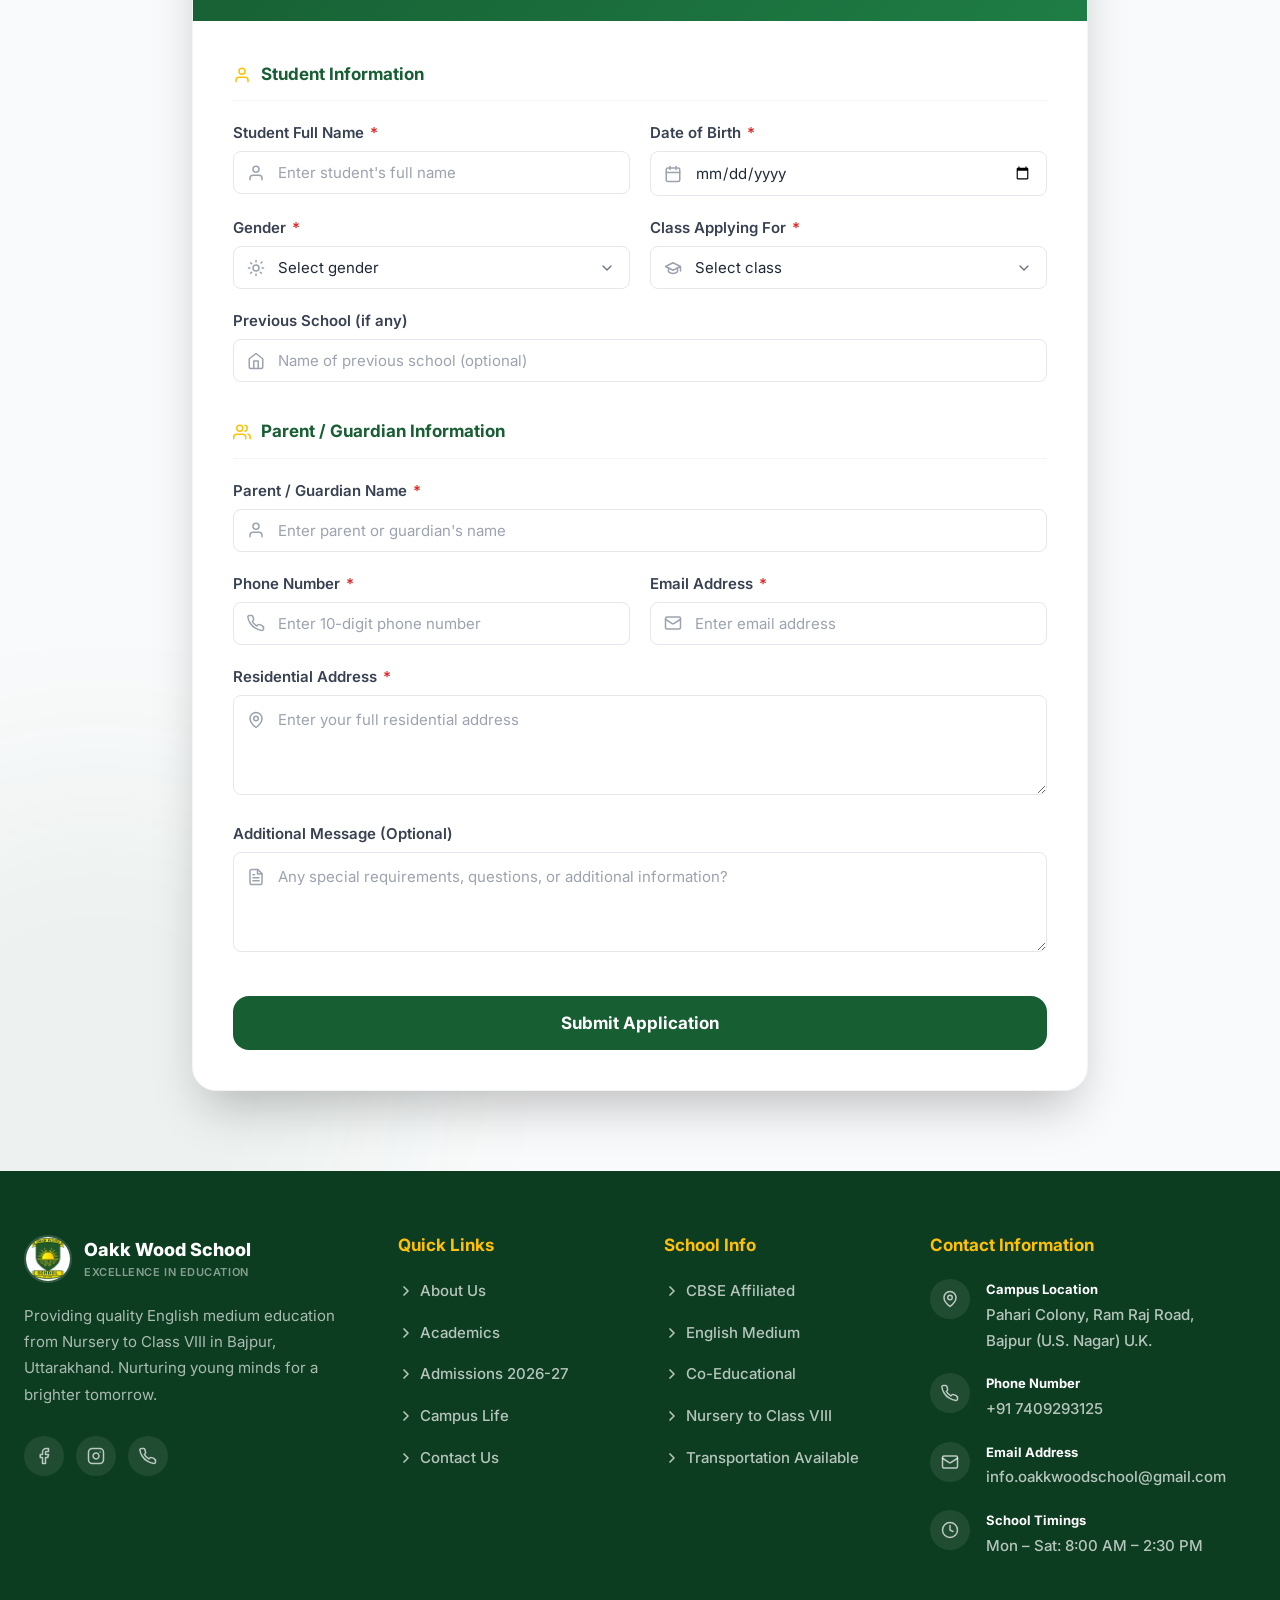
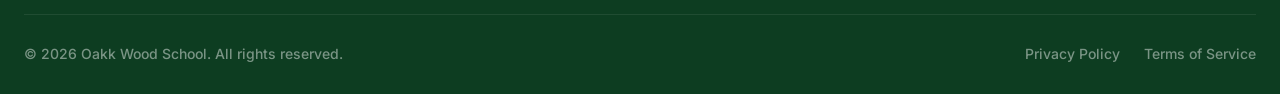
==== commit d33d1919: "Update index.html" ====
--- a/index.html
+++ b/index.html
@@ -154,19 +154,27 @@
   <div class="carousel">
   <div class="carousel-track">
     <!-- Images -->
-    <img src="/images/img1.jpg">
-    <img src="/images/img2.jpg">
-    <img src="/images/img3.jpg">
+   
+    <img src="/images/img1.jpeg">
+    <img src="/images/img2.jpeg">
+    <img src="/images/img3.jpeg">
     <img src="/images/img4.jpeg">
     <img src="/images/img5.jpeg">
+    <img src="/images/img6.jpeg">
+    <img src="/images/img7.jpeg">
+    <img src="/images/img8.jpeg">
+    <img src="/images/img9.jpeg">
+    <img src="/images/img10.jpeg">
+    <img src="/images/img11.jpeg">
+    <img src="/images/img12.jpeg">
+    <img src="/images/img13.jpeg">
+    <img src="/images/img14.jpeg">
+    <img src="/images/img15.jpeg">
+    
    
 
     <!-- Duplicate for infinite -->
-    <img src="/images/img1.jpg">
-    <img src="/images/img2.jpg">
-    <img src="/images/img3.jpg">
-    <img src="/images/img4.jpeg">
-    <img src="/images/img5.jpeg">
+    
 
   </div>
 
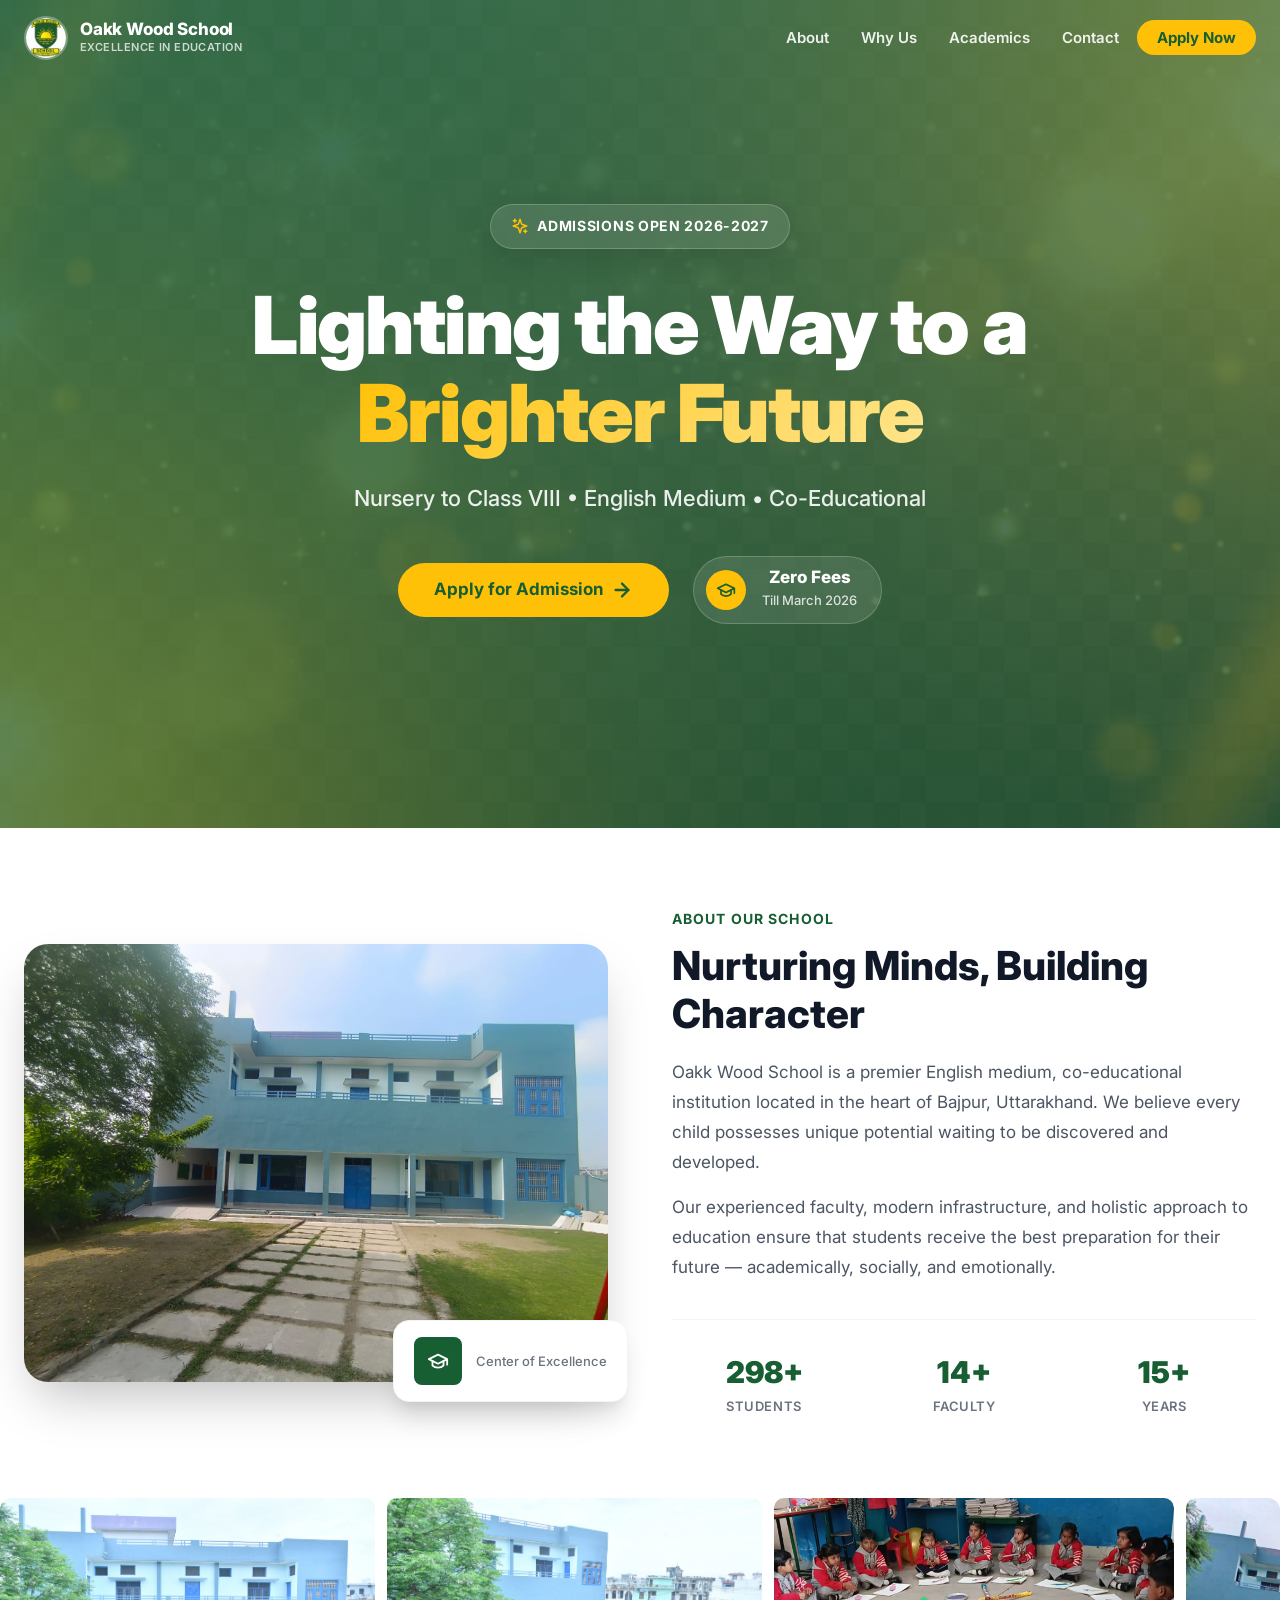
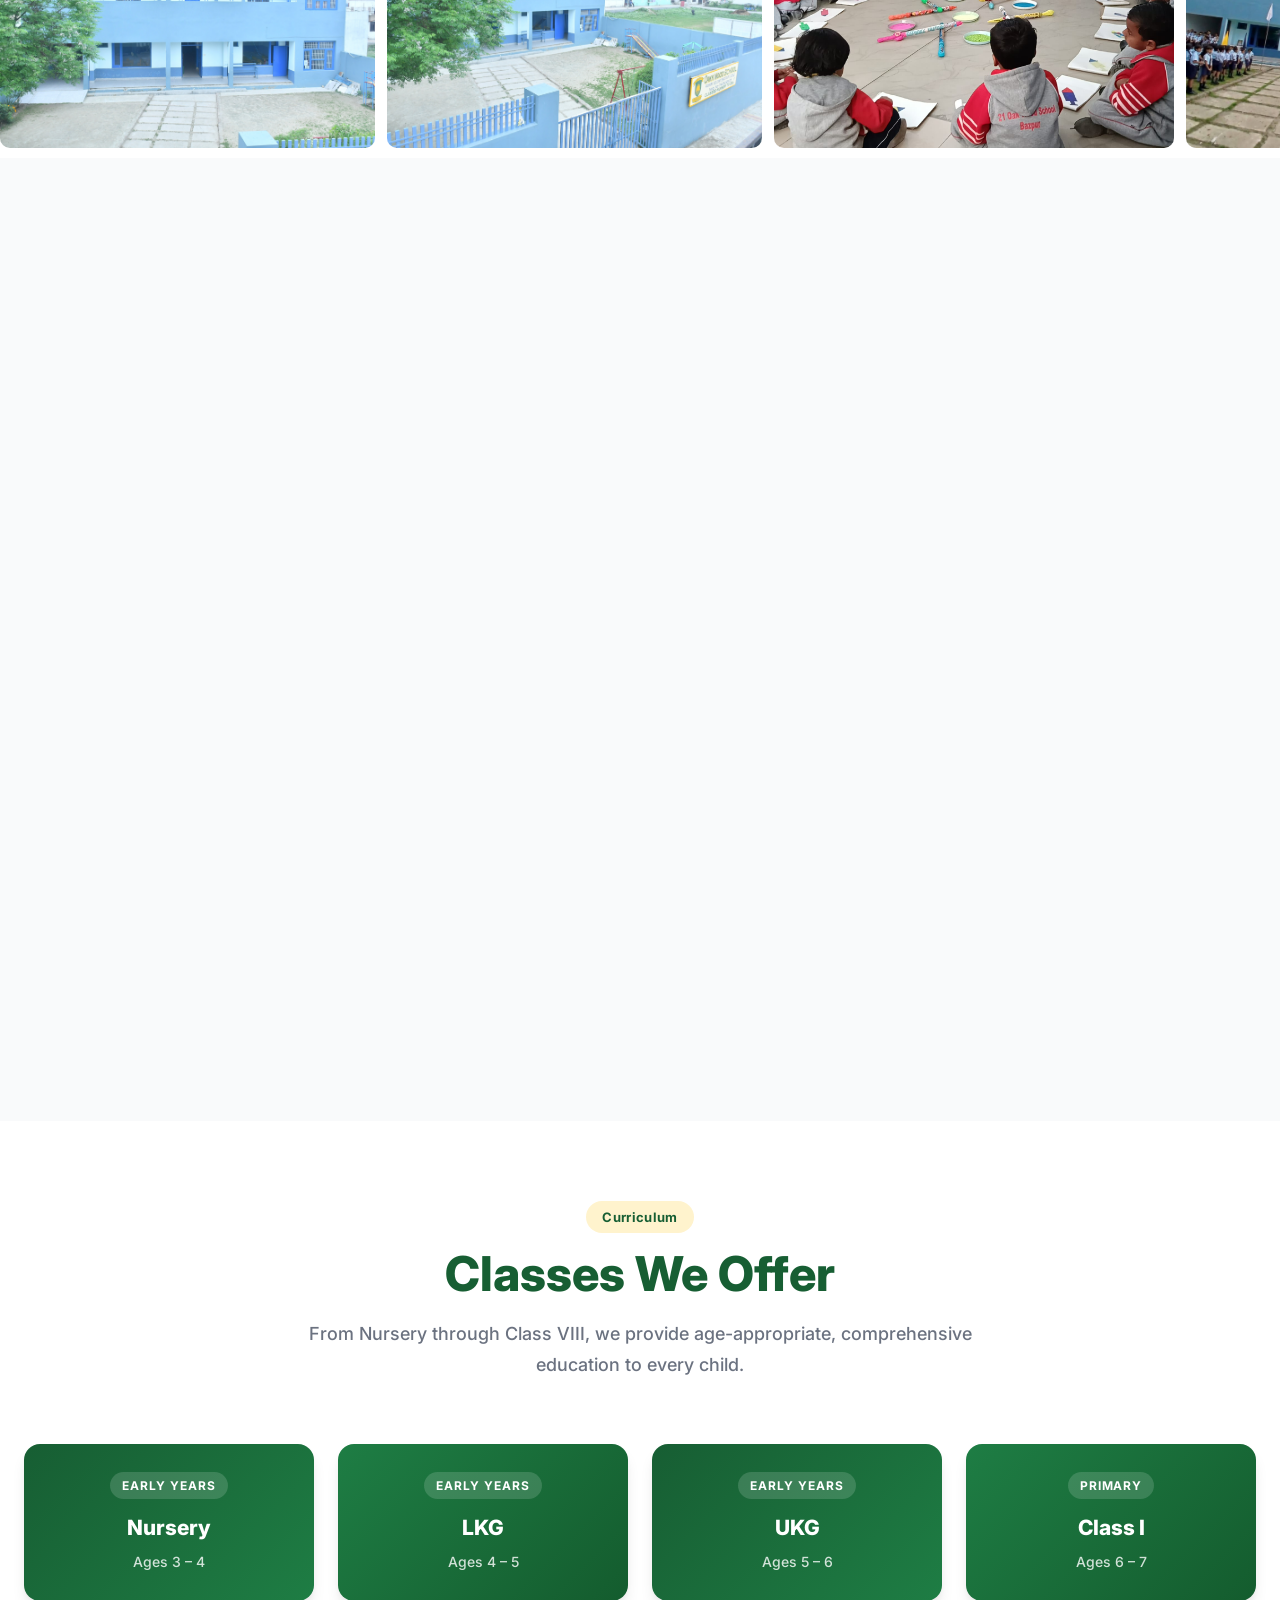
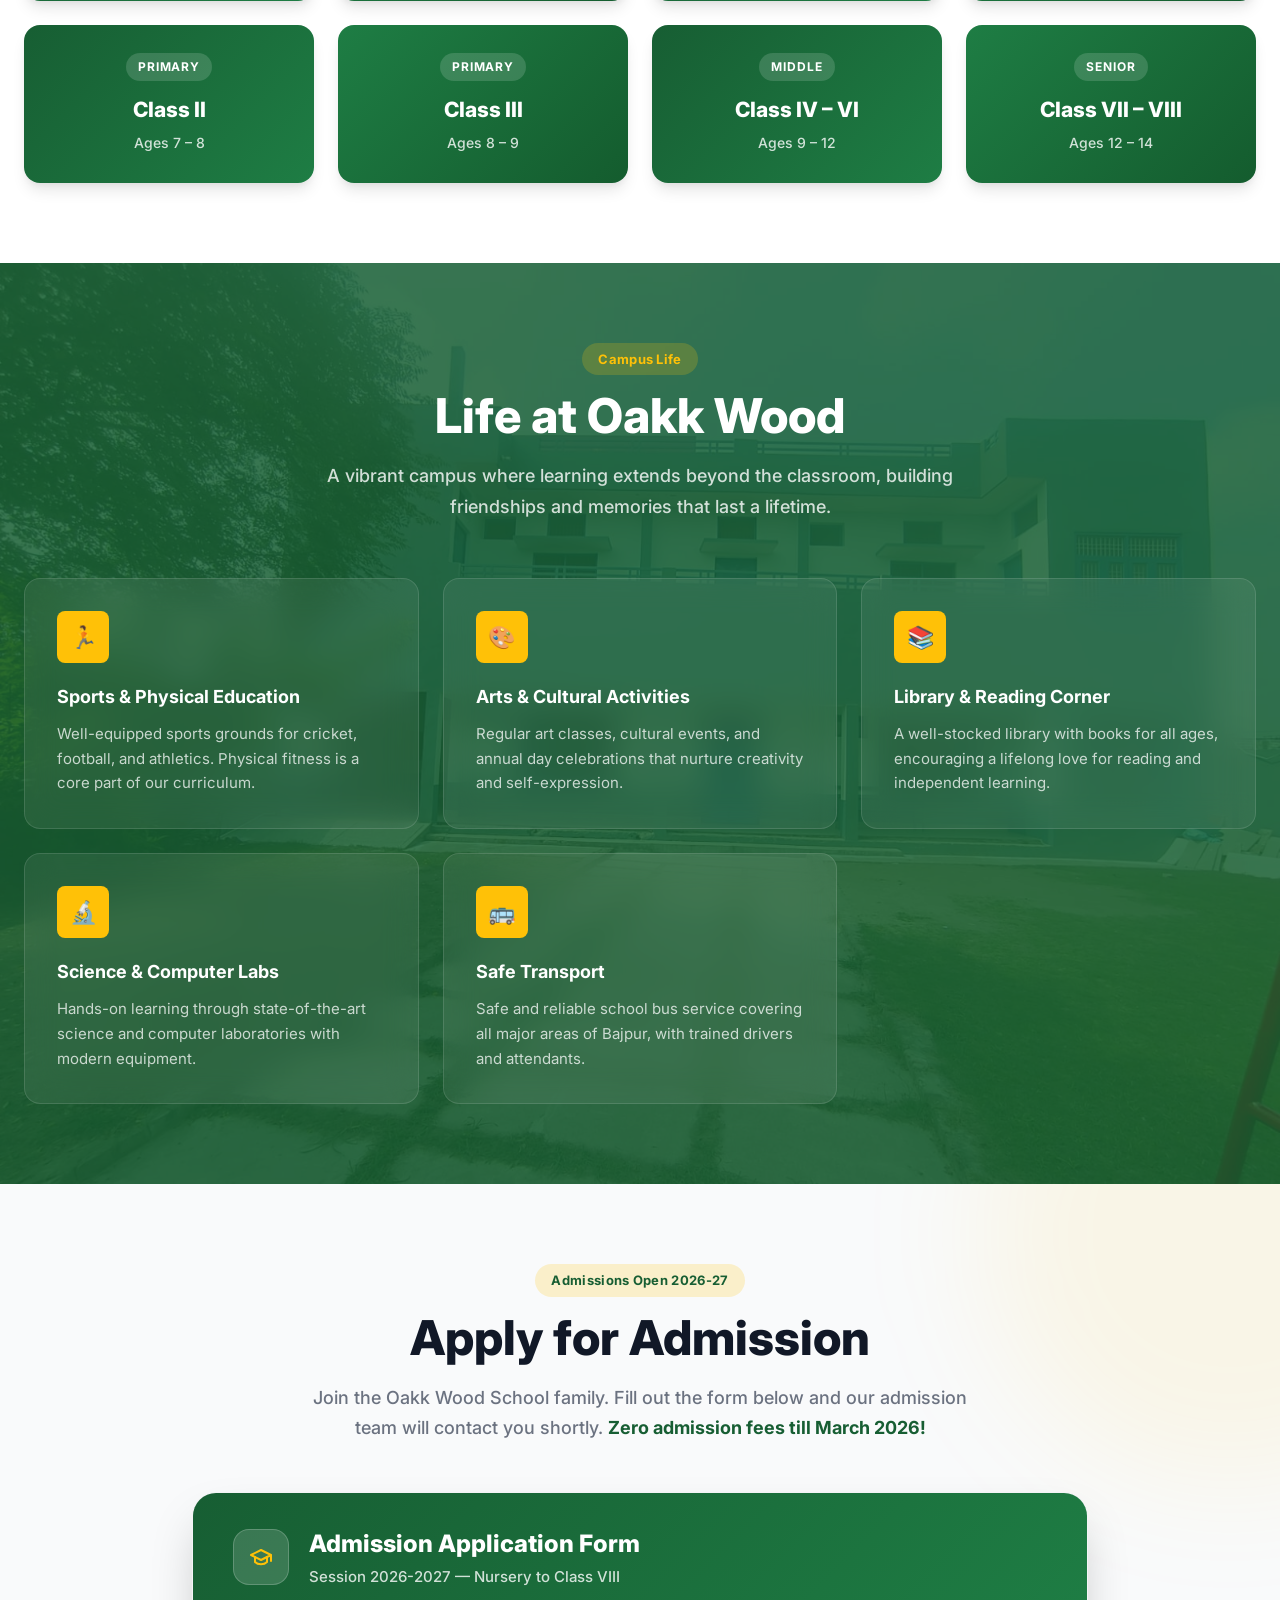
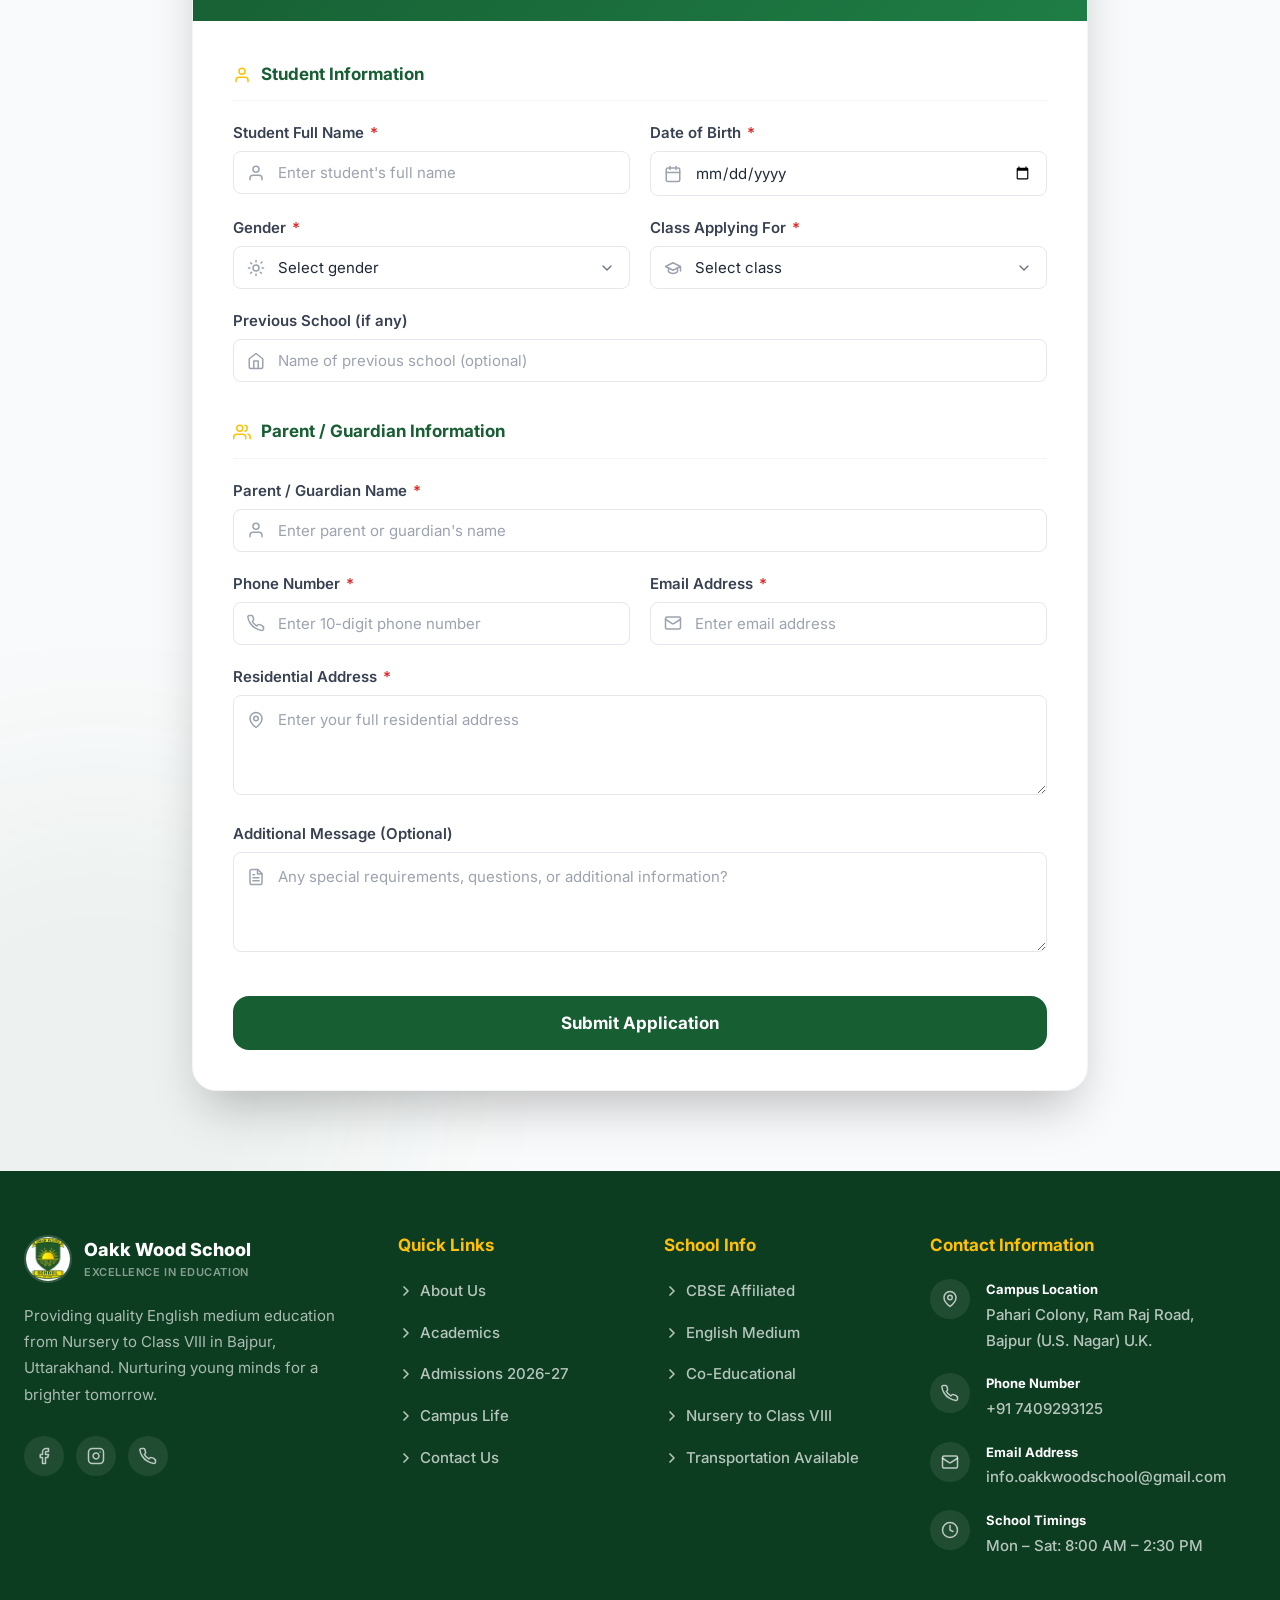
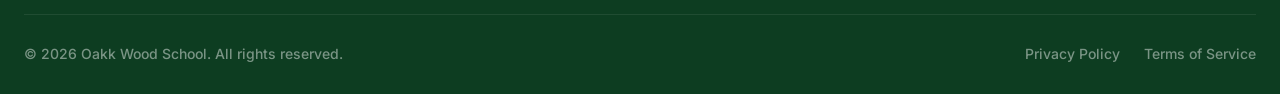
==== commit c6827e1c: "Update index.html" ====
--- a/index.html
+++ b/index.html
@@ -155,8 +155,8 @@
   <div class="carousel-track">
     <!-- Images -->
    
-    <img src="/images/img1.jpeg">
-    <img src="/images/img2.jpeg">
+    <img src="/images/img1.jpg">
+    <img src="/images/img2.jpg">
     <img src="/images/img3.jpeg">
     <img src="/images/img4.jpeg">
     <img src="/images/img5.jpeg">
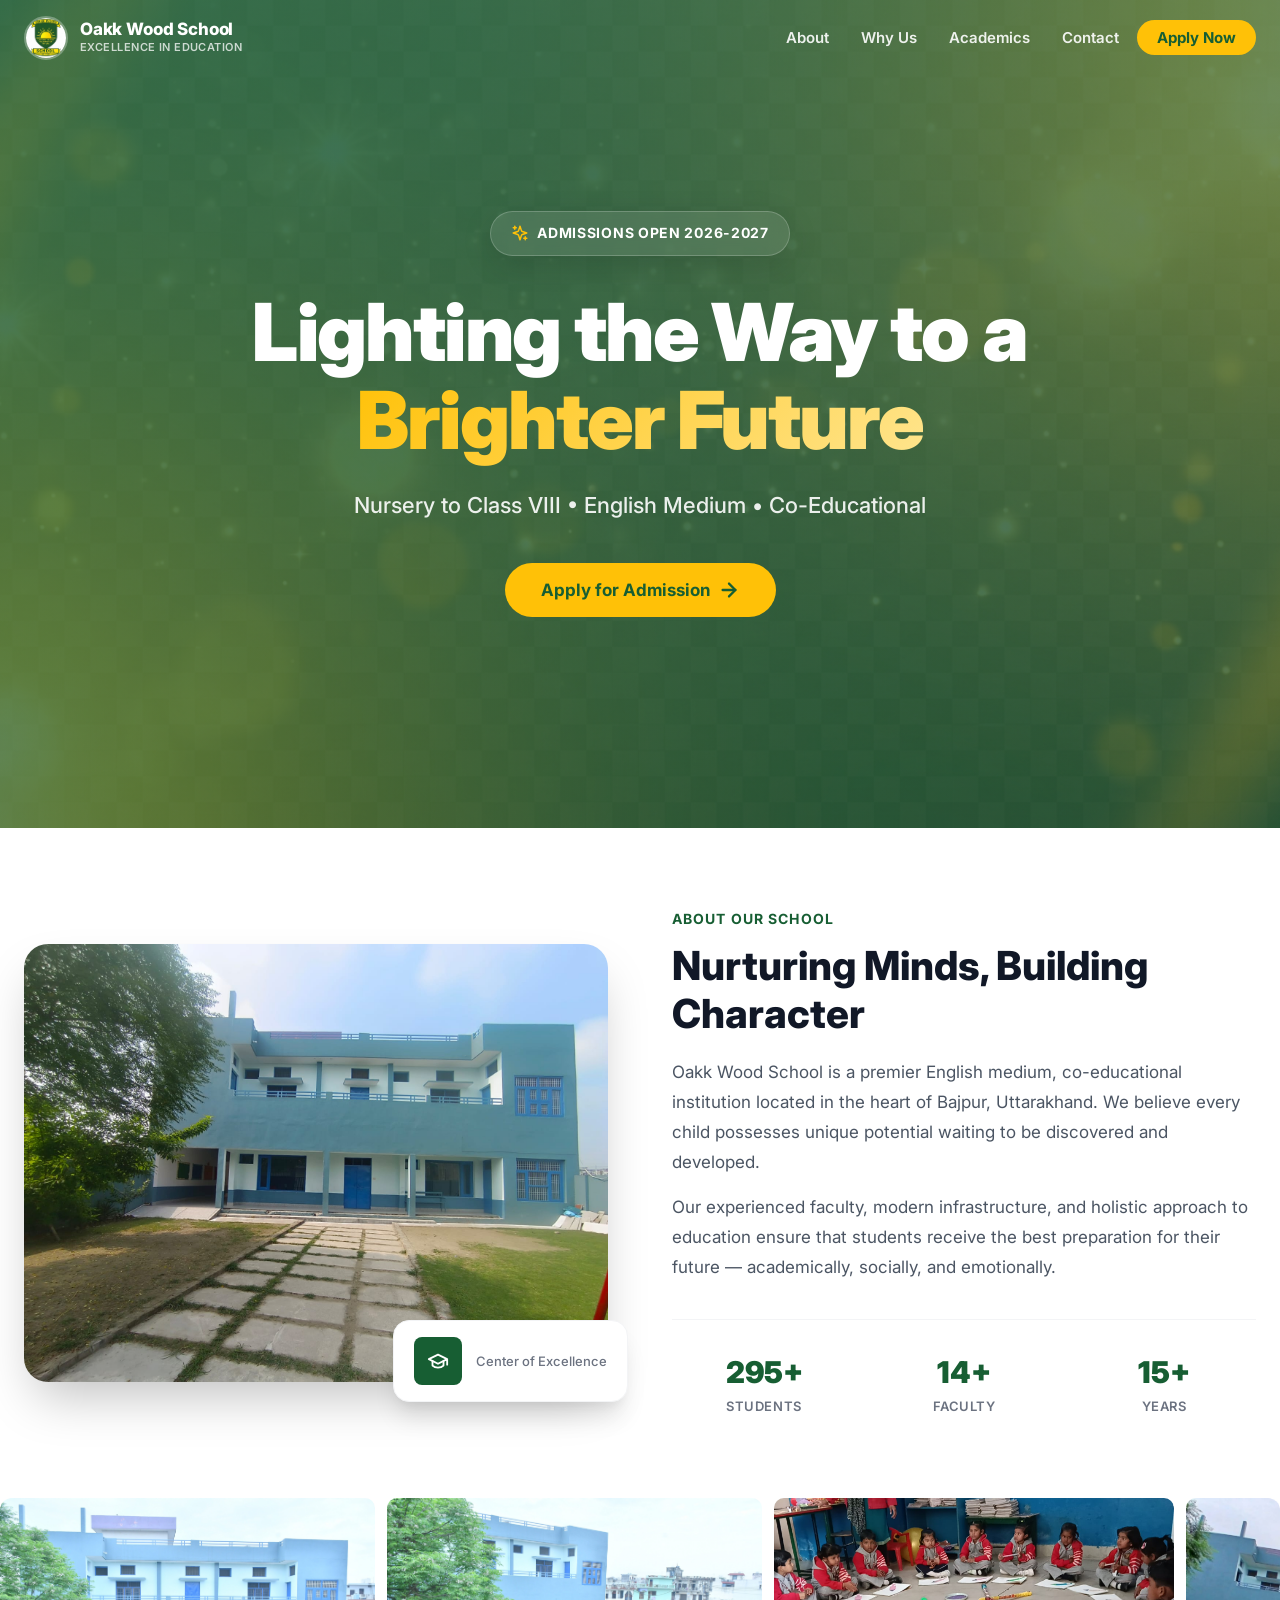
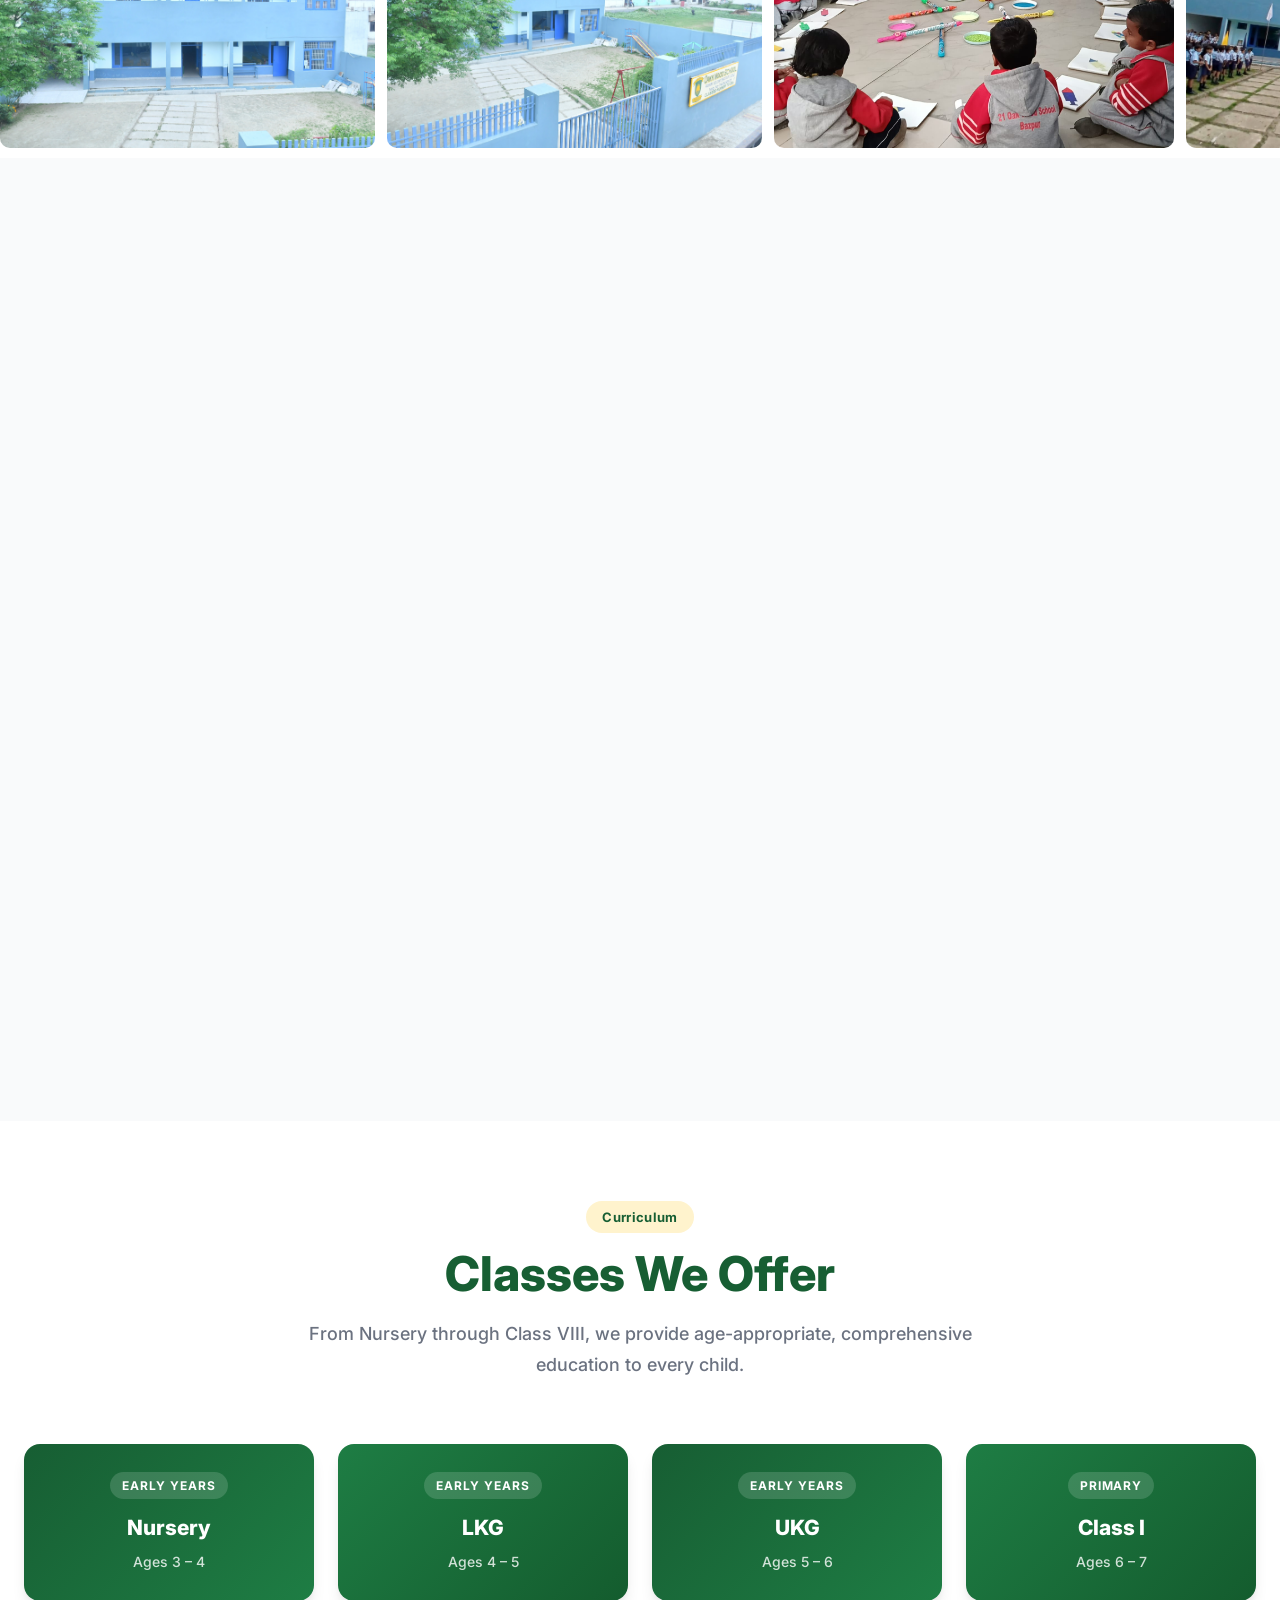
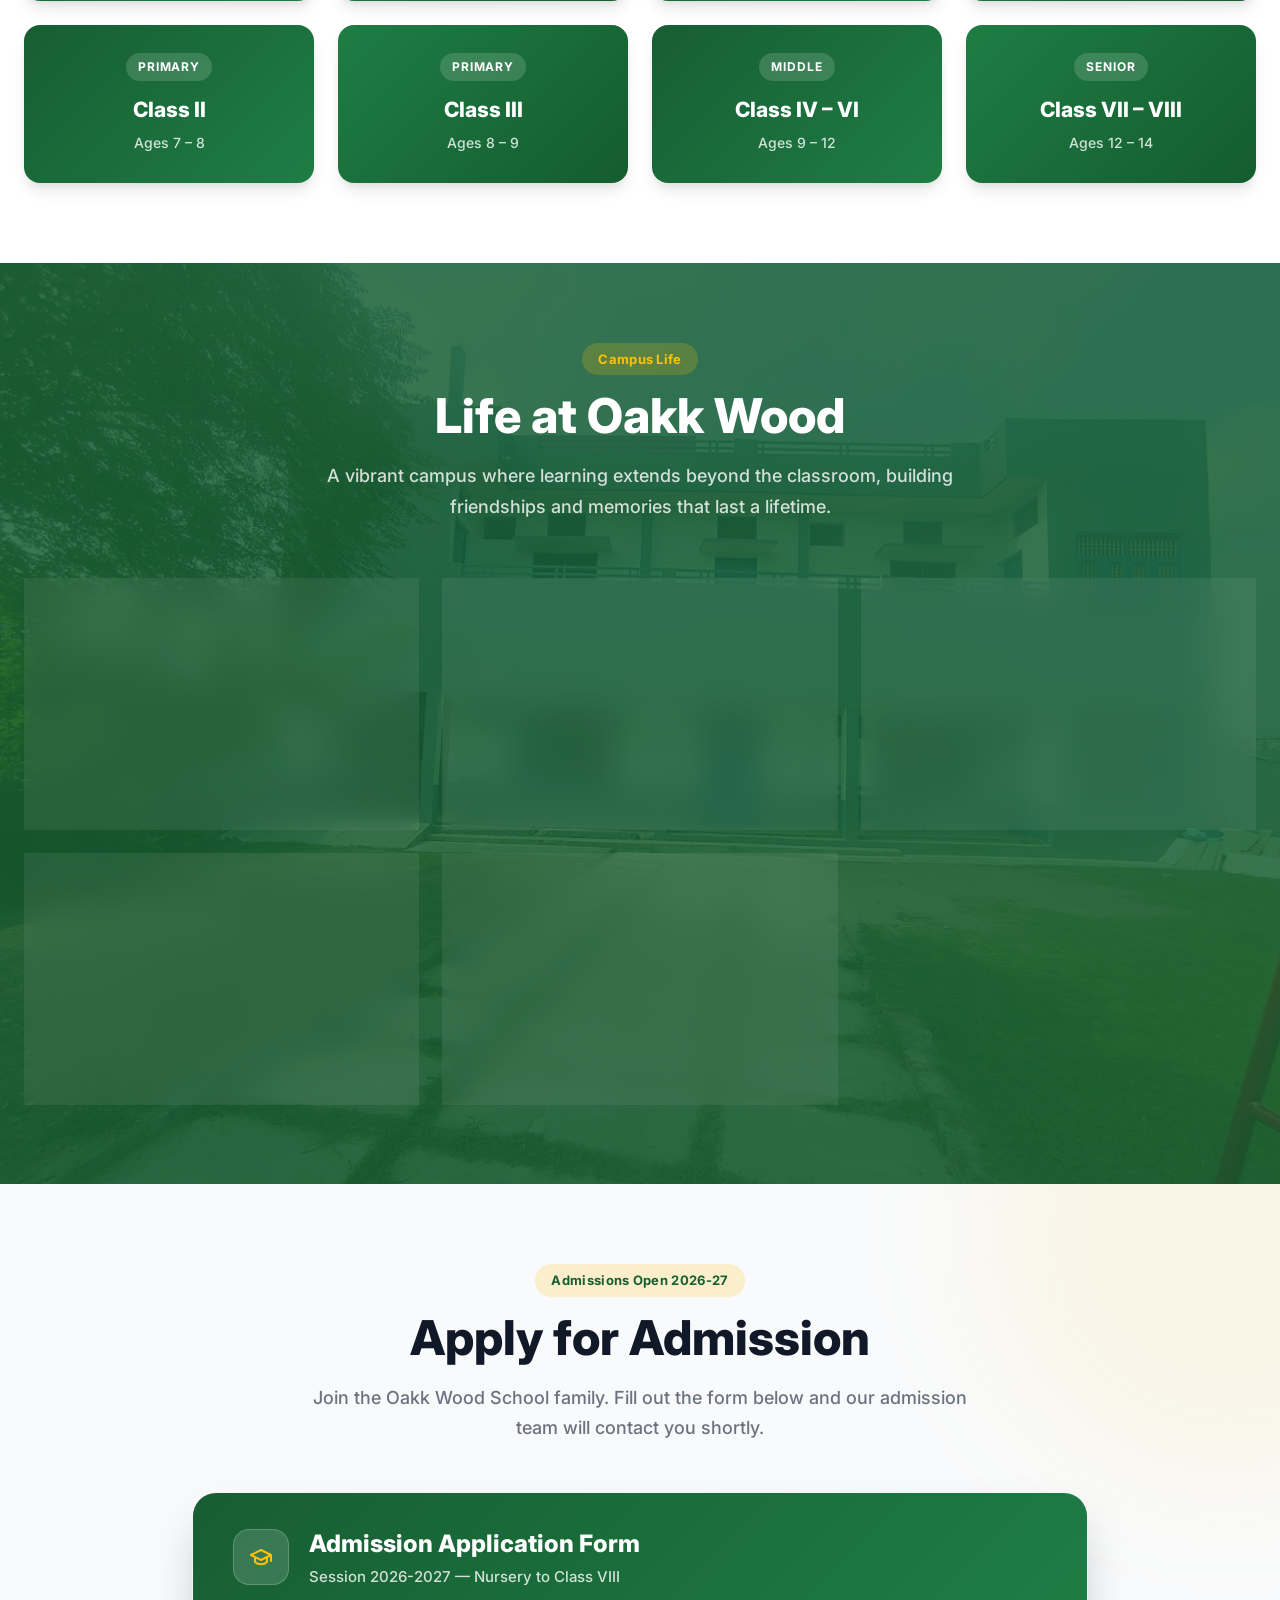
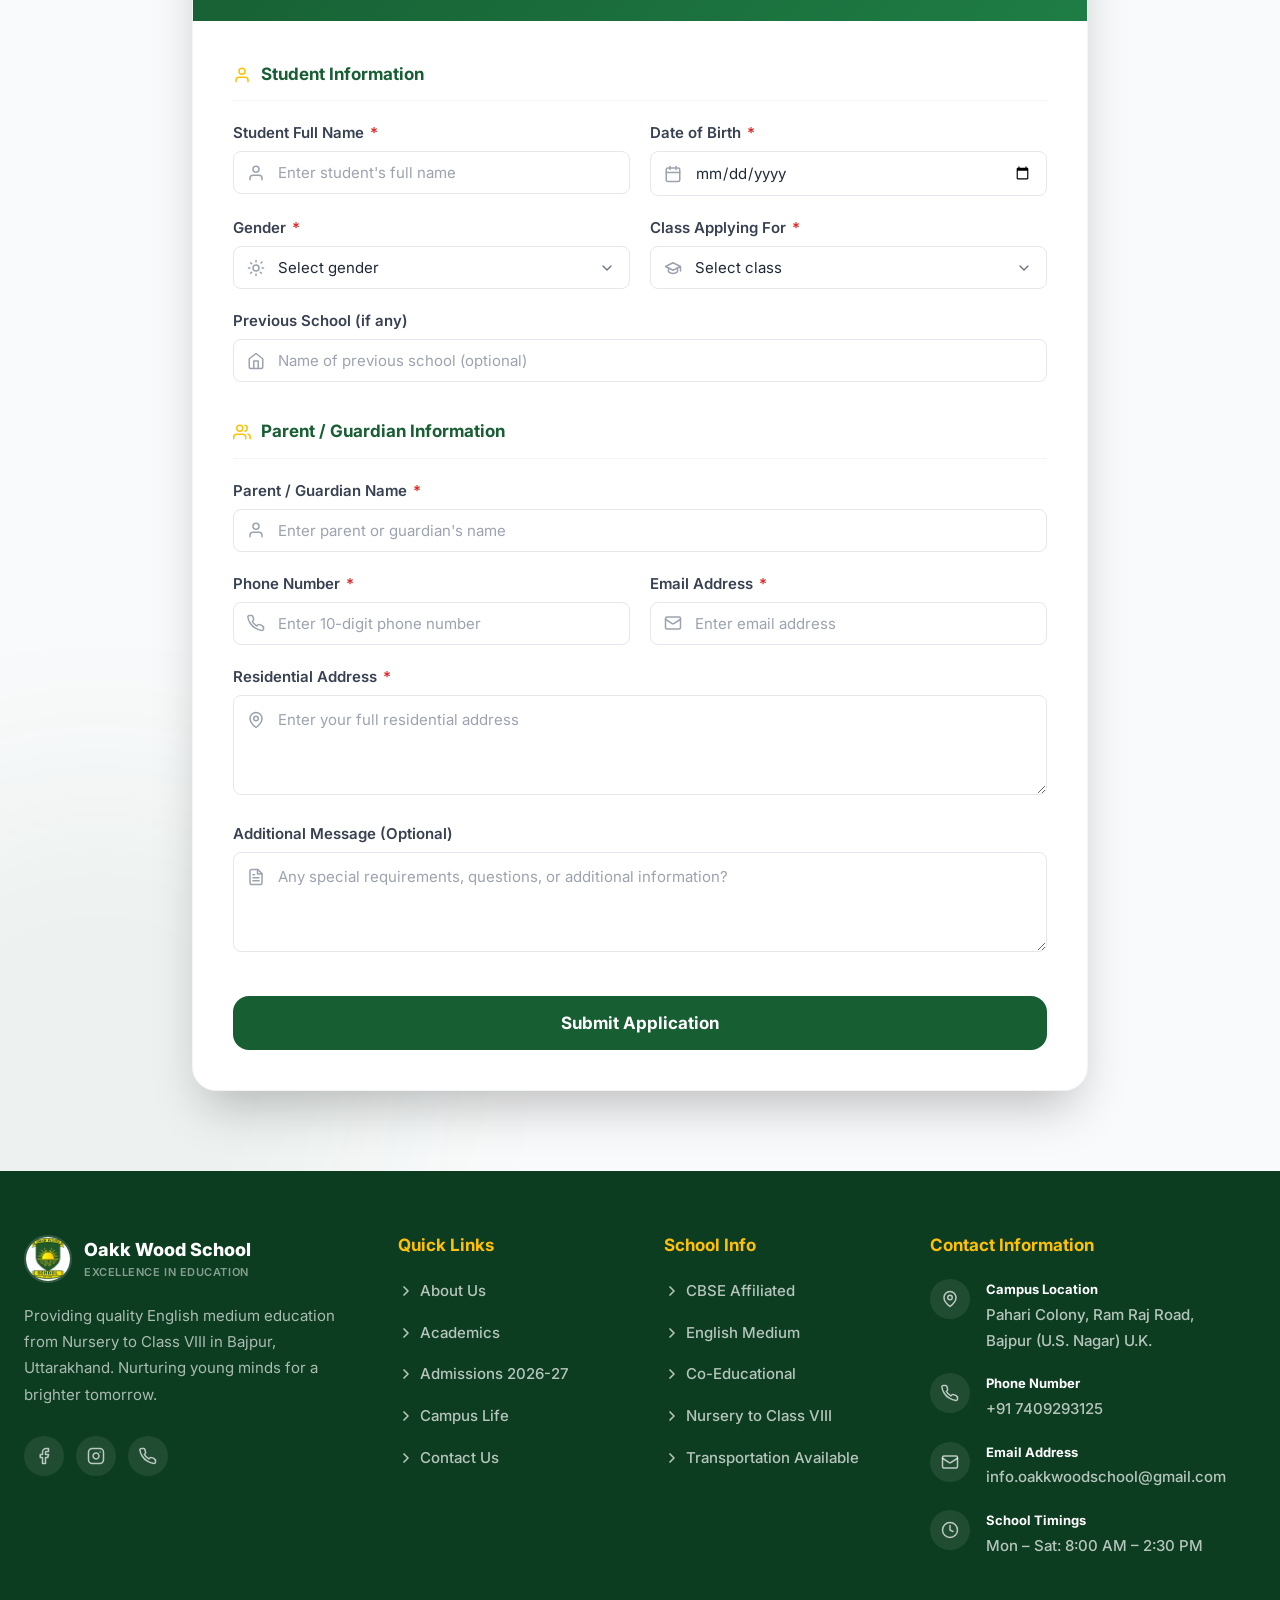
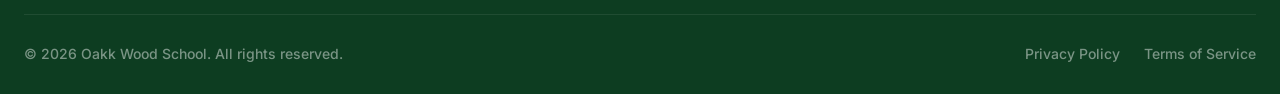
==== commit 6570508f: "Add admin dashboard and dynamic admission session controls. Co-authored-by: Cursor <cursoragent@curs" ====
--- a/index.html
+++ b/index.html
@@ -3,10 +3,10 @@
 <head>
   <meta charset="UTF-8" />
   <meta name="viewport" content="width=device-width, initial-scale=1.0" />
-  <title>Oakk Wood School - Admissions Open 2026-27 | Nursery to Class VIII</title>
-  <meta name="description" content="Oakk Wood School, Bajpur — Quality English Medium Co-Educational School offering Nursery to Class VIII. Admissions open for 2026-27. Zero fees till March 2026." />
+  <title>Oakk Wood School | Nursery to Class VIII</title>
+  <meta name="description" content="Oakk Wood School, Bajpur — Quality English Medium Co-Educational School offering Nursery to Class VIII." />
   <meta property="og:title" content="Oakk Wood School - Lighting the Way to a Brighter Future" />
-  <meta property="og:description" content="Quality English Medium education from Nursery to Class VIII. Admissions open for 2026-27. Located in Bajpur, Uttarakhand." />
+  <meta property="og:description" content="Quality English Medium education from Nursery to Class VIII. Located in Bajpur, Uttarakhand." />
   <meta property="og:type" content="website" />
   <link rel="icon" href="/favicon.svg" type="image/svg+xml" />
   <link rel="preconnect" href="https://fonts.googleapis.com" />
@@ -35,7 +35,7 @@
         <li><a href="#features">Why Us</a></li>
         <li><a href="#academics">Academics</a></li>
         <li><a href="#contact">Contact</a></li>
-        <li><a href="#admission" class="navbar-cta">Apply Now</a></li>
+        <li><a href="#admission" class="navbar-cta js-apply-cta" data-apply-label="Apply Now"><span class="js-apply-label">Apply Now</span></a></li>
       </ul>
 
       <button class="navbar-toggle" id="navToggle" aria-label="Toggle menu">
@@ -53,7 +53,7 @@
   <a href="#features">Why Choose Us</a>
   <a href="#academics">Academics</a>
   <a href="#contact">Contact</a>
-  <a href="#admission" class="cta">Apply for Admission</a>
+  <a href="#admission" class="cta js-apply-cta" data-apply-label="Apply for Admission"><span class="js-apply-label">Apply for Admission</span></a>
 </div>
 
 <!-- ============================================================
@@ -67,9 +67,9 @@
   <div class="hero-overlay"></div>
 
   <div class="hero-content">
-    <div class="hero-badge">
+    <div class="hero-badge" id="heroBadge">
       <svg xmlns="http://www.w3.org/2000/svg" width="18" height="18" viewBox="0 0 24 24" fill="none" stroke="currentColor" stroke-width="2" stroke-linecap="round" stroke-linejoin="round"><path d="m12 3-1.912 5.813a2 2 0 0 1-1.275 1.275L3 12l5.813 1.912a2 2 0 0 1 1.275 1.275L12 21l1.912-5.813a2 2 0 0 1 1.275-1.275L21 12l-5.813-1.912a2 2 0 0 1-1.275-1.275L12 3Z"/><path d="M5 3v4"/><path d="M19 17v4"/><path d="M3 5h4"/><path d="M17 19h4"/></svg>
-      Admissions Open 2026-2027
+      <span id="heroBadgeText">Admissions Open 2026-2027</span>
     </div>
 
     <h1 class="hero-title">
@@ -82,20 +82,10 @@
     </p>
 
     <div class="hero-actions">
-      <a href="#admission" class="btn btn-secondary">
-        Apply for Admission
+      <a href="#admission" class="btn btn-secondary js-apply-cta" data-apply-label="Apply for Admission">
+        <span class="js-apply-label">Apply for Admission</span>
         <svg xmlns="http://www.w3.org/2000/svg" width="22" height="22" viewBox="0 0 24 24" fill="none" stroke="currentColor" stroke-width="2.5" stroke-linecap="round" stroke-linejoin="round"><path d="M5 12h14"/><path d="m12 5 7 7-7 7"/></svg>
       </a>
-
-      <div class="hero-zero-fees">
-        <div class="hero-zero-fees-icon">
-          <svg xmlns="http://www.w3.org/2000/svg" width="20" height="20" viewBox="0 0 24 24" fill="none" stroke="currentColor" stroke-width="2" stroke-linecap="round" stroke-linejoin="round"><path d="M22 10v6M2 10l10-5 10 5-10 5z"/><path d="M6 12v5c3 3 9 3 12 0v-5"/></svg>
-        </div>
-        <div class="hero-zero-fees-text">
-          <strong>Zero Fees</strong>
-          <span>Till March 2026</span>
-        </div>
-      </div>
     </div>
   </div>
 </section>
@@ -353,11 +343,10 @@
   <div class="container">
     <div class="admission-inner">
       <div class="admission-header" data-animate>
-        <span class="badge badge-secondary">Admissions Open 2026-27</span>
-        <h2 class="section-title" style="margin-top: 0.75rem;">Apply for Admission</h2>
-        <p class="section-subtitle">
+        <span class="badge badge-secondary" id="admissionBadge">Admissions Open 2026-27</span>
+        <h2 class="section-title" id="admissionTitle" style="margin-top: 0.75rem;">Apply for Admission</h2>
+        <p class="section-subtitle" id="admissionSubtitle">
           Join the Oakk Wood School family. Fill out the form below and our admission team will contact you shortly.
-          <strong style="color: var(--primary);">Zero admission fees till March 2026!</strong>
         </p>
       </div>
 
@@ -368,7 +357,7 @@
           </div>
           <div>
             <div class="admission-card-title">Admission Application Form</div>
-            <div class="admission-card-subtitle">Session 2026-2027 — Nursery to Class VIII</div>
+            <div class="admission-card-subtitle" id="admissionCardSubtitle">Session 2026-2027 — Nursery to Class VIII</div>
           </div>
         </div>
 
@@ -383,6 +372,15 @@
           <button class="success-back" onclick="resetForm()">
             ← Submit Another Application
           </button>
+        </div>
+
+        <div id="admissionClosedState" class="admission-closed" hidden>
+          <div class="admission-closed-icon">
+            <svg xmlns="http://www.w3.org/2000/svg" width="36" height="36" viewBox="0 0 24 24" fill="none" stroke="currentColor" stroke-width="2" stroke-linecap="round" stroke-linejoin="round"><circle cx="12" cy="12" r="10"/><polyline points="12 6 12 12 16 14"/></svg>
+          </div>
+          <h3>Admissions Currently Closed</h3>
+          <p>Please contact the school for details about the upcoming session and how to apply.</p>
+          <a href="#contact" class="btn btn-primary">Contact Us</a>
         </div>
 
         <!-- Form State -->
@@ -574,9 +572,9 @@
             </a>
           </li>
           <li>
-            <a href="#admission">
+            <a href="#admission" class="js-apply-cta" id="footerAdmissionLink" data-apply-label="Admissions">
               <svg xmlns="http://www.w3.org/2000/svg" width="14" height="14" viewBox="0 0 24 24" fill="none" stroke="currentColor" stroke-width="2.5" stroke-linecap="round" stroke-linejoin="round"><path d="m9 18 6-6-6-6"/></svg>
-              Admissions 2026-27
+              <span class="js-apply-label">Admissions 2026-27</span>
             </a>
           </li>
           <li>
--- a/style.css
+++ b/style.css
@@ -63,6 +63,10 @@
   -webkit-font-smoothing: antialiased;
 }
 
+[hidden] {
+  display: none !important;
+}
+
 img {
   max-width: 100%;
   display: block;
@@ -543,41 +547,33 @@
   transform: translateY(-2px);
 }
 
-.hero-zero-fees {
-  display: flex;
-  align-items: center;
-  gap: 1rem;
-  background: rgba(255,255,255,0.1);
-  backdrop-filter: blur(8px);
-  border: 1px solid rgba(255,255,255,0.2);
-  border-radius: var(--radius-full);
-  padding: 0.625rem 1.5rem 0.625rem 0.75rem;
-}
-
-.hero-zero-fees-icon {
-  width: 2.5rem;
-  height: 2.5rem;
+.admission-closed {
+  text-align: center;
+  padding: 3rem 1.5rem;
+}
+
+.admission-closed-icon {
+  width: 4.5rem;
+  height: 4.5rem;
+  margin: 0 auto 1.25rem;
   border-radius: 50%;
-  background: var(--secondary);
+  background: var(--green-light);
+  color: var(--primary);
   display: flex;
   align-items: center;
   justify-content: center;
-  flex-shrink: 0;
+}
+
+.admission-closed h3 {
   color: var(--primary);
-}
-
-.hero-zero-fees-text strong {
-  display: block;
-  color: var(--white);
-  font-size: 1.0625rem;
-  font-weight: 800;
-  line-height: 1.2;
-}
-
-.hero-zero-fees-text span {
-  color: rgba(255,255,255,0.8);
-  font-size: 0.8125rem;
-  font-weight: 500;
+  font-size: 1.5rem;
+  margin-bottom: 0.5rem;
+}
+
+.admission-closed p {
+  color: var(--gray-500);
+  max-width: 28rem;
+  margin: 0 auto 1.5rem;
 }
 
 /* ---- ABOUT ---- */
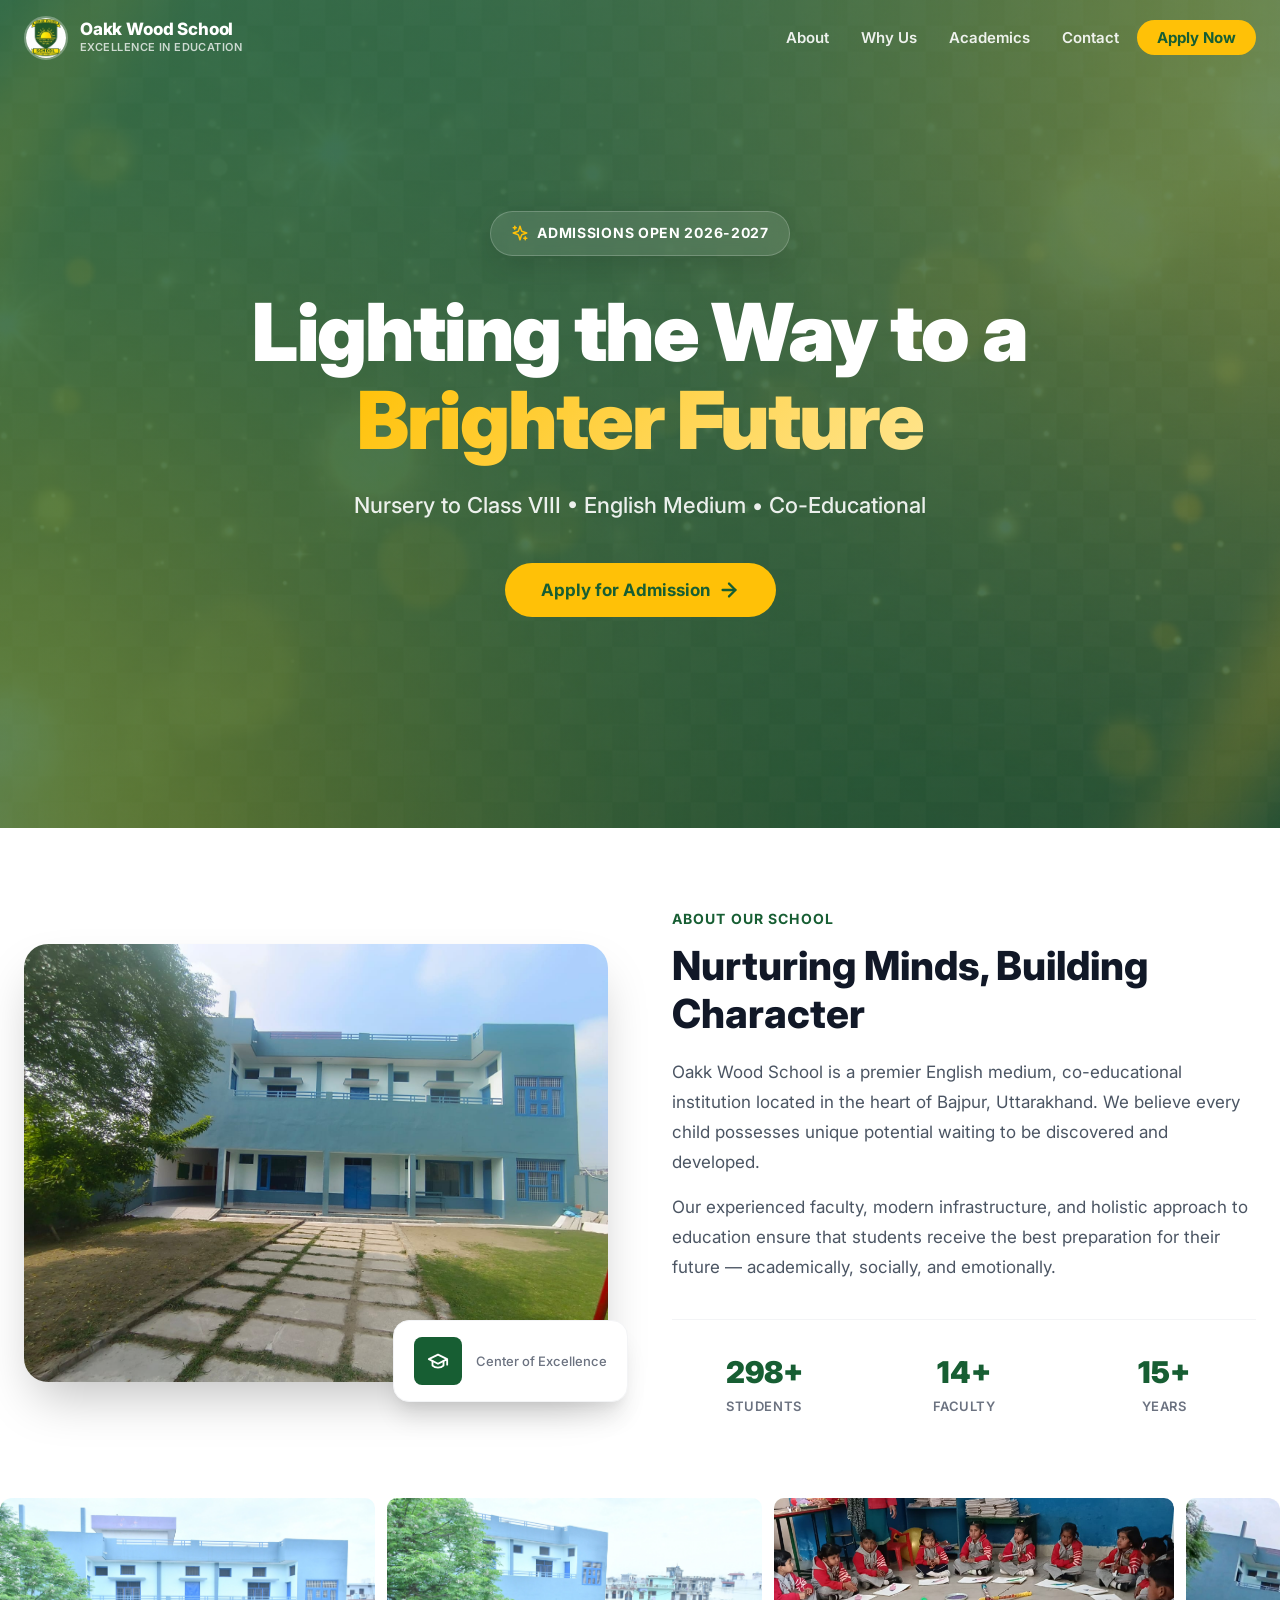
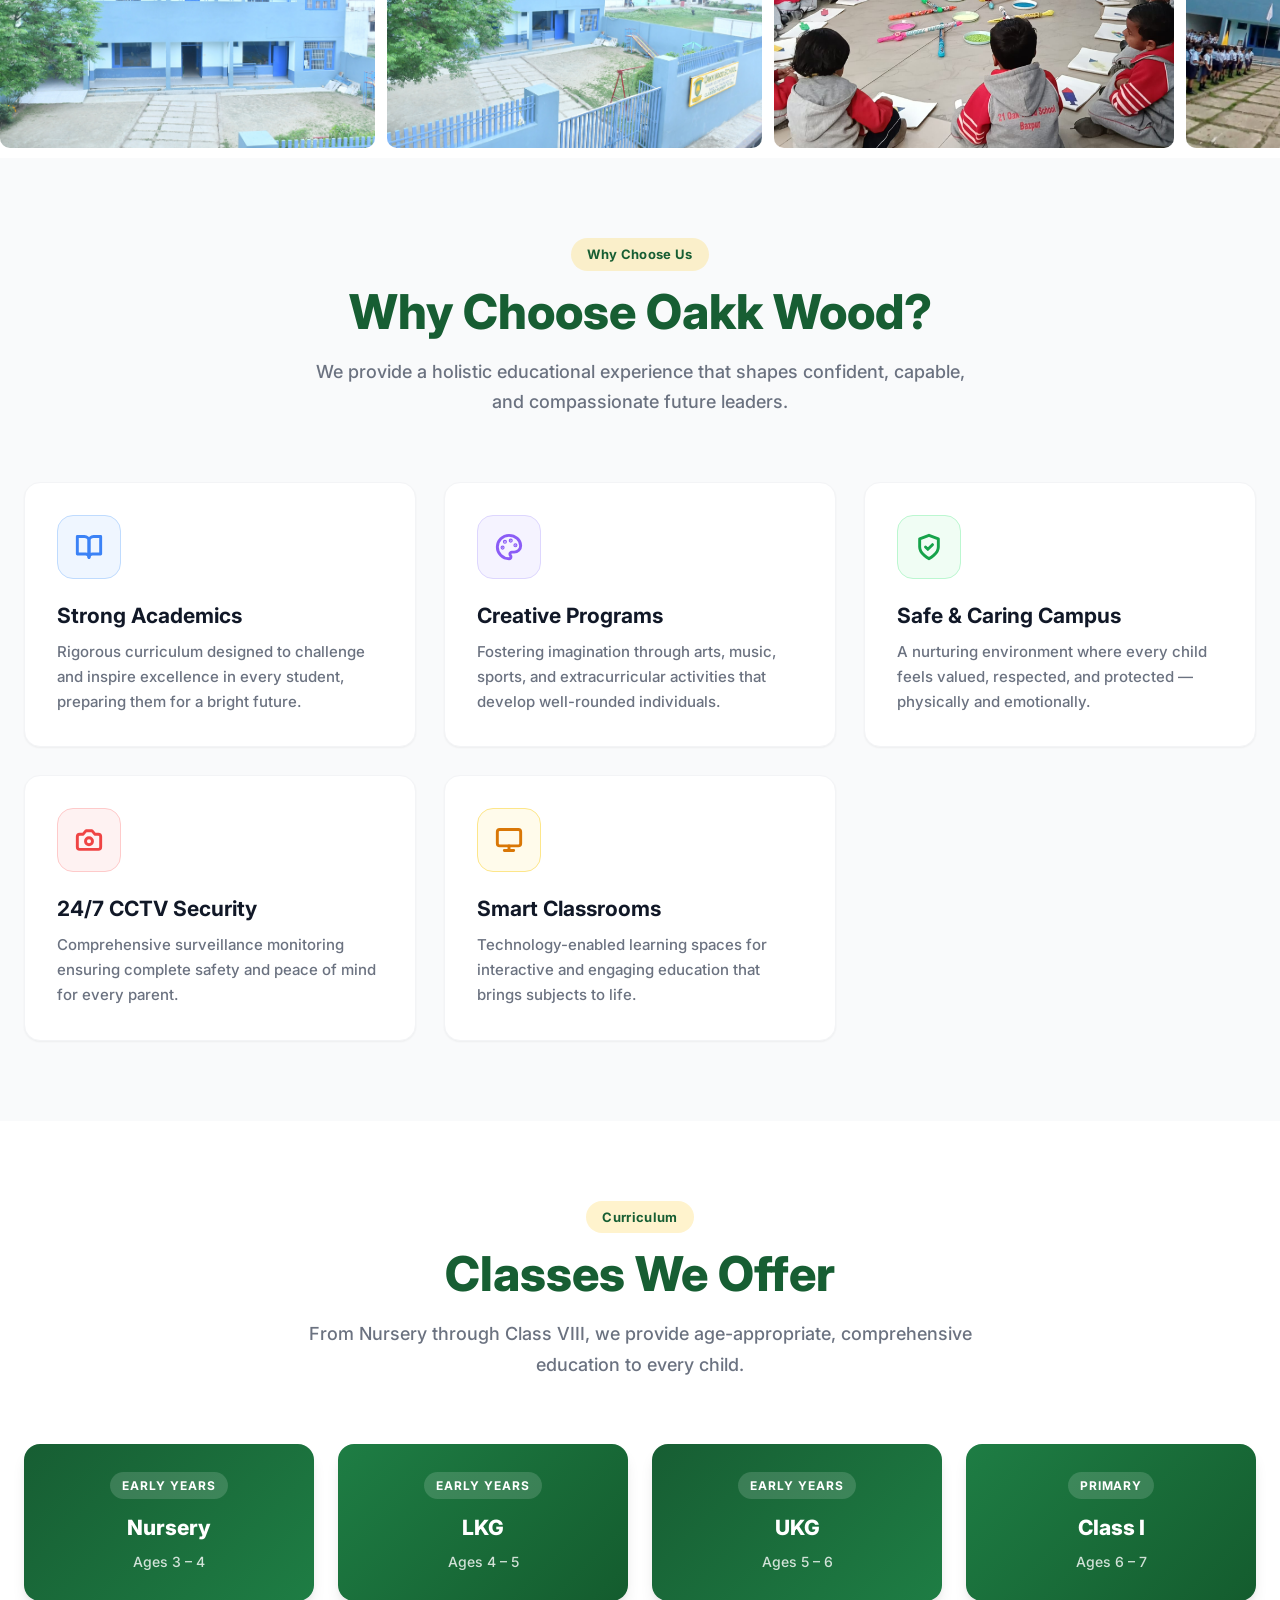
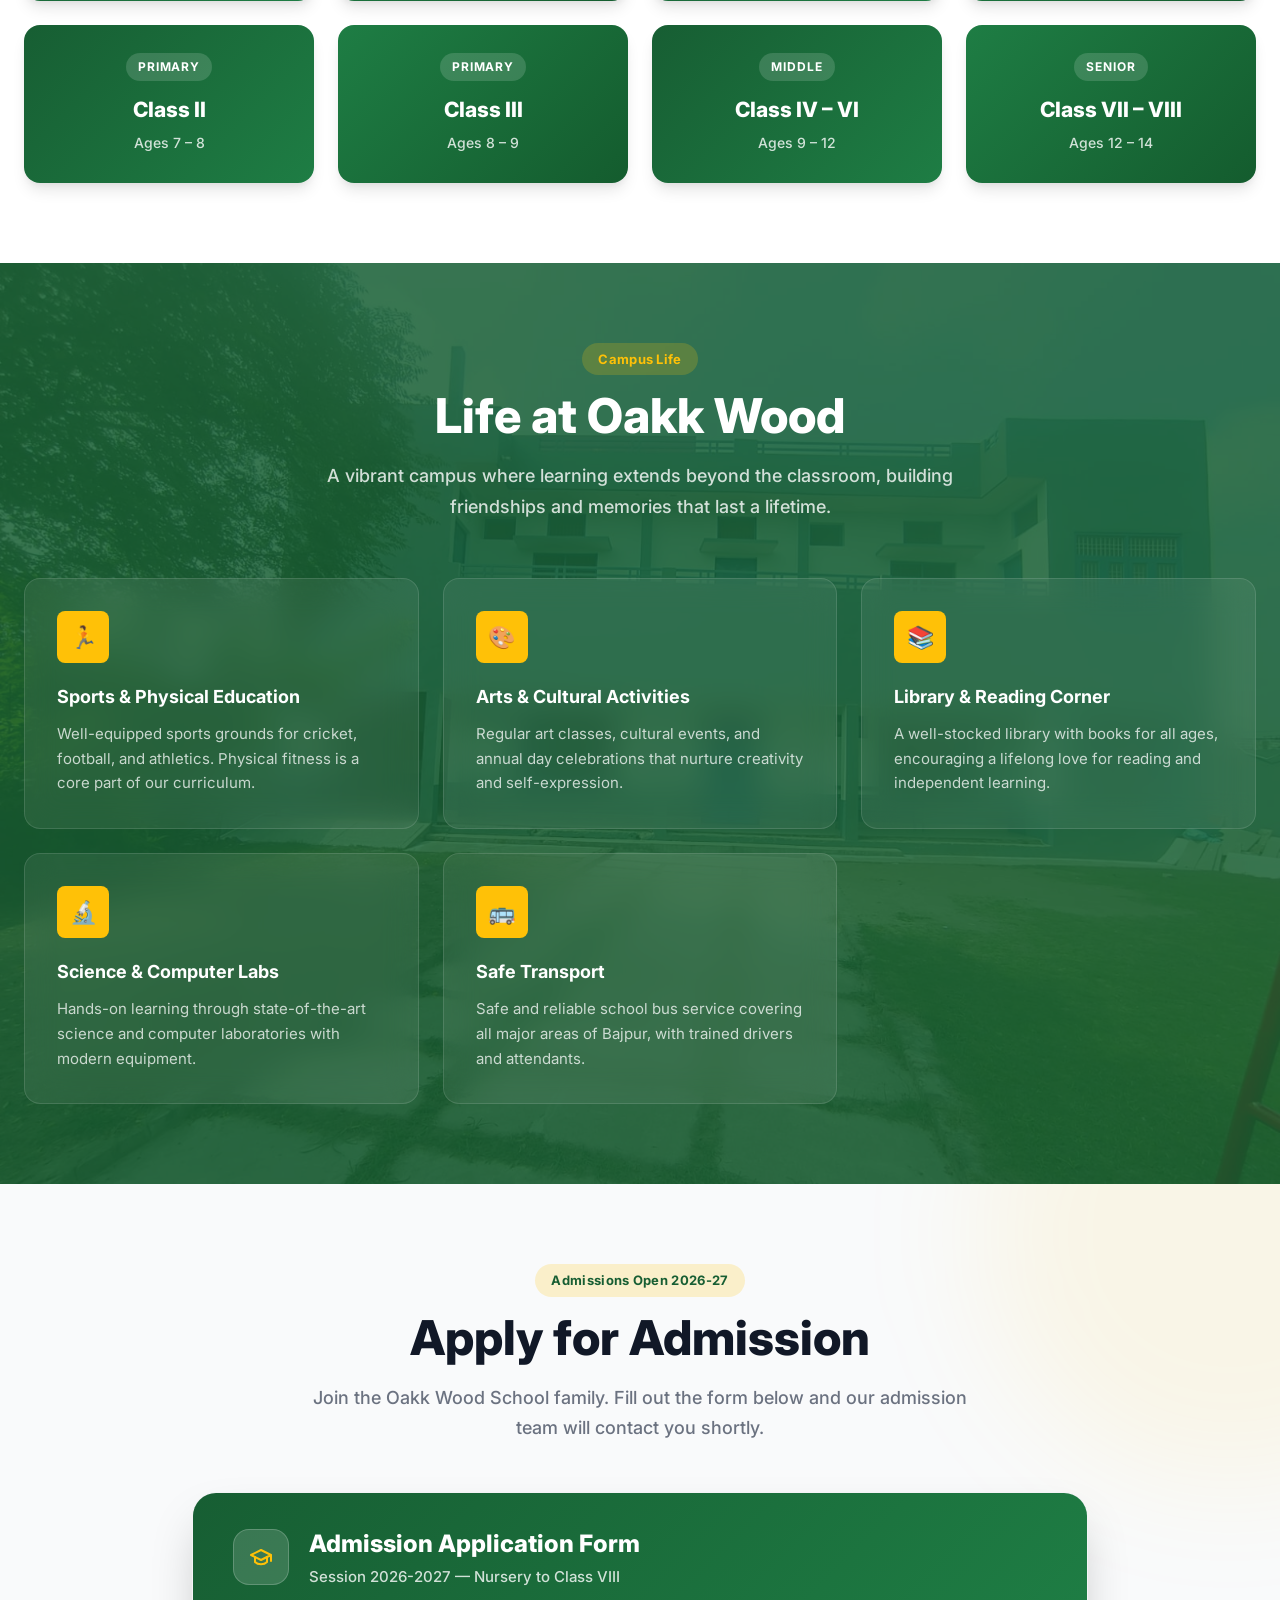
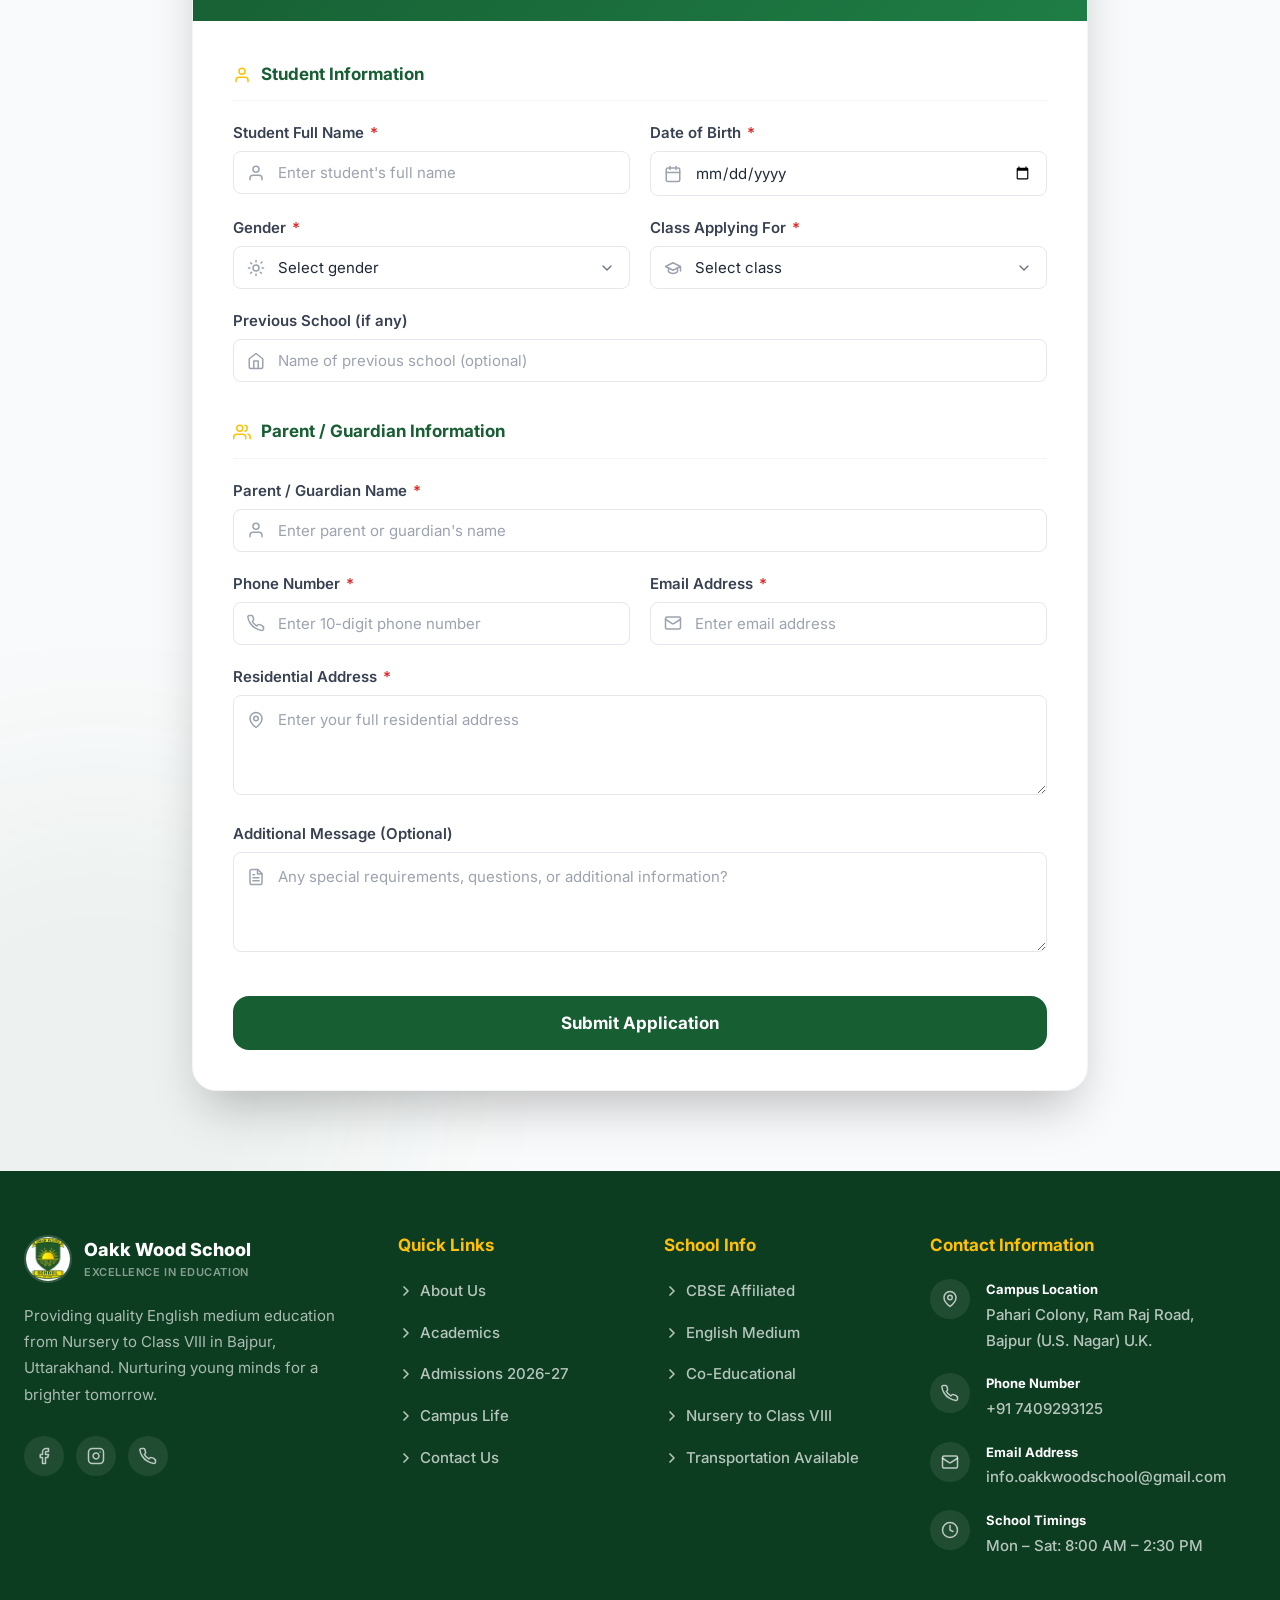
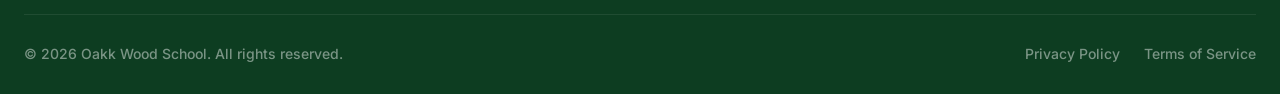
==== commit 87d412a7: "Simplify the admin dashboard and switch the public form to Contact Us when admissions are closed. Co" ====
--- a/index.html
+++ b/index.html
@@ -67,7 +67,7 @@
   <div class="hero-overlay"></div>
 
   <div class="hero-content">
-    <div class="hero-badge" id="heroBadge">
+    <div class="hero-badge js-admissions-only" id="heroBadge">
       <svg xmlns="http://www.w3.org/2000/svg" width="18" height="18" viewBox="0 0 24 24" fill="none" stroke="currentColor" stroke-width="2" stroke-linecap="round" stroke-linejoin="round"><path d="m12 3-1.912 5.813a2 2 0 0 1-1.275 1.275L3 12l5.813 1.912a2 2 0 0 1 1.275 1.275L12 21l1.912-5.813a2 2 0 0 1 1.275-1.275L21 12l-5.813-1.912a2 2 0 0 1-1.275-1.275L12 3Z"/><path d="M5 3v4"/><path d="M19 17v4"/><path d="M3 5h4"/><path d="M17 19h4"/></svg>
       <span id="heroBadgeText">Admissions Open 2026-2027</span>
     </div>
@@ -356,7 +356,7 @@
             <svg xmlns="http://www.w3.org/2000/svg" width="24" height="24" viewBox="0 0 24 24" fill="none" stroke="currentColor" stroke-width="2" stroke-linecap="round" stroke-linejoin="round"><path d="M22 10v6M2 10l10-5 10 5-10 5z"/><path d="M6 12v5c3 3 9 3 12 0v-5"/></svg>
           </div>
           <div>
-            <div class="admission-card-title">Admission Application Form</div>
+            <div class="admission-card-title" id="admissionCardTitle">Admission Application Form</div>
             <div class="admission-card-subtitle" id="admissionCardSubtitle">Session 2026-2027 — Nursery to Class VIII</div>
           </div>
         </div>
@@ -366,21 +366,12 @@
           <div class="success-icon">
             <svg xmlns="http://www.w3.org/2000/svg" width="40" height="40" viewBox="0 0 24 24" fill="none" stroke="currentColor" stroke-width="2.5" stroke-linecap="round" stroke-linejoin="round"><path d="M22 11.08V12a10 10 0 1 1-5.93-9.14"/><polyline points="22 4 12 14.01 9 11.01"/></svg>
           </div>
-          <h3 class="success-title">Application Submitted!</h3>
-          <p class="success-subtitle">Thank you for applying to Oakk Wood School. Our admission team will contact you within 2-3 working days.</p>
+          <h3 class="success-title" id="successTitle">Application Submitted!</h3>
+          <p class="success-subtitle" id="successSubtitle">Thank you for applying to Oakk Wood School. Our admission team will contact you within 2-3 working days.</p>
           <div class="success-app-id" id="applicationId">Application ID: OWS-2026-XXXXX</div>
-          <button class="success-back" onclick="resetForm()">
+          <button class="success-back" id="successBack" onclick="resetForm()">
             ← Submit Another Application
           </button>
-        </div>
-
-        <div id="admissionClosedState" class="admission-closed" hidden>
-          <div class="admission-closed-icon">
-            <svg xmlns="http://www.w3.org/2000/svg" width="36" height="36" viewBox="0 0 24 24" fill="none" stroke="currentColor" stroke-width="2" stroke-linecap="round" stroke-linejoin="round"><circle cx="12" cy="12" r="10"/><polyline points="12 6 12 12 16 14"/></svg>
-          </div>
-          <h3>Admissions Currently Closed</h3>
-          <p>Please contact the school for details about the upcoming session and how to apply.</p>
-          <a href="#contact" class="btn btn-primary">Contact Us</a>
         </div>
 
         <!-- Form State -->
@@ -388,7 +379,7 @@
           <form id="admissionForm" class="admission-form" novalidate>
 
             <!-- Student Information -->
-            <div class="form-section">
+            <div class="form-section js-admission-fields">
               <div class="form-section-title">
                 <svg xmlns="http://www.w3.org/2000/svg" width="18" height="18" viewBox="0 0 24 24" fill="none" stroke="currentColor" stroke-width="2" stroke-linecap="round" stroke-linejoin="round"><path d="M20 21v-2a4 4 0 0 0-4-4H8a4 4 0 0 0-4 4v2"/><circle cx="12" cy="7" r="4"/></svg>
                 Student Information
@@ -463,15 +454,15 @@
             <div class="form-section">
               <div class="form-section-title">
                 <svg xmlns="http://www.w3.org/2000/svg" width="18" height="18" viewBox="0 0 24 24" fill="none" stroke="currentColor" stroke-width="2" stroke-linecap="round" stroke-linejoin="round"><path d="M17 21v-2a4 4 0 0 0-4-4H5a4 4 0 0 0-4 4v2"/><circle cx="9" cy="7" r="4"/><path d="M23 21v-2a4 4 0 0 0-3-3.87"/><path d="M16 3.13a4 4 0 0 1 0 7.75"/></svg>
-                Parent / Guardian Information
+                <span id="contactSectionTitle">Parent / Guardian Information</span>
               </div>
 
               <div class="form-grid">
                 <div class="form-group span-2">
-                  <label class="form-label" for="parentName">Parent / Guardian Name <span class="required">*</span></label>
+                  <label class="form-label" for="parentName" id="parentNameLabel">Parent / Guardian Name <span class="required">*</span></label>
                   <div class="input-wrap">
                     <svg xmlns="http://www.w3.org/2000/svg" width="18" height="18" viewBox="0 0 24 24" fill="none" stroke="currentColor" stroke-width="2" stroke-linecap="round" stroke-linejoin="round"><path d="M20 21v-2a4 4 0 0 0-4-4H8a4 4 0 0 0-4 4v2"/><circle cx="12" cy="7" r="4"/></svg>
-                    <input class="form-input" type="text" id="parentName" name="parentName" placeholder="Enter parent or guardian's name" />
+                    <input class="form-input" type="text" id="parentName" name="parentName" placeholder="Enter parent or guardian's name" data-admission-placeholder="Enter parent or guardian's name" data-contact-placeholder="Enter your name" />
                   </div>
                   <span class="form-error" data-error="parentName"></span>
                 </div>
@@ -494,7 +485,7 @@
                   <span class="form-error" data-error="parentEmail"></span>
                 </div>
 
-                <div class="form-group span-2">
+                <div class="form-group span-2 js-admission-fields">
                   <label class="form-label" for="address">Residential Address <span class="required">*</span></label>
                   <div class="input-wrap textarea-wrap">
                     <svg xmlns="http://www.w3.org/2000/svg" width="18" height="18" viewBox="0 0 24 24" fill="none" stroke="currentColor" stroke-width="2" stroke-linecap="round" stroke-linejoin="round"><path d="M20 10c0 6-8 12-8 12s-8-6-8-12a8 8 0 0 1 16 0Z"/><circle cx="12" cy="10" r="3"/></svg>
@@ -504,11 +495,12 @@
                 </div>
 
                 <div class="form-group span-2">
-                  <label class="form-label" for="message">Additional Message (Optional)</label>
+                  <label class="form-label" for="message" id="messageLabel">Additional Message (Optional)</label>
                   <div class="input-wrap textarea-wrap">
                     <svg xmlns="http://www.w3.org/2000/svg" width="18" height="18" viewBox="0 0 24 24" fill="none" stroke="currentColor" stroke-width="2" stroke-linecap="round" stroke-linejoin="round"><path d="M14.5 2H6a2 2 0 0 0-2 2v16a2 2 0 0 0 2 2h12a2 2 0 0 0 2-2V7.5L14.5 2z"/><polyline points="14 2 14 8 20 8"/><line x1="16" x2="8" y1="13" y2="13"/><line x1="16" x2="8" y1="17" y2="17"/><line x1="10" x2="8" y1="9" y2="9"/></svg>
-                    <textarea class="form-input" id="message" name="message" rows="3" placeholder="Any special requirements, questions, or additional information?"></textarea>
-                  </div>
+                    <textarea class="form-input" id="message" name="message" rows="3" placeholder="Any special requirements, questions, or additional information?" data-admission-placeholder="Any special requirements, questions, or additional information?" data-contact-placeholder="How can we help you?"></textarea>
+                  </div>
+                  <span class="form-error" data-error="message"></span>
                 </div>
               </div>
             </div>
@@ -571,7 +563,7 @@
               Academics
             </a>
           </li>
-          <li>
+          <li class="js-admissions-only">
             <a href="#admission" class="js-apply-cta" id="footerAdmissionLink" data-apply-label="Admissions">
               <svg xmlns="http://www.w3.org/2000/svg" width="14" height="14" viewBox="0 0 24 24" fill="none" stroke="currentColor" stroke-width="2.5" stroke-linecap="round" stroke-linejoin="round"><path d="m9 18 6-6-6-6"/></svg>
               <span class="js-apply-label">Admissions 2026-27</span>
